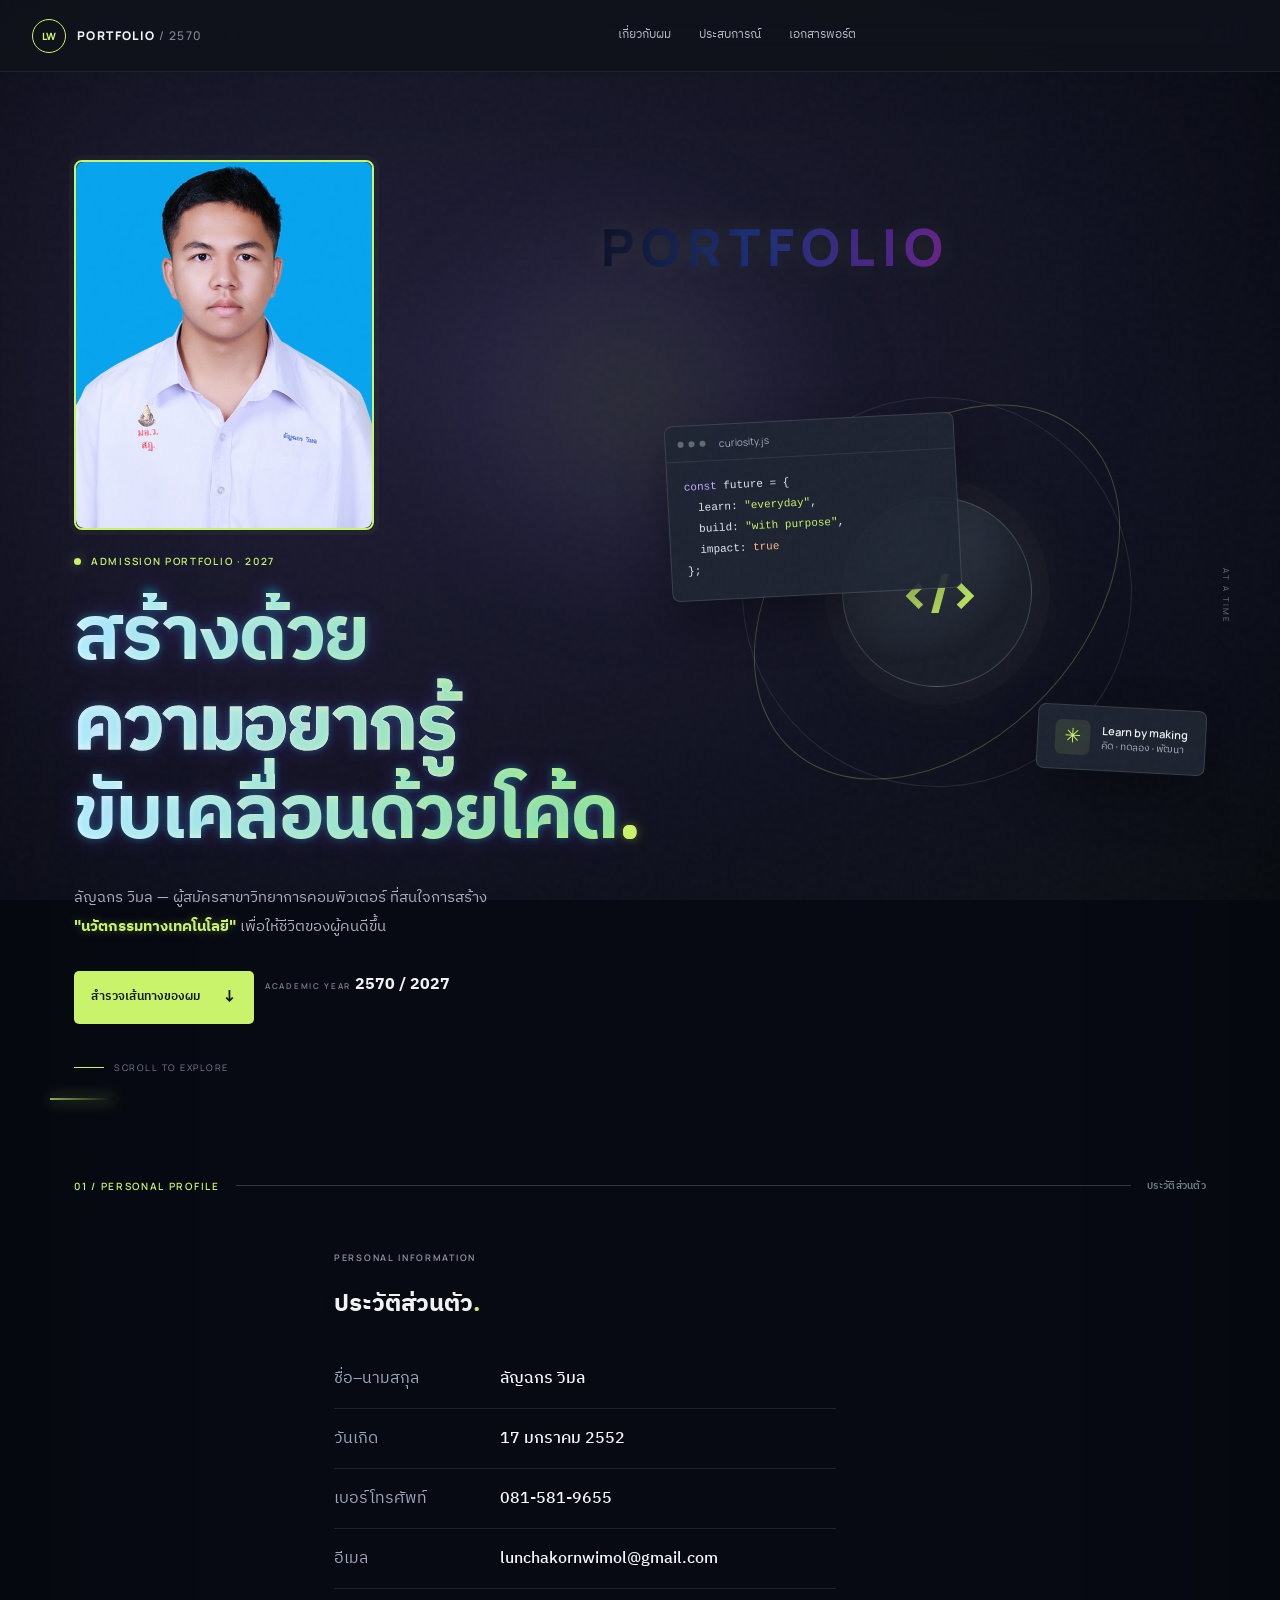
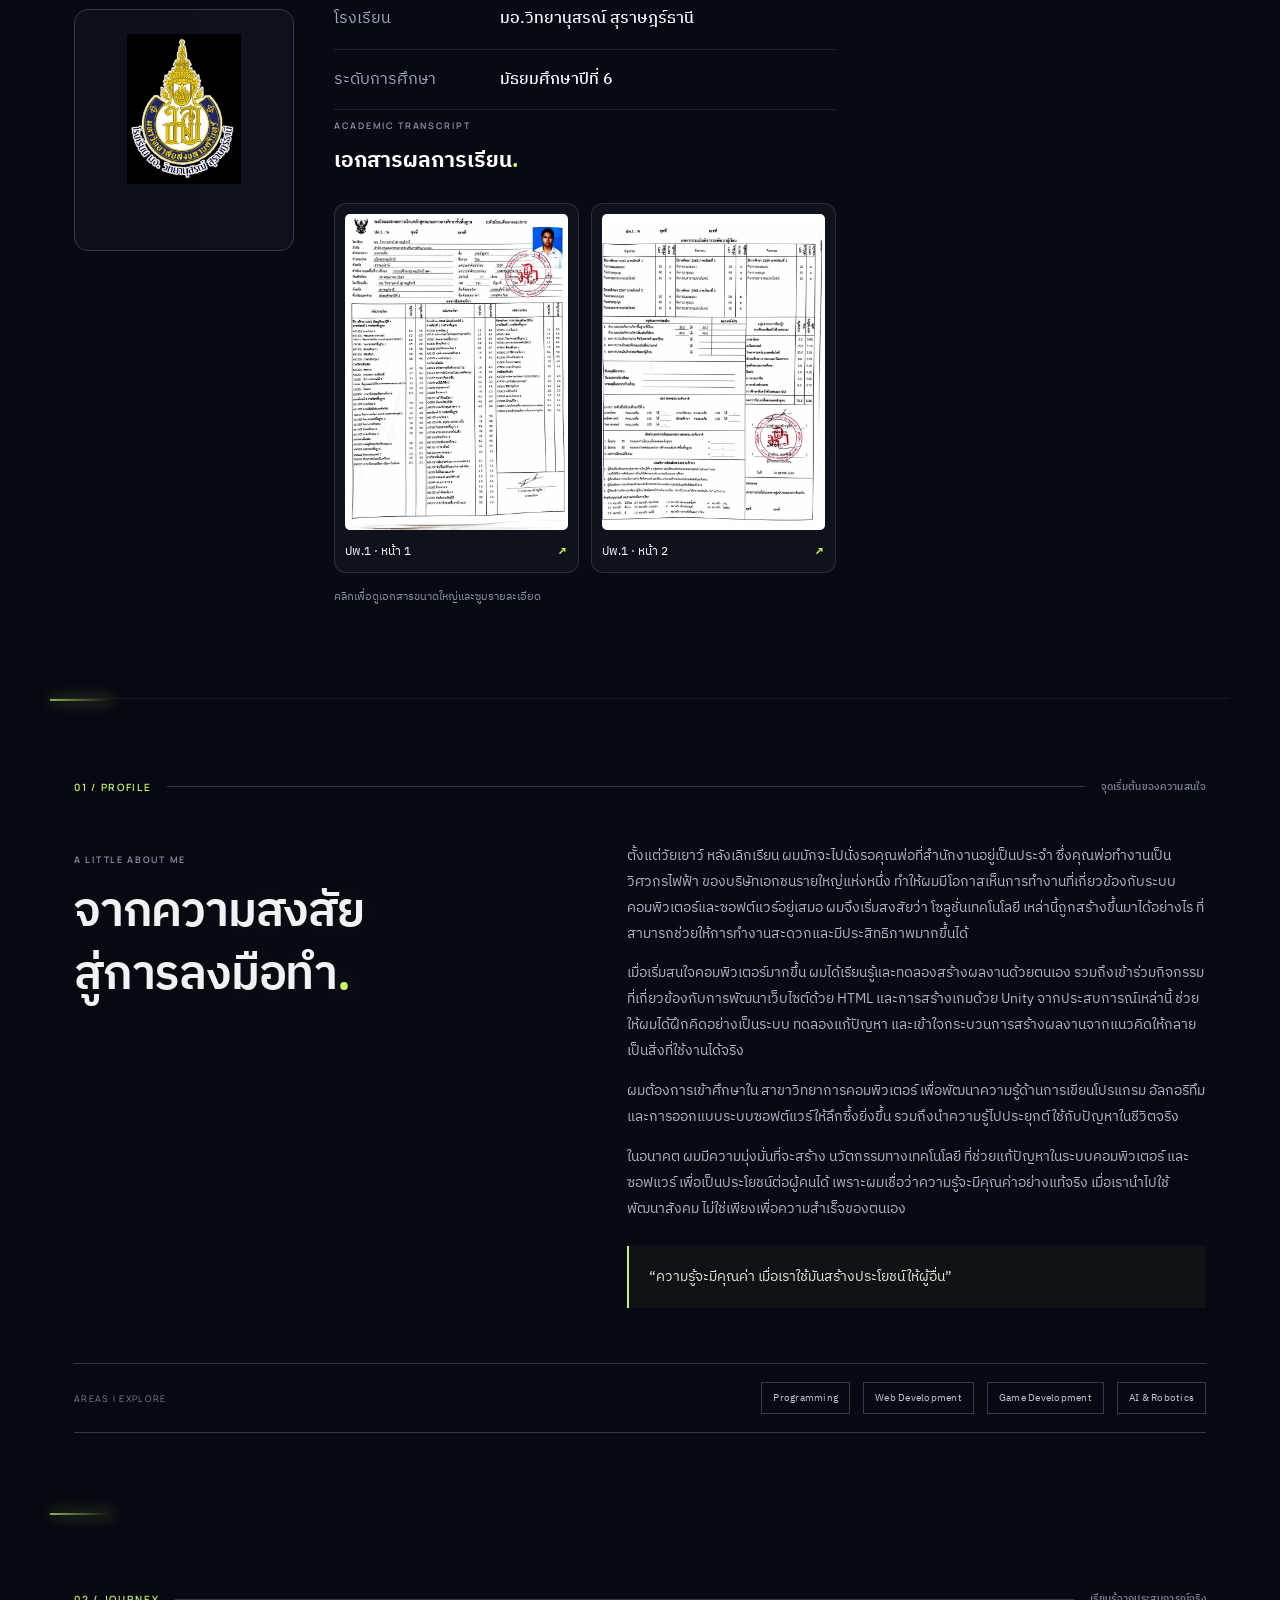
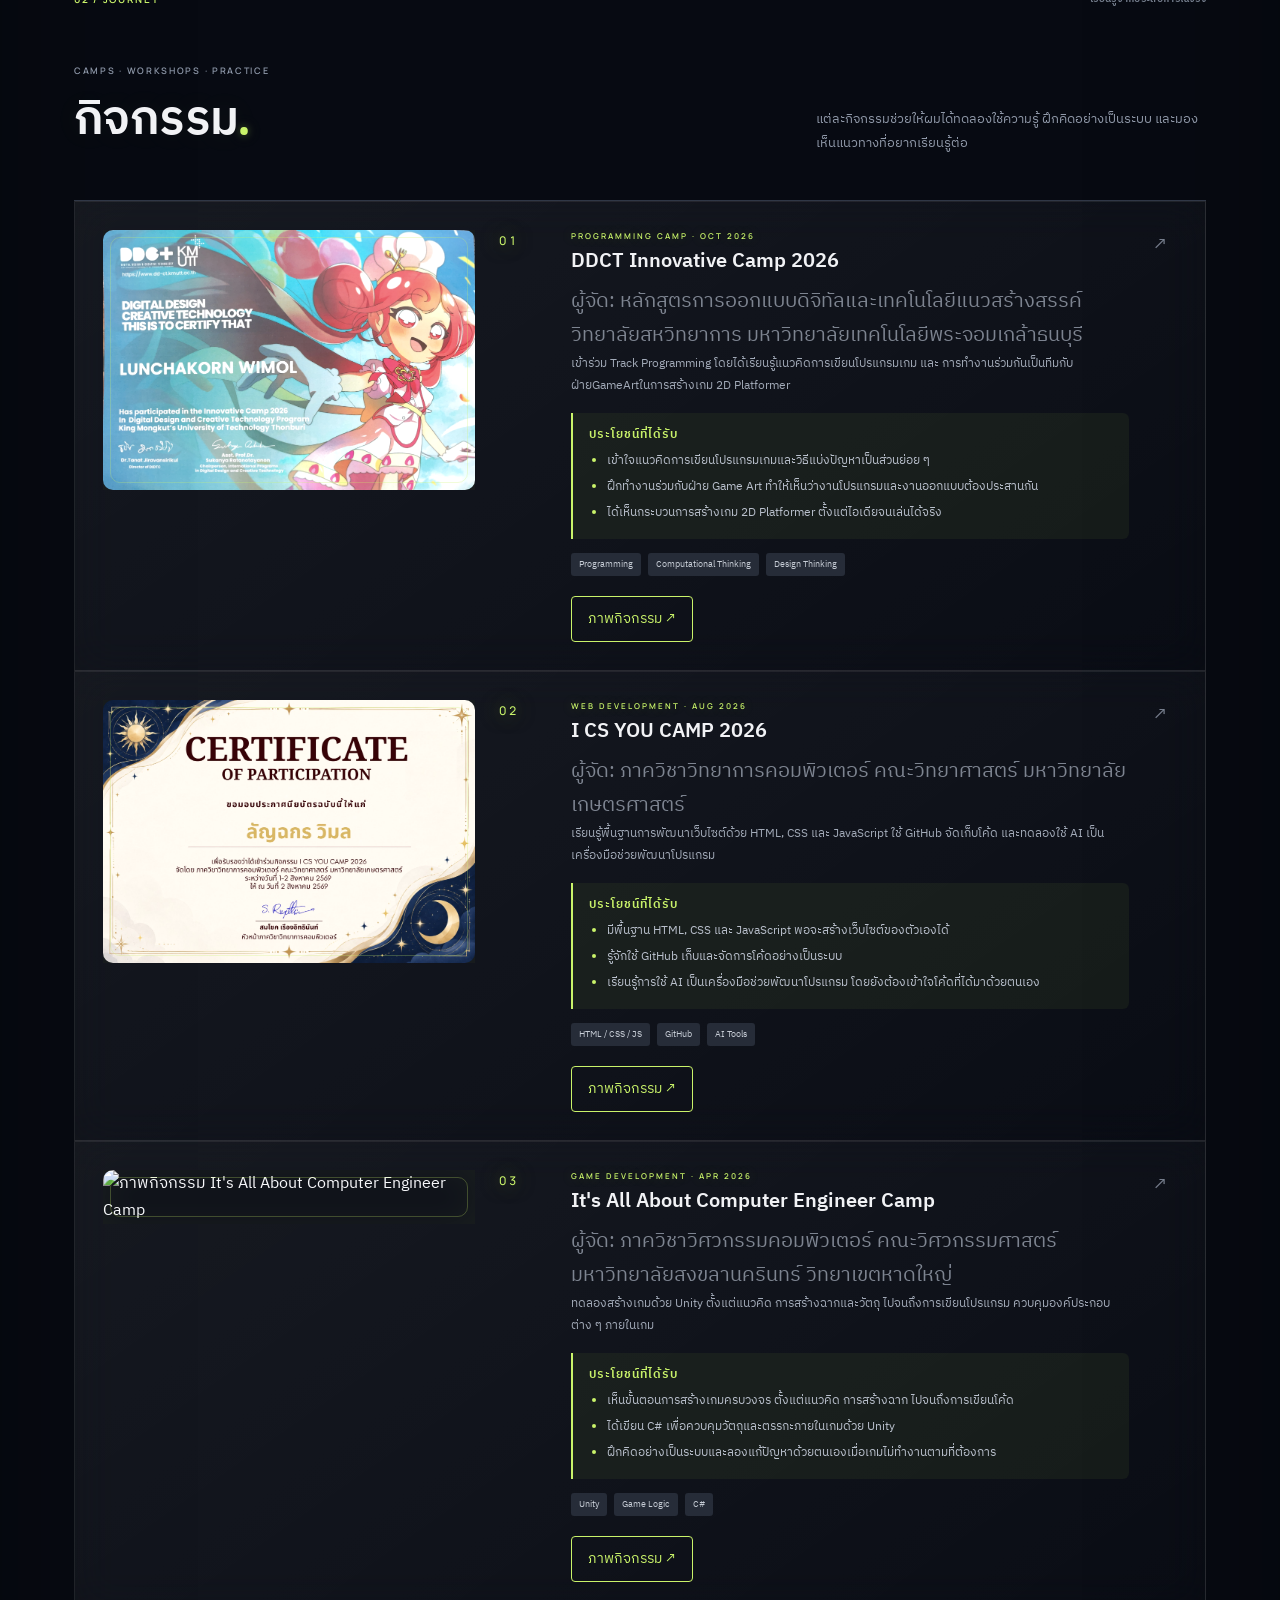
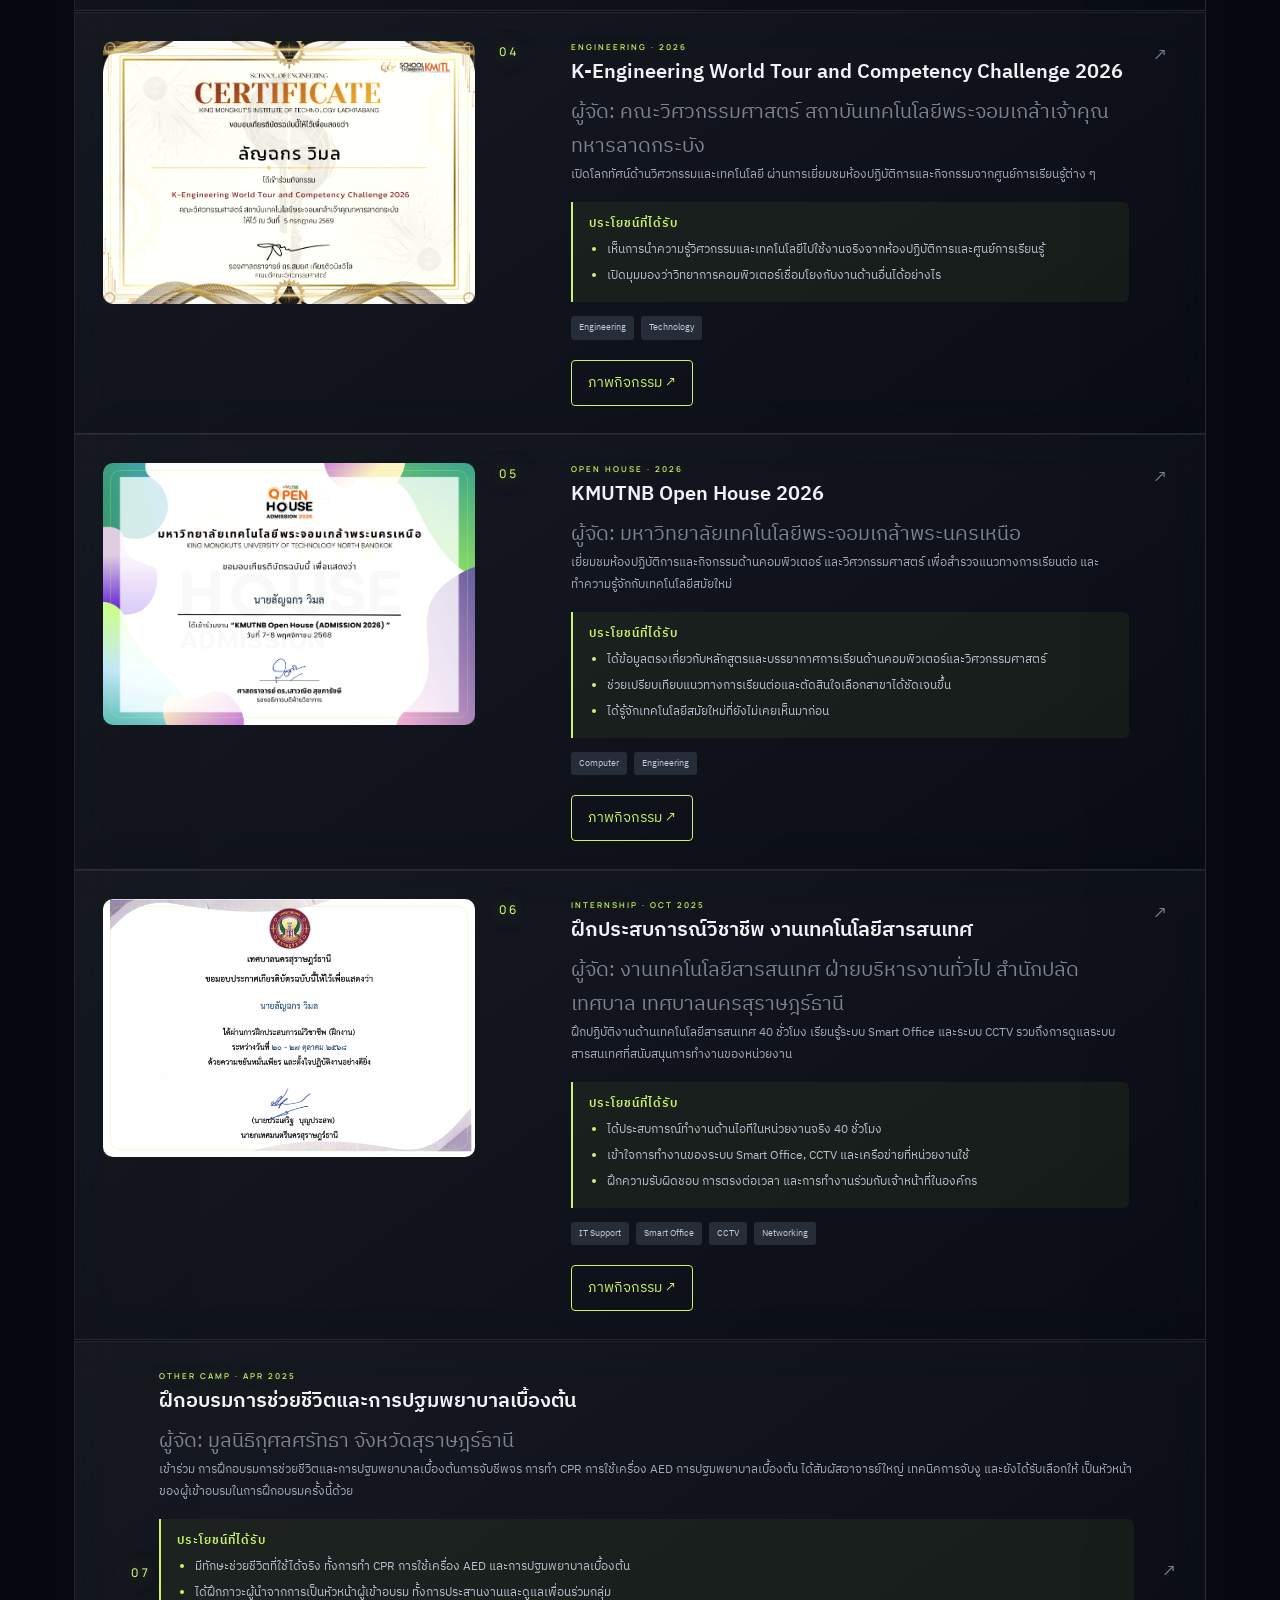
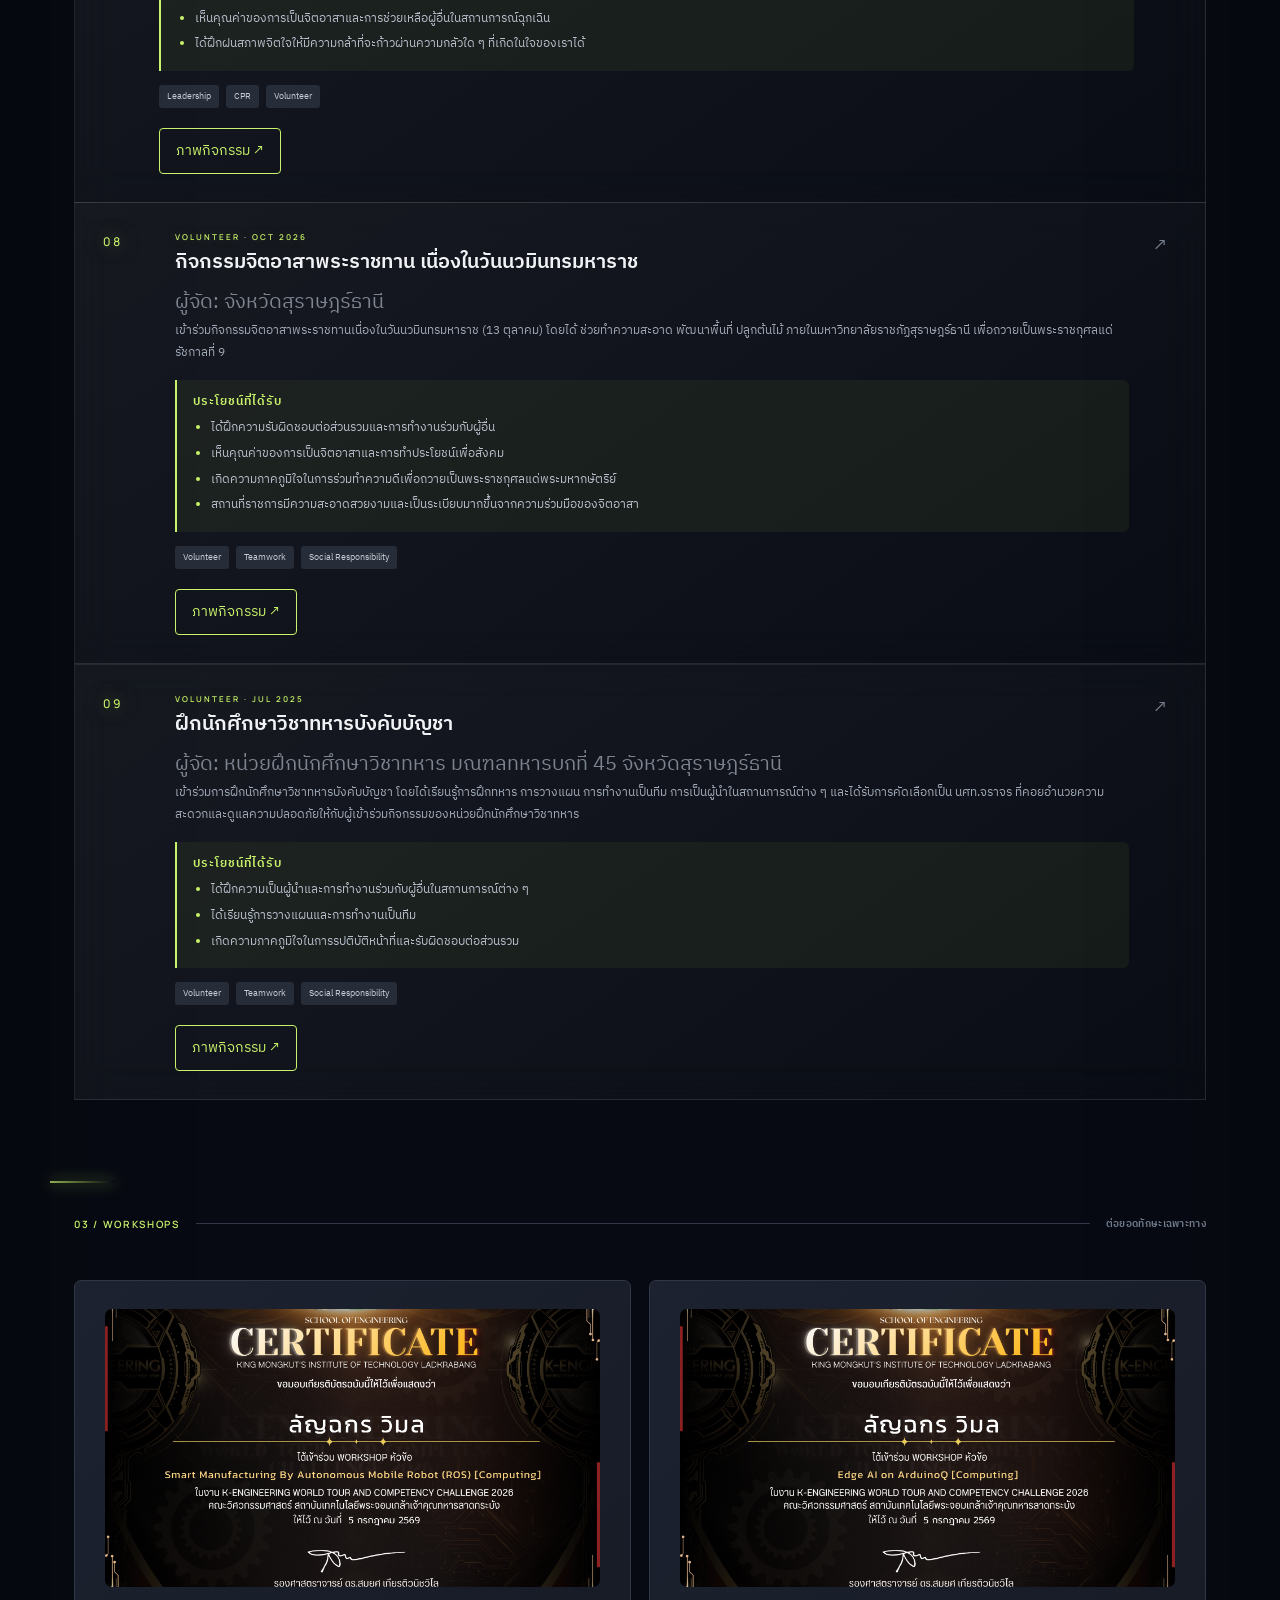
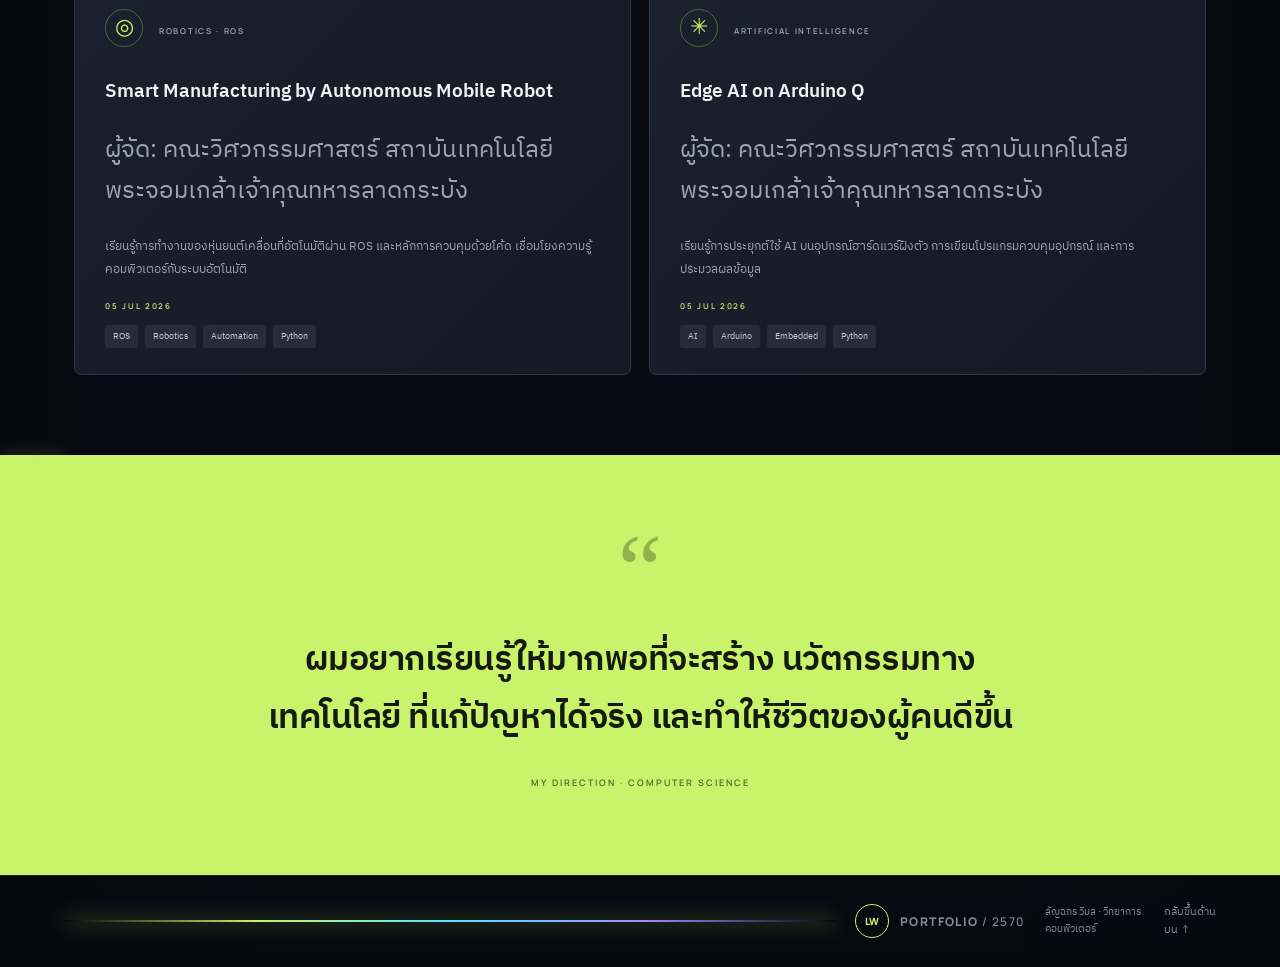
==== index.html @ a9c6aba5 "Initial commit" ====
<!doctype html>
<html lang="th">
<head>
  <meta charset="utf-8">
  <meta name="viewport" content="width=device-width, initial-scale=1">
  <meta name="theme-color" content="#10131b">
  <meta name="description" content="แฟ้มสะสมผลงาน ลัญฉกร วิมล | สาขาวิทยาการคอมพิวเตอร์">

  <title>Lunchakorn Wimol — Portfolio 2570</title>

  <link rel="preconnect" href="https://fonts.googleapis.com">
  <link rel="preconnect" href="https://fonts.gstatic.com" crossorigin>

  <link
    href="https://fonts.googleapis.com/css2?family=IBM+Plex+Sans+Thai:wght@300;400;500;600;700&family=Manrope:wght@400;500;600;700;800&display=swap"
    rel="stylesheet"
  >

  <link rel="stylesheet" href="style.css">
</head>
<!-- Transcript Zoom Viewer -->
<div id="transcriptModal" class="transcript-modal">

  <button class="transcript-close"
    onclick="closeTranscript()">×</button>

  <div class="zoom-controls">
    <button onclick="zoomTranscript(0.2)">＋</button>
    <button onclick="zoomTranscript(-0.2)">－</button>
    <button onclick="resetTranscriptZoom()">RESET</button>
  </div>

  <div class="transcript-image-container">
    <img id="transcriptLarge" src="" alt="เอกสารผลการเรียน">
  </div>

</div>
<body>
  <div class="grain" aria-hidden="true"></div>

  <!-- Navigation -->
  <header class="nav">
    <a class="wordmark" href="#home" aria-label="กลับหน้าแรก">
      <span class="mark">LW</span>
      <span>PORTFOLIO<span class="year"> / 2570</span></span>
    </a>

    <nav class="nav-links" aria-label="เมนูหลัก">
      <a href="#about">เกี่ยวกับผม</a>
      <a href="#journey">ประสบการณ์</a>
      <a href="original.pdf" target="_blank" rel="noopener">เอกสารพอร์ต</a>
    </nav>

  </header>

  <main>

    <!-- Hero -->
    <section class="hero" id="home">
      <div class="hero-copy">

        <div class="profile-photo">
          <img
            id="profile-image"
            src="assets/profile.jpg"
            alt="ภาพโปรไฟล์ ลัญฉกร วิมล"
          >
        </div>

        <div class="kicker">
          <span class="pulse"></span>
          ADMISSION PORTFOLIO · 2027
        </div>

        <h1>
          สร้างด้วย<br>
          <span class="outline">ความอยากรู้</span><br>
          ขับเคลื่อนด้วยโค้ด<span class="dot">.</span>
        </h1>

        <p class="hero-desc">
  ลัญฉกร วิมล — ผู้สมัครสาขาวิทยาการคอมพิวเตอร์
  ที่สนใจการสร้าง 
  <strong>"นวัตกรรมทางเทคโนโลยี"</strong> เพื่อให้ชีวิตของผู้คนดีขึ้น
</p>

        <div class="hero-actions">
          <a class="btn btn-primary" href="#journey">
            สำรวจเส้นทางของผม <span>↓</span>
          </a>

          <div>
            <span class="meta-label">ACADEMIC YEAR</span>
            <strong>2570 / 2027</strong>
          </div>
        </div>

      </div>

      <!-- Decorative graphic -->
      <div class="hero-art" aria-label="ภาพกราฟิกตกแต่ง">

<div class="portfolio-wordmark" aria-label="Portfolio">
  <span class="wordmark-line"></span>
  <span class="wordmark-text">PORTFOLIO</span>
  <span class="wordmark-line"></span>
</div>
        <div class="orbit orbit-one"></div>
        <div class="orbit orbit-two"></div>

        <div class="orb-core">
          <span>&lt;/&gt;</span>
        </div>

        <div class="float-card code-card">
          <div class="code-top">
            <i></i>
            <i></i>
            <i></i>
            <span>curiosity.js</span>
          </div>

          <pre><span class="code-purple">const</span> future = {
  learn: <span class="code-green">"everyday"</span>,
  build: <span class="code-green">"with purpose"</span>,
  impact: <span class="code-orange">true</span>
};</pre>
        </div>

        <div class="float-card badge-card">
          <span class="badge-icon">✳</span>
          <div>
            <strong>Learn by making</strong>
            <small>คิด · ทดลอง · พัฒนา</small>
          </div>
        </div>

        <div class="side-note">
          DESIGNING A BETTER TOMORROW — ONE LINE AT A TIME
        </div>
      </div>

      <div class="scroll-hint">
        <span></span>
        SCROLL TO EXPLORE
      </div>
    </section>

    <!-- Personal Profile -->
    <section class="personal-profile section" id="personal-profile">
      <div class="section-head">
        <span class="section-no">01 / PERSONAL PROFILE</span>
        <span class="section-rule"></span>
        <span class="section-note">ประวัติส่วนตัว</span>
      </div>

      <div class="personal-profile-grid">
        <div class="school-logo">
          <img src="assets/pws.png" alt="โลโก้โรงเรียน">
          <p></p>
        </div>

        <div class="personal-info">
          <p class="eyebrow">PERSONAL INFORMATION</p>
          <h2>ประวัติส่วนตัว<span class="dot">.</span></h2>

          <div class="personal-info-list">
            <div>
              <span>ชื่อ–นามสกุล</span>
              <strong>ลัญฉกร วิมล</strong>
            </div>
            <div>
              <span>วันเกิด</span>
              <strong>17 มกราคม 2552</strong>
            </div>
            <div>
              <span>เบอร์โทรศัพท์</span>
              <strong>081-581-9655</strong>
            </div>
            <div>
              <span>อีเมล</span>
              <strong>lunchakornwimol@gmail.com</strong>
            </div>
            <div>
              <span>โรงเรียน</span>
              <strong>มอ.วิทยานุสรณ์ สุราษฎร์ธานี</strong>
            </div>
            <div>
              <span>ระดับการศึกษา</span>
              <strong>มัธยมศึกษาปีที่ 6</strong>
            </div>
          </div>
          <!-- Transcript Documents -->
<div class="transcript-panel">

  <p class="eyebrow">ACADEMIC TRANSCRIPT</p>
  <h3>เอกสารผลการเรียน<span>.</span></h3>

  <div class="transcript-grid">

    <button class="transcript-card"
      onclick="openTranscript('assets/pp1-1.JPG')">
      <img src="assets/pp1-1.JPG" alt="ใบ ปพ.1 หน้า 1">
      <span>ปพ.1 · หน้า 1 <b>↗</b></span>
    </button>

    <button class="transcript-card"
      onclick="openTranscript('assets/pp1-2.JPG')">
      <img src="assets/pp1-2.JPG" alt="ใบ ปพ.1 หน้า 2">
      <span>ปพ.1 · หน้า 2 <b>↗</b></span>
    </button>

  </div>

  <p class="transcript-hint">
    คลิกเพื่อดูเอกสารขนาดใหญ่และซูมรายละเอียด
  </p>

</div>
        </div>
      </div>
    </section>

    <!-- About -->
    <section class="about section" id="about">
      <div class="section-head">
        <span class="section-no">01 / PROFILE</span>
        <span class="section-rule"></span>
        <span class="section-note">จุดเริ่มต้นของความสนใจ</span>
      </div>

      <div class="about-grid">
        <div>
          <p class="eyebrow">A LITTLE ABOUT ME</p>

          <h2>
            จากความสงสัย<br>
            สู่การลงมือทำ<span class="dot">.</span>
          </h2>
        </div>

        <div class="about-text">
          <p>
            ตั้งแต่วัยเยาว์ หลังเลิกเรียน ผมมักจะไปนั่งรอคุณพ่อที่สำนักงานอยู่เป็นประจำ
            ซึ่งคุณพ่อทำงานเป็น วิศวกรไฟฟ้า ของบริษัทเอกชนรายใหญ่แห่งหนึ่ง
            ทำให้ผมมีโอกาสเห็นการทำงานที่เกี่ยวข้องกับระบบคอมพิวเตอร์และซอฟต์แวร์อยู่เสมอ
            ผมจึงเริ่มสงสัยว่า โซลูชั่นเทคโนโลยี เหล่านี้ถูกสร้างขึ้นมาได้อย่างไร
            ที่สามารถช่วยให้การทำงานสะดวกและมีประสิทธิภาพมากขึ้นได้
          </p>

          <p>
            เมื่อเริ่มสนใจคอมพิวเตอร์มากขึ้น ผมได้เรียนรู้และทดลองสร้างผลงานด้วยตนเอง
            รวมถึงเข้าร่วมกิจกรรมที่เกี่ยวข้องกับการพัฒนาเว็บไซต์ด้วย HTML
            และการสร้างเกมด้วย Unity จากประสบการณ์เหล่านี้ ช่วยให้ผมได้ฝึกคิดอย่างเป็นระบบ
            ทดลองแก้ปัญหา และเข้าใจกระบวนการสร้างผลงานจากแนวคิดให้กลายเป็นสิ่งที่ใช้งานได้จริง
          </p>

          <p>
            ผมต้องการเข้าศึกษาใน สาขาวิทยาการคอมพิวเตอร์
            เพื่อพัฒนาความรู้ด้านการเขียนโปรแกรม อัลกอริทึม
            และการออกแบบระบบซอฟต์แวร์ให้ลึกซึ้งยิ่งขึ้น
            รวมถึงนำความรู้ไปประยุกต์ใช้กับปัญหาในชีวิตจริง
          </p>

          <p>
            ในอนาคต ผมมีความมุ่งมั่นที่จะสร้าง นวัตกรรมทางเทคโนโลยี ที่ช่วยแก้ปัญหาในระบบคอมพิวเตอร์
            และซอฟแวร์ เพื่อเป็นประโยชน์ต่อผู้คนได้ เพราะผมเชื่อว่าความรู้จะมีคุณค่าอย่างแท้จริง
            เมื่อเรานำไปใช้พัฒนาสังคม ไม่ใช่เพียงเพื่อความสำเร็จของตนเอง
          </p>

          <div class="quote">
            “ความรู้จะมีคุณค่า เมื่อเราใช้มันสร้างประโยชน์ให้ผู้อื่น”
          </div>
        </div>
      </div>

      <div class="skill-strip">
        <span>AREAS I EXPLORE</span>
        <div>Programming</div>
        <div>Web Development</div>
        <div>Game Development</div>
        <div>AI &amp; Robotics</div>
      </div>
    </section>

    <!-- Experiences -->
    <section class="journey section" id="journey">
      <div class="section-head">
        <span class="section-no">02 / JOURNEY</span>
        <span class="section-rule"></span>
        <span class="section-note">เรียนรู้จากประสบการณ์จริง</span>
      </div>

      <div class="journey-title">
        <div>
          <p class="eyebrow">CAMPS · WORKSHOPS · PRACTICE</p>
          <h2>กิจกรรม<span class="dot">.</span></h2>
        </div>

        <p>
          แต่ละกิจกรรมช่วยให้ผมได้ทดลองใช้ความรู้
          ฝึกคิดอย่างเป็นระบบ และมองเห็นแนวทางที่อยากเรียนรู้ต่อ
        </p>
      </div>

      <div class="experience-list">

        <!-- Experience 01 -->
        <article class="experience featured">
          <div class="project-images">
            <img
              src="assets/ddct-2.png"
              alt="ภาพกิจกรรม DDCT Innovative Camp 2026"
              loading="lazy"
            >
          </div>

          <div class="exp-index">01</div>

          <div class="exp-content">
            <div class="exp-type">
              PROGRAMMING CAMP · OCT 2026
            </div>

            <h3>DDCT Innovative Camp 2026</h3>

            <p class="organizer">
              ผู้จัด: หลักสูตรการออกแบบดิจิทัลและเทคโนโลยีแนวสร้างสรรค์ วิทยาลัยสหวิทยาการ
              มหาวิทยาลัยเทคโนโลยีพระจอมเกล้าธนบุรี
            </p>

            <p>
              เข้าร่วม Track Programming โดยได้เรียนรู้แนวคิดการเขียนโปรแกรมเกม
            และ การทำงานร่วมกันเป็นทีมกับฝ่ายGameArtในการสร้างเกม 2D Platformer 
            </p>

            <div class="benefits">
              <h4>ประโยชน์ที่ได้รับ</h4>
              <ul>
                <li>เข้าใจแนวคิดการเขียนโปรแกรมเกมและวิธีแบ่งปัญหาเป็นส่วนย่อย ๆ</li>
                <li>ฝึกทำงานร่วมกับฝ่าย Game Art ทำให้เห็นว่างานโปรแกรมและงานออกแบบต้องประสานกัน</li>
                <li>ได้เห็นกระบวนการสร้างเกม 2D Platformer ตั้งแต่ไอเดียจนเล่นได้จริง</li>
              </ul>
            </div>

            <div class="tags">
              <span>Programming</span>
              <span>Computational Thinking</span>
              <span>Design Thinking</span>
            </div>

            <a class="activity-button" href="activity.html?id=01">
              ภาพกิจกรรม ↗
            </a>
          </div>

          <div class="exp-arrow">↗</div>
        </article>

        <!-- Experience 02 -->
        <article class="experience">
          <div class="project-images">
            <img
              src="assets/icsyou-1.jpg"
              alt="ภาพกิจกรรม I CS YOU CAMP 2026"
              loading="lazy"
            >
          </div>

          <div class="exp-index">02</div>

          <div class="exp-content">
            <div class="exp-type">
              WEB DEVELOPMENT · AUG 2026
            </div>

            <h3>I CS YOU CAMP 2026</h3>

            <p class="organizer">
              ผู้จัด: ภาควิชาวิทยาการคอมพิวเตอร์
              คณะวิทยาศาสตร์ มหาวิทยาลัยเกษตรศาสตร์
            </p>

            <p>
              เรียนรู้พื้นฐานการพัฒนาเว็บไซต์ด้วย HTML, CSS และ JavaScript
              ใช้ GitHub จัดเก็บโค้ด และทดลองใช้ AI
              เป็นเครื่องมือช่วยพัฒนาโปรแกรม
            </p>

            <div class="benefits">
              <h4>ประโยชน์ที่ได้รับ</h4>
              <ul>
                <li>มีพื้นฐาน HTML, CSS และ JavaScript พอจะสร้างเว็บไซต์ของตัวเองได้</li>
                <li>รู้จักใช้ GitHub เก็บและจัดการโค้ดอย่างเป็นระบบ</li>
                <li>เรียนรู้การใช้ AI เป็นเครื่องมือช่วยพัฒนาโปรแกรม โดยยังต้องเข้าใจโค้ดที่ได้มาด้วยตนเอง</li>
              </ul>
            </div>

            <div class="tags">
              <span>HTML / CSS / JS</span>
              <span>GitHub</span>
              <span>AI Tools</span>
            </div>

            <a class="activity-button" href="activity.html?id=02">
              ภาพกิจกรรม ↗
            </a>
          </div>

          <div class="exp-arrow">↗</div>
        </article>

        <!-- Experience 03 -->
        <article class="experience">
          <div class="project-images">
            <img
              src="assets/unity-1.jpg"
              alt="ภาพกิจกรรม It's All About Computer Engineer Camp"
              loading="lazy"
            >
          </div>

          <div class="exp-index">03</div>

          <div class="exp-content">
            <div class="exp-type">
              GAME DEVELOPMENT · APR 2026
            </div>

            <h3>It's All About Computer Engineer Camp</h3>

            <p class="organizer">
              ผู้จัด: ภาควิชาวิศวกรรมคอมพิวเตอร์ คณะวิศวกรรมศาสตร์
              มหาวิทยาลัยสงขลานครินทร์ วิทยาเขตหาดใหญ่
            </p>

            <p>
              ทดลองสร้างเกมด้วย Unity ตั้งแต่แนวคิด
              การสร้างฉากและวัตถุ ไปจนถึงการเขียนโปรแกรม
              ควบคุมองค์ประกอบต่าง ๆ ภายในเกม
            </p>

            <div class="benefits">
              <h4>ประโยชน์ที่ได้รับ</h4>
              <ul>
                <li>เห็นขั้นตอนการสร้างเกมครบวงจร ตั้งแต่แนวคิด การสร้างฉาก ไปจนถึงการเขียนโค้ด</li>
                <li>ได้เขียน C# เพื่อควบคุมวัตถุและตรรกะภายในเกมด้วย Unity</li>
                <li>ฝึกคิดอย่างเป็นระบบและลองแก้ปัญหาด้วยตนเองเมื่อเกมไม่ทำงานตามที่ต้องการ</li>
              </ul>
            </div>

            <div class="tags">
              <span>Unity</span>
              <span>Game Logic</span>
              <span>C#</span>
            </div>

            <a class="activity-button" href="activity.html?id=03">
              ภาพกิจกรรม ↗
            </a>
          </div>

          <div class="exp-arrow">↗</div>
        </article>

        <!-- Experience 04 -->
        <article class="experience">
          <div class="project-images">
            <img
              src="assets/kmitl1.PNG"
              alt="ภาพกิจกรรม K-Engineering World Tour and Competency Challenge 2026"
              loading="lazy"
            >
          </div>

          <div class="exp-index">04</div>

          <div class="exp-content">
            <div class="exp-type">
              ENGINEERING · 2026
            </div>

            <h3>
              K-Engineering World Tour and Competency Challenge 2026
            </h3>

            <p class="organizer">
              ผู้จัด: คณะวิศวกรรมศาสตร์ สถาบันเทคโนโลยีพระจอมเกล้าเจ้าคุณทหารลาดกระบัง
            </p>

            <p>
              เปิดโลกทัศน์ด้านวิศวกรรมและเทคโนโลยี
              ผ่านการเยี่ยมชมห้องปฏิบัติการและกิจกรรมจากศูนย์การเรียนรู้ต่าง ๆ
            </p>

            <div class="benefits">
              <h4>ประโยชน์ที่ได้รับ</h4>
              <ul>
                <li>เห็นการนำความรู้วิศวกรรมและเทคโนโลยีไปใช้งานจริงจากห้องปฏิบัติการและศูนย์การเรียนรู้</li>
                <li>เปิดมุมมองว่าวิทยาการคอมพิวเตอร์เชื่อมโยงกับงานด้านอื่นได้อย่างไร</li>
              </ul>
            </div>

            <div class="tags">
              <span>Engineering</span>
              <span>Technology</span>
            </div>

            <a class="activity-button" href="activity.html?id=04">
              ภาพกิจกรรม ↗
            </a>
          </div>

          <div class="exp-arrow">↗</div>
        </article>

        <!-- Experience 05 -->
        <article class="experience">
          <div class="project-images">
            <img
              src="assets/kmutnb.PNG"
              alt="ภาพกิจกรรม KMUTNB Open House 2026"
              loading="lazy"
            >
          </div>

          <div class="exp-index">05</div>

          <div class="exp-content">
            <div class="exp-type">
              OPEN HOUSE · 2026
            </div>

            <h3>KMUTNB Open House 2026</h3>

            <p class="organizer">
              ผู้จัด: มหาวิทยาลัยเทคโนโลยีพระจอมเกล้าพระนครเหนือ
            </p>

            <p>
              เยี่ยมชมห้องปฏิบัติการและกิจกรรมด้านคอมพิวเตอร์
              และวิศวกรรมศาสตร์ เพื่อสำรวจแนวทางการเรียนต่อ
              และทำความรู้จักกับเทคโนโลยีสมัยใหม่
            </p>

            <div class="benefits">
              <h4>ประโยชน์ที่ได้รับ</h4>
              <ul>
                <li>ได้ข้อมูลตรงเกี่ยวกับหลักสูตรและบรรยากาศการเรียนด้านคอมพิวเตอร์และวิศวกรรมศาสตร์</li>
                <li>ช่วยเปรียบเทียบแนวทางการเรียนต่อและตัดสินใจเลือกสาขาได้ชัดเจนขึ้น</li>
                <li>ได้รู้จักเทคโนโลยีสมัยใหม่ที่ยังไม่เคยเห็นมาก่อน</li>
              </ul>
            </div>

            <div class="tags">
              <span>Computer</span>
              <span>Engineering</span>
            </div>

            <a class="activity-button" href="activity.html?id=05">
              ภาพกิจกรรม ↗
            </a>
          </div>

          <div class="exp-arrow">↗</div>
        </article>

        <!-- Experience 06 -->
        <article class="experience">
          <div class="project-images">
            <img
              src="assets/t.jpg"
              alt="ภาพกิจกรรมฝึกประสบการณ์วิชาชีพ เทศบาลนครสุราษฎร์ธานี"
              loading="lazy"
            >
          </div>

          <div class="exp-index">06</div>

          <div class="exp-content">
            <div class="exp-type">
              INTERNSHIP · OCT 2025
            </div>

            <h3>ฝึกประสบการณ์วิชาชีพ งานเทคโนโลยีสารสนเทศ</h3>

            <p class="organizer">
              ผู้จัด: งานเทคโนโลยีสารสนเทศ ฝ่ายบริหารงานทั่วไป สำนักปลัดเทศบาล
              เทศบาลนครสุราษฎร์ธานี
            </p>

            <p>
              ฝึกปฏิบัติงานด้านเทคโนโลยีสารสนเทศ 40 ชั่วโมง
              เรียนรู้ระบบ Smart Office และระบบ CCTV
              รวมถึงการดูแลระบบสารสนเทศที่สนับสนุนการทำงานของหน่วยงาน
            </p>

            <div class="benefits">
              <h4>ประโยชน์ที่ได้รับ</h4>
              <ul>
                <li>ได้ประสบการณ์ทำงานด้านไอทีในหน่วยงานจริง 40 ชั่วโมง</li>
                <li>เข้าใจการทำงานของระบบ Smart Office, CCTV และเครือข่ายที่หน่วยงานใช้</li>
                <li>ฝึกความรับผิดชอบ การตรงต่อเวลา และการทำงานร่วมกับเจ้าหน้าที่ในองค์กร</li>
              </ul>
            </div>

            <div class="tags">
              <span>IT Support</span>
              <span>Smart Office</span>
              <span>CCTV</span>
              <span>Networking</span>
            </div>

            <a class="activity-button" href="activity.html?id=06">
              ภาพกิจกรรม ↗
            </a>
          </div>

          <div class="exp-arrow">↗</div>
        </article>

        <!-- Experience 07 -->
        <article class="experience featured">
          <div class="project-images">
            <img
              src="assets/กู้ภัย (1).JPG"
              alt="ฝึกอบรมการช่วยชีวิตและการปฐมพยาบาลเบื้องต้น"
              loading="lazy"
            >
          </div>

          <div class="exp-index">07</div>

          <div class="exp-content">
            <div class="exp-type">
              OTHER CAMP · APR 2025
            </div>

            <h3>ฝึกอบรมการช่วยชีวิตและการปฐมพยาบาลเบื้องต้น</h3>

            <p class="organizer">
              ผู้จัด: มูลนิธิกุศลศรัทธา จังหวัดสุราษฎร์ธานี
            </p>

            <p>
              เข้าร่วม การฝึกอบรมการช่วยชีวิตและการปฐมพยาบาลเบื้องต้นการจับชีพจร การทำ CPR การใช้เครื่อง AED การปฐมพยาบาลเบื้องต้น ได้สัมผัสอาจารย์ใหญ่ เทคนิคการจับงู และยังได้รับเลือกให้
              เป็นหัวหน้าของผู้เข้าอบรมในการฝึกอบรมครั้งนี้ด้วย
            </p>

            <div class="benefits">
              <h4>ประโยชน์ที่ได้รับ</h4>
              <ul>
                <li>มีทักษะช่วยชีวิตที่ใช้ได้จริง ทั้งการทำ CPR การใช้เครื่อง AED และการปฐมพยาบาลเบื้องต้น</li>
                <li>ได้ฝึกภาวะผู้นำจากการเป็นหัวหน้าผู้เข้าอบรม ทั้งการประสานงานและดูแลเพื่อนร่วมกลุ่ม</li>
                <li>เห็นคุณค่าของการเป็นจิตอาสาและการช่วยเหลือผู้อื่นในสถานการณ์ฉุกเฉิน</li>
                <li>ได้ฝึกฝนสภาพจิตใจให้มีความกล้าที่จะก้าวผ่านความกลัวใด ๆ ที่เกิดในใจของเราได้</li>
              </ul>
            </div>

            <div class="tags">
              <span>Leadership</span>
              <span>CPR</span>
              <span>Volunteer</span>
            </div>

            <a class="activity-button" href="activity.html?id=07">
              ภาพกิจกรรม ↗
            </a>
          </div>

          <div class="exp-arrow">↗</div>
        </article>

        <!-- Experience 08 -->
        <article class="experience featured no-image">
          <div class="exp-index">08</div>

          <div class="exp-content">
            <div class="exp-type">
              VOLUNTEER · OCT 2026
            </div>

            <h3>กิจกรรมจิตอาสาพระราชทาน เนื่องในวันนวมินทรมหาราช</h3>

            <p class="organizer">
              ผู้จัด: จังหวัดสุราษฎร์ธานี 
            </p>

            <p>
              เข้าร่วมกิจกรรมจิตอาสาพระราชทานเนื่องในวันนวมินทรมหาราช (13 ตุลาคม)
              โดยได้ ช่วยทำความสะอาด พัฒนาพื้นที่ ปลูกต้นไม้ ภายในมหาวิทยาลัยราชภัฏสุราษฎร์ธานี เพื่อถวายเป็นพระราชกุศลแด่รัชกาลที่ 9
            </p>

            <div class="benefits">
              <h4>ประโยชน์ที่ได้รับ</h4>
              <ul>
                <li>ได้ฝึกความรับผิดชอบต่อส่วนรวมและการทำงานร่วมกับผู้อื่น</li>
                <li>เห็นคุณค่าของการเป็นจิตอาสาและการทำประโยชน์เพื่อสังคม</li>
                <li>เกิดความภาคภูมิใจในการร่วมทำความดีเพื่อถวายเป็นพระราชกุศลแด่พระมหากษัตริย์</li>
                <li>สถานที่ราชการมีความสะอาดสวยงามและเป็นระเบียบมากขึ้นจากความร่วมมือของจิตอาสา</li>
              </ul>
            </div>

            <div class="tags">
              <span>Volunteer</span>
              <span>Teamwork</span>
              <span>Social Responsibility</span>
            </div>

            <a class="activity-button" href="activity.html?id=08">
              ภาพกิจกรรม ↗
            </a>
          </div>

          <div class="exp-arrow">↗</div>
        </article>

        <!-- Experience 09 -->
        <article class="experience featured no-image">
          <div class="exp-index">09</div>

          <div class="exp-content">
            <div class="exp-type">
              VOLUNTEER · JUL 2025
            </div>

            <h3>ฝึกนักศึกษาวิชาทหารบังคับบัญชา</h3>

            <p class="organizer">
              ผู้จัด: หน่วยฝึกนักศึกษาวิชาทหาร มณฑลทหารบกที่ 45 จังหวัดสุราษฎร์ธานี
            </p>

            <p>
              เข้าร่วมการฝึกนักศึกษาวิชาทหารบังคับบัญชา โดยได้เรียนรู้การฝึกทหาร การวางแผน การทำงานเป็นทีม การเป็นผู้นำในสถานการณ์ต่าง ๆ และได้รับการคัดเลือกเป็น นศท.จราจร ที่คอยอำนวยความสะดวกและดูแลความปลอดภัยให้กับผู้เข้าร่วมกิจกรรมของหน่วยฝึกนักศึกษาวิชาทหาร
            </p>

            <div class="benefits">
              <h4>ประโยชน์ที่ได้รับ</h4>
              <ul>
                <li>ได้ฝึกความเป็นผู้นำและการทำงานร่วมกับผู้อื่นในสถานการณ์ต่าง ๆ</li>
                <li>ได้เรียนรู้การวางแผนและการทำงานเป็นทีม</li>
                <li>เกิดความภาคภูมิใจในการรปติบัติหน้าที่และรับผิดชอบต่อส่วนรวม</li>
              </ul>
            </div>

            <div class="tags">
              <span>Volunteer</span>
              <span>Teamwork</span>
              <span>Social Responsibility</span>
            </div>

            <a class="activity-button" href="activity.html?id=09">
              ภาพกิจกรรม ↗
            </a>
          </div>

          <div class="exp-arrow">↗</div>
        </article>


      </div>
    </section>


    <!-- Workshops -->
    <section class="workshops section" id="workshops">
      <div class="section-head">
        <span class="section-no">03 / WORKSHOPS</span>
        <span class="section-rule"></span>
        <span class="section-note">ต่อยอดทักษะเฉพาะทาง</span>
      </div>

      <div class="workshop-grid">

        <!-- Workshop 01 -->
        <article class="workshop-card">
          <div class="workshop-image">
            <img
              src="assets/kmitl3.PNG"
              alt="กิจกรรม Smart Manufacturing by Autonomous Mobile Robot"
              loading="lazy"
            >
          </div>

          <div class="workshop-symbol">◎</div>
          <span class="workshop-label">ROBOTICS · ROS</span>

          <h3>Smart Manufacturing by Autonomous Mobile Robot</h3>

          <p class="workshop-organizer">
            ผู้จัด: คณะวิศวกรรมศาสตร์
            สถาบันเทคโนโลยีพระจอมเกล้าเจ้าคุณทหารลาดกระบัง
          </p>

          <p>
            เรียนรู้การทำงานของหุ่นยนต์เคลื่อนที่อัตโนมัติผ่าน ROS
            และหลักการควบคุมด้วยโค้ด
            เชื่อมโยงความรู้คอมพิวเตอร์กับระบบอัตโนมัติ
          </p>

          <span class="workshop-date">05 JUL 2026</span>

          <div class="tags">
            <span>ROS</span>
            <span>Robotics</span>
            <span>Automation</span>
            <span>Python</span>
          </div>
        </article>

        <!-- Workshop 02 -->
        <article class="workshop-card">
          <div class="workshop-image">
            <img
              src="assets/kmitl2.PNG"
              alt="กิจกรรม Edge AI on Arduino Q"
              loading="lazy"
            >
          </div>

          <div class="workshop-symbol">✳</div>
          <span class="workshop-label">ARTIFICIAL INTELLIGENCE</span>

          <h3>Edge AI on Arduino Q</h3>

          <p class="workshop-organizer">
            ผู้จัด: คณะวิศวกรรมศาสตร์
            สถาบันเทคโนโลยีพระจอมเกล้าเจ้าคุณทหารลาดกระบัง
          </p>

          <p>
            เรียนรู้การประยุกต์ใช้ AI บนอุปกรณ์ฮาร์ดแวร์ฝังตัว
            การเขียนโปรแกรมควบคุมอุปกรณ์
            และการประมวลผลข้อมูล
          </p>

          <span class="workshop-date">05 JUL 2026</span>

          <div class="tags">
            <span>AI</span>
            <span>Arduino</span>
            <span>Embedded</span>
            <span>Python</span>
          </div>
        </article>

      </div>
    </section>

    <!-- Statement -->
    <section class="statement">
      <div class="statement-mark">“</div>

      <p>
        ผมอยากเรียนรู้ให้มากพอที่จะสร้าง นวัตกรรมทางเทคโนโลยี ที่แก้ปัญหาได้จริง
        และทำให้ชีวิตของผู้คนดีขึ้น
      </p>

      <span>MY DIRECTION · COMPUTER SCIENCE</span>
    </section>

  </main>

  <!-- Footer -->
  <footer class="footer">
    <a class="wordmark" href="#home">
      <span class="mark">LW</span>
      <span>PORTFOLIO<span class="year"> / 2570</span></span>
    </a>

    <p>
      ลัญฉกร วิมล · วิทยาการคอมพิวเตอร์
    </p>

    <a href="#home">กลับขึ้นด้านบน ↑</a>
  </footer>

  <!-- JavaScript -->
  <script src="editor.js"></script>
  <script src="script.js"></script>

</body>
</html>
---- style.css ----
@import url('https://fonts.googleapis.com/css2?family=IBM+Plex+Sans+Thai:wght@300;400;500;600;700&family=Manrope:wght@400;500;600;700;800&display=swap');

/* ==========================================================================
   1. Variables & Base
   ========================================================================== */
:root {
  --bg: #10131b;
  --panel: #171b25;
  --panel2: #1d2330;
  --ink: #f1f2f5;
  --muted: #a0a7b5;
  --line: #303746;
  --lime: #c9f36a;
  --violet: #b8a6ff;
  --max: 1180px;
}

* { box-sizing: border-box; }

html {
  scroll-behavior: smooth;
  scroll-padding-top: 90px;
}

body {
  width: 100%;
  min-width: 320px;
  margin: 0;
  overflow-x: hidden;
  background: var(--bg);
  color: var(--ink);
  font-family: "IBM Plex Sans Thai", sans-serif;
  line-height: 1.7;
}

a { color: inherit; text-decoration: none; }
button, input { font: inherit; }

.grain {
  position: fixed;
  inset: 0;
  pointer-events: none;
  z-index: 5;
  opacity: .035;
  background-image: url("data:image/svg+xml,%3Csvg viewBox='0 0 180 180' xmlns='http://www.w3.org/2000/svg'%3E%3Cfilter id='n'%3E%3CfeTurbulence type='fractalNoise' baseFrequency='.8' numOctaves='4' stitchTiles='stitch'/%3E%3C/filter%3E%3Crect width='100%25' height='100%25' filter='url(%23n)' opacity='.6'/%3E%3C/svg%3E");
}

/* Small label typography shared across sections */
.kicker, .eyebrow, .section-no, .section-note, .meta-label,
.exp-type, .workshop-label, .workshop-date, .statement > span {
  font: 600 10px Manrope, "IBM Plex Sans Thai", sans-serif;
  letter-spacing: 1.7px;
}

/* ==========================================================================
   2. Navigation
   ========================================================================== */
.nav {
  position: sticky;
  top: 0;
  z-index: 1000;
  width: 100%;
  min-height: 72px;
  padding: 14px 32px;
  display: flex;
  align-items: center;
  justify-content: space-between;
  gap: 24px;
  background: #10131bef;
  backdrop-filter: blur(18px);
  border-bottom: 1px solid #ffffff12;
}

.wordmark {
  display: flex;
  align-items: center;
  gap: 11px;
  font: 800 12px Manrope, sans-serif;
  letter-spacing: 1.4px;
}

.mark {
  width: 34px;
  height: 34px;
  border: 1px solid var(--lime);
  border-radius: 50%;
  display: grid;
  place-items: center;
  color: var(--lime);
  font-size: 10px;
  letter-spacing: -.4px;
}

.year { color: #818897; font-weight: 500; }

.nav-links {
  flex: 1;
  min-width: 0;
  display: flex;
  align-items: center;
  justify-content: center;
  gap: 28px;
  color: #b8bdc7;
  font-size: 12px;
}

.nav-links a:hover,
.footer > a:last-child:hover { color: var(--lime); }

.nav-cta {
  font-size: 12px;
  border: 1px solid #4a5160;
  border-radius: 5px;
  padding: 8px 13px;
}

.nav-cta span { color: var(--lime); margin-left: 8px; }

.nav-links a, .wordmark, .nav-cta { white-space: nowrap; }

/* ==========================================================================
   3. Hero
   ========================================================================== */
.hero {
  max-width: var(--max);
  min-height: 640px;
  margin: auto;
  padding: 88px 24px 74px;
  display: grid;
  grid-template-columns: 1.05fr .95fr;
  align-items: center;
  position: relative;
  overflow: hidden;
}

.hero-copy { position: relative; z-index: 2; }

.kicker { color: var(--lime); display: flex; align-items: center; gap: 10px; }

.pulse, .live-dot {
  display: inline-block;
  width: 7px;
  height: 7px;
  background: var(--lime);
  border-radius: 50%;
  box-shadow: 0 0 13px #c9f36a70;
}

.hero h1 {
  font-size: clamp(46px, 6vw, 76px);
  line-height: 1.18;
  letter-spacing: -2.5px;
  margin: 25px 0 22px;
  font-weight: 700;
}

.outline { color: transparent; -webkit-text-stroke: 1px #d9dde6; }
.dot { color: var(--lime); }

.hero-desc {
  font-size: 15px;
  color: #aab1bf;
  max-width: 500px;
  line-height: 1.95;
}

.hero-actions { display: flex; flex-wrap: wrap; gap: 11px; margin-top: 30px; }

.btn {
  display: inline-flex;
  align-items: center;
  justify-content: center;
  gap: 22px;
  padding: 12px 17px;
  border-radius: 5px;
  font-size: 12px;
  font-weight: 600;
  transition: transform .2s, background .2s;
}

.btn:hover { transform: translateY(-2px); }
.btn-primary { background: var(--lime); color: #11170b; }
.btn-primary span { font-size: 17px; }
.btn-ghost { border: 1px solid #444b5a; color: #e6e8ed; }

.hero-meta {
  display: flex;
  gap: 30px;
  flex-wrap: wrap;
  margin-top: 54px;
  padding-top: 19px;
  border-top: 1px solid #ffffff1b;
}

.hero-meta > div { display: flex; flex-direction: column; gap: 4px; }
.meta-label { font-size: 8px; color: #788191; }
.hero-meta strong { font-size: 12px; font-weight: 500; }

/* Hero art */
.hero-art {
  height: 470px;
  position: relative;
  display: grid;
  place-items: center;
}

.orbit {
  position: absolute;
  border: 1px solid #59616e4d;
  border-radius: 50%;
  transform: rotate(-25deg);
}

.orbit-one { width: 390px; height: 390px; }
.orbit-two { width: 300px; height: 430px; border-color: #c9f36a42; transform: rotate(43deg); }

.orb-core {
  width: 190px;
  height: 190px;
  border-radius: 50%;
  display: grid;
  place-items: center;
  background: radial-gradient(circle at 35% 25%, #424b5b, #191e29 62%);
  border: 1px solid #ffffff2c;
  box-shadow: 0 0 0 18px #ffffff04, 0 0 80px #c9f36a10;
  z-index: 1;
}

.orb-core span {
  font: 800 54px Manrope, sans-serif;
  color: var(--lime);
  letter-spacing: -5px;
}

.float-card {
  position: absolute;
  background: #202633ed;
  border: 1px solid #ffffff20;
  box-shadow: 0 20px 50px #0005;
  border-radius: 8px;
  z-index: 2;
}

.code-card { top: 62px; left: 0; width: 290px; transform: rotate(-3deg); }

.code-top {
  height: 36px;
  border-bottom: 1px solid #ffffff15;
  display: flex;
  align-items: center;
  gap: 5px;
  padding: 0 12px;
}

.code-top i { width: 6px; height: 6px; border-radius: 50%; background: #606978; }
.code-top span { margin-left: 8px; color: #a3aaba; font: 10px Manrope, sans-serif; }

.code-card pre {
  margin: 0;
  padding: 15px 16px 19px;
  font: 11px/1.9 ui-monospace, monospace;
  color: #e4e8ef;
}

.code-purple { color: #c4aaff; }
.code-green { color: #c9f36a; }
.code-orange { color: #ffb980; }

.badge-card {
  bottom: 55px;
  right: 0;
  padding: 14px 17px;
  display: flex;
  align-items: center;
  gap: 12px;
  transform: rotate(3deg);
}

.badge-icon {
  width: 35px;
  height: 35px;
  border-radius: 7px;
  background: #c9f36a1a;
  color: var(--lime);
  display: grid;
  place-items: center;
  font-size: 20px;
}

.badge-card strong, .badge-card small { display: block; }
.badge-card strong { font: 600 11px Manrope, sans-serif; }
.badge-card small { color: #aab1bf; font-size: 10px; }

.side-note {
  position: absolute;
  right: -37px;
  top: 45%;
  writing-mode: vertical-rl;
  font: 8px Manrope, sans-serif;
  letter-spacing: 2px;
  color: #697180;
}

.scroll-hint {
  position: absolute;
  bottom: 24px;
  left: 24px;
  display: flex;
  align-items: center;
  gap: 10px;
  font: 9px Manrope, sans-serif;
  letter-spacing: 1.5px;
  color: #778091;
}

.scroll-hint span { height: 1px; width: 30px; background: var(--lime); }

/* ==========================================================================
   4. Sections (shared) & About
   ========================================================================== */
.section { max-width: var(--max); margin: auto; padding: 80px 24px; }

.section-head { display: flex; align-items: center; gap: 16px; margin-bottom: 48px; }
.section-no { color: var(--lime); white-space: nowrap; }
.section-rule { height: 1px; flex: 1; background: var(--line); }

.section-note {
  color: #747d8c;
  font-family: "IBM Plex Sans Thai", sans-serif;
  font-size: 10px;
  letter-spacing: .3px;
  white-space: nowrap;
}

.eyebrow { color: #8d97a8; font-size: 9px; }

.about { border-top: 1px solid #ffffff10; }
.about-grid { display: grid; grid-template-columns: .9fr 1.1fr; gap: 80px; }

.about h2, .journey h2, .archive h2 {
  font-size: clamp(31px, 4vw, 47px);
  line-height: 1.35;
  letter-spacing: -1.2px;
  margin: 12px 0;
  font-weight: 600;
}

.about-text { color: #b1b7c3; font-size: 14px; line-height: 2; }
.about-text p:first-child { margin-top: 0; }

.quote {
  margin-top: 25px;
  padding: 17px 20px;
  border-left: 2px solid var(--lime);
  background: #c9f36a0a;
  color: #e4e9dc;
  font-size: 14px;
}

.skill-strip {
  display: flex;
  align-items: center;
  gap: 13px;
  flex-wrap: wrap;
  border-top: 1px solid var(--line);
  border-bottom: 1px solid var(--line);
  margin-top: 55px;
  padding: 18px 0;
}

.skill-strip > span {
  font: 9px Manrope, sans-serif;
  letter-spacing: 1.3px;
  color: #7d8696;
  margin-right: auto;
}

.skill-strip > div {
  border: 1px solid #343b49;
  border-radius: 0px;
  padding: 7px 11px;
  font-size: 10px;
  color: #c1c7d1;
}

/* ==========================================================================
   5. Personal Profile
   ========================================================================== */
.profile-photo {
  width: 300px;
  height: 370px;
  margin-bottom: 24px;
  border-radius: 8px;
  overflow: hidden;
  border: 2px solid var(--lime);
  background: #1b2230;
}

.profile-photo img {
  width: 100%;
  height: 100%;
  object-fit: cover;
  display: block;
  border-radius: 8px;
}

.personal-profile-grid {
  display: grid;
  grid-template-columns: 260px 1fr;
  gap: 48px;
  align-items: center;
  margin-top: 36px;
}


.school-logo {
  min-height: 240px;
  padding: 24px;
  border: 1px solid var(--border, #343b4b);
  border-radius: 14px;
  background: rgba(255, 255, 255, .03);
  display: flex;
  flex-direction: column;
  align-items: center;
  justify-content: center;
  gap: 16px;
}

.school-logo img { width: 150px; height: 150px; object-fit: contain; }
.school-logo p { color: #aab3c5; font-size: 13px; text-align: center; }

.personal-info-list { display: grid; gap: 0; margin-top: 24px; }

.personal-info-list > div {
  display: grid;
  grid-template-columns: 150px 1fr;
  gap: 16px;
  padding: 16px 0;
  border-bottom: 1px solid rgba(255, 255, 255, .1);
}

.personal-info-list span { color: #9ca8bd; }
.personal-info-list strong { color: #f5f7fc; font-weight: 500; }

/* ==========================================================================
   6. Journey / Experience
   ========================================================================== */
.journey { width: 100%; min-width: 0; padding-top: 78px; }

.journey-title, .archive-heading {
  display: flex;
  justify-content: space-between;
  align-items: end;
  gap: 40px;
  margin-bottom: 35px;
}

.journey-title > p, .archive-heading > div > p:last-child {
  max-width: 390px;
  color: #8f98a8;
  font-size: 13px;
  line-height: 1.9;
  margin: 0 0 9px;
}

.experience-list {
  width: 100%;
  min-width: 0;
  border-top: 1px solid var(--line);
}

/* Card: [image | index | content | arrow] */
.experience {
  display: grid;
  grid-template-columns: minmax(220px, .8fr) 48px minmax(0, 1.2fr) 24px;
  align-items: start;
  gap: 24px;
  width: 100%;
  min-width: 0;
  padding: 28px;
  border-bottom: 1px solid var(--line);
  transition: background .2s;
}

.experience:hover { background: #ffffff04; }
.experience.featured { background: linear-gradient(100deg, #c9f36a0c, transparent 75%); }

.experience > .project-images {
  grid-column: 1;
  grid-row: 1;
  min-width: 0;
  margin-top: 0;
}

.experience > .project-images img {
  display: block;
  width: 100%;
  height: auto;
  max-height: none;
  object-fit: cover;
}

.exp-index {
  grid-column: 2;
  grid-row: 1;
  min-width: 0;
  font: 500 12px Manrope, sans-serif;
  color: var(--lime);
  padding-top: 2px;
}

.exp-content {
  grid-column: 3;
  grid-row: 1;
  min-width: 0;
  width: 100%;
  overflow-wrap: break-word;
}

.exp-arrow {
  grid-column: 4;
  grid-row: 1;
  min-width: 0;
  font-size: 18px;
  color: #777f8e;
}

.experience:hover .exp-arrow { color: var(--lime); }

.exp-type {
  max-width: 100%;
  font-size: 8px;
  color: #8e98a8;
  letter-spacing: 1.2px;
  overflow-wrap: break-word;
}

.exp-content h3 {
  font-size: 20px;
  line-height: 1.5;
  font-weight: 600;
  margin: 6px 0 8px;
  overflow-wrap: normal;
  word-break: normal;
}

.exp-content p {
  max-width: 100%;
  margin: 0;
  font-size: 12px;
  line-height: 1.9;
  color: #a2aab8;
  overflow-wrap: break-word;
  word-break: normal;
}

.organizer {
  max-width: 100%;
  margin: 8px 0 12px;
  font-size: .9rem;
  line-height: 1.7;
  opacity: .8;
  overflow-wrap: break-word;
}

.tags { display: flex; flex-wrap: wrap; gap: 7px; margin-top: 14px; }

.tags span {
  font-size: 9px;
  color: #c7cdd6;
  background: #262c38;
  padding: 4px 8px;
  border-radius: 3px;
}

.activity-button {
  display: inline-flex;
  align-items: center;
  gap: 8px;
  margin-top: 20px;
  padding: 10px 16px;
  border: 1px solid var(--lime);
  border-radius: 4px;
  color: var(--lime);
  font-size: 14px;
  text-decoration: none;
  white-space: nowrap;
  transition: .2s ease;
}

.activity-button:hover { background: var(--lime); color: var(--bg); }

/* Generic image grid (used outside experience cards) */
.project-images {
  display: grid;
  grid-template-columns: repeat(auto-fit, minmax(180px, 1fr));
  gap: 12px;
  margin-top: 20px;
}

.project-images img {
  width: 100%;
  max-height: 280px;
  object-fit: cover;
  border-radius: 10px;
}

/* ==========================================================================
   7. Workshops
   ========================================================================== */
.workshops { padding-top: 35px; }

.workshop-grid {
  display: grid;
  grid-template-columns: repeat(2, minmax(0, 1fr));
  gap: 18px;
}

.workshop-card {
  position: relative;
  min-width: 0;
  min-height: 255px;
  padding: 28px 30px 26px;
  background: linear-gradient(135deg, #1c2230, #151923);
  border: 1px solid #303746;
  border-radius: 7px;
}

.workshop-image {
  width: 100%;
  aspect-ratio: 16 / 9;
  margin-bottom: 22px;
  overflow: hidden;
  border-radius: 7px;
  background: #151c27;
}

.workshop-image img { display: block; width: 100%; height: 100%; object-fit: cover; }

.workshop-symbol {
  display: inline-flex;
  align-items: center;
  justify-content: center;
  width: 38px;
  height: 38px;
  margin: 0 12px 22px 0;
  border: 1px solid #c9f36a55;
  border-radius: 50%;
  color: var(--lime);
  font-size: 22px;
}

.workshop-label { font-size: 8px; color: #a1a9b8; }

.workshop-card h3 {
  margin: 9px 0;
  font-size: 19px;
  font-weight: 600;
  line-height: 1.5;
  overflow-wrap: break-word;
  word-break: normal;
}

.workshop-card p {
  max-width: 490px;
  font-size: 12px;
  line-height: 1.9;
  color: #9ca5b4;
  overflow-wrap: break-word;
  word-break: normal;
}

.workshop-organizer { color: #a1a9b8; font-size: 12px; line-height: 1.8; }

.workshop-date { display: block; margin-top: 18px; color: var(--lime); font-size: 8px; }

/* ==========================================================================
   8. Statement
   ========================================================================== */
.statement {
  max-width: 100%;
  padding: 75px 24px 80px;
  background: var(--lime);
  color: #151a11;
  text-align: center;
  position: relative;
}

.statement-mark { font: 100px/.8 Georgia, serif; opacity: .3; }

.statement p {
  max-width: 800px;
  margin: 22px auto 20px;
  font-size: clamp(22px, 3vw, 34px);
  line-height: 1.7;
  font-weight: 600;
  letter-spacing: -.5px;
}

.statement > span { font-size: 9px; letter-spacing: 2px; opacity: .65; }

/* ==========================================================================
   9. Archive / PDF viewer
   ========================================================================== */
.archive { padding-top: 90px; padding-bottom: 95px; }
.archive-heading { align-items: center; margin-bottom: 30px; }
.archive-heading h2 { margin-bottom: 7px; }
.archive-heading > div > p:last-child { font-size: 12px; }

.pdf-viewer {
  border: 1px solid #343b49;
  border-radius: 8px;
  overflow: hidden;
  background: #181d27;
}

.pdf-toolbar {
  min-height: 62px;
  display: flex;
  align-items: center;
  justify-content: space-between;
  gap: 16px;
  padding: 12px 18px;
  border-bottom: 1px solid #343b49;
  background: #1c222e;
}

.pdf-toolbar > div:first-child { display: flex; align-items: center; gap: 10px; font-size: 11px; }
.pdf-toolbar strong { font: 600 10px Manrope, sans-serif; letter-spacing: .6px; }
.pdf-subtitle { color: #828b9b; font-size: 10px; }

.pdf-controls { display: flex; align-items: center; gap: 7px; }

.pdf-controls button {
  height: 31px;
  min-width: 31px;
  background: #252c39;
  color: #e9edf3;
  border: 1px solid #424a59;
  border-radius: 4px;
  cursor: pointer;
}

.pdf-controls button:hover { border-color: var(--lime); color: var(--lime); }
.pdf-controls button:disabled { opacity: .35; cursor: not-allowed; }

.page-count { display: flex; align-items: center; gap: 5px; font-size: 11px; color: #aab1bf; }

.page-count input {
  width: 38px;
  height: 29px;
  background: #11151e;
  border: 1px solid #424a59;
  border-radius: 4px;
  color: white;
  text-align: center;
}

.page-count b { font-weight: 400; color: #7f8897; }

.pdf-canvas {
  background: #252b36;
  padding: 28px;
  max-height: 780px;
  overflow: auto;
  text-align: center;
}

.pdf-canvas img {
  display: block;
  width: min(100%, 760px);
  height: auto;
  margin: auto;
  box-shadow: 0 8px 35px #0005;
  transition: width .18s;
}

.pdf-footer {
  display: flex;
  align-items: center;
  gap: 16px;
  padding: 12px 18px;
  color: #8e97a6;
  font-size: 10px;
}

.page-progress { height: 2px; flex: 1; background: #363d4b; }
.page-progress span { display: block; height: 100%; width: 10%; background: var(--lime); transition: width .2s; }

.text-version {
  margin-top: 15px;
  border: 1px solid #343b49;
  border-radius: 7px;
  padding: 17px 19px;
  background: #171b25;
}

.text-version summary { font-size: 12px; font-weight: 600; cursor: pointer; }
.text-version summary:hover { color: var(--lime); }

#extracted-text { color: #aab1bf; font-size: 12px; line-height: 1.9; }
.text-page { white-space: pre-wrap; border-bottom: 1px solid #343b49; padding: 15px 0; }
.text-page h3 { color: var(--lime); font: 600 10px Manrope, sans-serif; }

/* ==========================================================================
   10. Footer
   ========================================================================== */
.footer {
  border-top: 1px solid #ffffff15;
  padding: 27px max(calc((100vw - var(--max)) / 2), 5vw);
  display: flex;
  align-items: center;
  justify-content: space-between;
  gap: 20px;
  color: #828b99;
}

.footer p { font-size: 10px; margin: 0; }
.footer > a:last-child { font-size: 11px; }

/* ==========================================================================
   11. Portfolio Editor
   ========================================================================== */
#editor-toolbar {
  position: fixed;
  left: 50%;
  bottom: 16px;
  transform: translateX(-50%);
  z-index: 9999;
  display: flex;
  align-items: center;
  justify-content: center;
  flex-wrap: wrap;
  gap: 8px;
  width: max-content;
  max-width: calc(100% - 24px);
  padding: 10px 14px;
  background: #171b25;
  border: 1px solid #41495a;
  border-radius: 12px;
  box-shadow: 0 8px 35px #0008;
}

#editor-toolbar button,
.add-card,
.delete-card {
  border: 1px solid #444d5d;
  border-radius: 6px;
  background: #252c39;
  color: #f1f2f5;
  padding: 8px 11px;
  font-family: inherit;
  font-size: 12px;
  cursor: pointer;
}

#editor-toolbar #toggle-edit { background: #c9f36a; color: #11170b; border-color: #c9f36a; }

#editor-toolbar button:hover,
.add-card:hover,
.delete-card:hover { border-color: #c9f36a; }

#editor-status { color: #c9f36a; font-size: 11px; }

body.edit-mode [data-editable="true"] {
  outline: 1px dashed #c9f36a80;
  outline-offset: 3px;
  cursor: text;
}

.add-card { display: block; margin: 18px 0; }
.delete-card { margin: 12px 0 0; color: #ffb0b0; }

.image-manager { margin: 24px 0; }

.image-gallery {
  display: grid;
  grid-template-columns: repeat(auto-fit, minmax(180px, 1fr));
  gap: 16px;
  margin-top: 16px;
}

.portfolio-image-item img { width: 100%; height: 200px; object-fit: cover; border-radius: 12px; }
.portfolio-image-item button { margin-top: 8px; padding: 8px 12px; cursor: pointer; }

/* ==========================================================================
   12. Responsive
   ========================================================================== */

/* Tablet ≤ 900px */
@media (max-width: 900px) {
  .nav { padding: 14px 20px; gap: 16px; }
  .nav-links { gap: 14px; }

  .experience {
    grid-template-columns: minmax(140px, .8fr) 36px minmax(0, 1.2fr) 20px;
    gap: 16px;
    padding: 20px;
  }
}

/* ≤ 850px */
@media (max-width: 850px) {
  .hero { padding-top: 60px; grid-template-columns: 1fr; gap: 20px; }
  .hero-art { height: 390px; max-width: 550px; width: 100%; margin: 0 auto; }
  .hero-meta { margin-top: 35px; }
  .about-grid { gap: 35px; }
  .journey-title, .archive-heading { align-items: start; flex-direction: column; gap: 8px; }
  .archive-heading .btn { align-self: flex-start; }
  .side-note { right: 0; }
  .section { padding: 65px 22px; }
}

/* ≤ 768px */
@media (max-width: 768px) {
  .workshop-grid { grid-template-columns: 1fr; }
}

/* ≤ 700px */
@media (max-width: 700px) {
  .personal-profile-grid { grid-template-columns: 1fr; gap: 24px; }
  .school-logo { min-height: 180px; }
  .school-logo img { width: 120px; height: 120px; }
  .personal-info-list > div { grid-template-columns: 115px 1fr; gap: 10px; }
}

/* Mobile ≤ 600px */
@media (max-width: 600px) {
  /* Nav */
  .nav { flex-wrap: wrap; padding: 12px 16px; }
  .nav-links { order: 3; flex-basis: 100%; overflow-x: auto; justify-content: flex-start; padding: 8px 0; }
  .nav-cta { margin-left: auto; padding: 7px 10px; }

  /* Hero */
  .hero { padding: 55px 20px 70px; min-height: 0; }
  .hero h1 { font-size: 48px; letter-spacing: -1.8px; }
  .hero-desc { font-size: 13px; }
  .hero-art { height: 330px; margin-top: 0; }
  .orbit-one { width: 270px; height: 270px; }
  .orbit-two { width: 220px; height: 320px; }
  .orb-core { width: 135px; height: 135px; }
  .orb-core span { font-size: 40px; }
  .code-card { width: 230px; top: 25px; left: 0; }
  .code-card pre { font-size: 9px; padding: 10px 12px; }
  .badge-card { right: -3px; bottom: 25px; padding: 10px; }
  .side-note { display: none; }
  .hero-meta { gap: 17px; }
  .hero-meta strong { font-size: 10px; }

  /* Sections */
  .section { padding: 55px 18px; }
  .section-head { gap: 9px; margin-bottom: 32px; }
  .section-no { font-size: 8px; letter-spacing: 1px; }
  .section-note { font-size: 9px; }
  .about-grid { grid-template-columns: 1fr; gap: 18px; }
  .about h2, .journey h2, .archive h2 { font-size: 34px; }
  .about-text { font-size: 13px; }
  .skill-strip { gap: 8px; margin-top: 32px; }
  .skill-strip > span { width: 100%; margin-bottom: 3px; }
  .skill-strip > div { font-size: 9px; padding: 6px 8px; }

  /* Experience */
  .experience { grid-template-columns: 28px minmax(0, 1fr); gap: 12px; padding: 16px; }
  .experience > .project-images { grid-column: 1 / -1; grid-row: 1; }
  .experience > .exp-index { grid-column: 1; grid-row: 2; }
  .experience > .exp-content { grid-column: 2; grid-row: 2; }
  .experience > .exp-arrow { display: none; }
  .exp-type { font-size: 7px; letter-spacing: .7px; }
  .tags span { font-size: 8px; }

  /* Workshops */
  .workshop-grid { grid-template-columns: minmax(0, 1fr); }
  .workshop-card { padding: 23px; min-height: 0; }

  /* Statement */
  .statement { padding: 55px 22px; }
  .statement p { font-size: 22px; }

  /* Archive */
  .archive-heading { gap: 15px; }
  .pdf-toolbar { align-items: flex-start; flex-direction: column; }
  .pdf-controls { width: 100%; flex-wrap: wrap; }
  .pdf-canvas { padding: 8px; max-height: 70vh; }
  .pdf-footer { gap: 8px; font-size: 9px; }

  /* Footer */
  .footer { padding: 25px 18px; flex-wrap: wrap; }
  .footer p { order: 3; width: 100%; }

  /* Editor */
  #editor-toolbar { bottom: 8px; gap: 5px; padding: 8px; }
  #editor-toolbar button { font-size: 10px; padding: 7px; }
  #editor-status { width: 100%; text-align: center; }
}

/* Interactive experience cards */
.experience {
  transition:
    border-color 0.25s ease,
    transform 0.25s ease,
    box-shadow 0.25s ease;
}

.experience:hover {
  border-color: var(--lime);
  transform: translateY(-4px);
  box-shadow: 0 12px 32px rgba(0, 0, 0, 0.22);
}

/* Image hover effect */
.experience .project-images img {
  transition: transform 0.4s ease;
}

.experience:hover .project-images img {
  transform: scale(1.035);
}

/* Respect reduced-motion preferences */
@media (prefers-reduced-motion: reduce) {
  .experience,
  .experience .project-images img {
    transition: none;
  }

  .experience:hover,
  .experience:hover .project-images img {
    transform: none;
  }
}

/* =========================================
   PREMIUM DEVELOPER PORTFOLIO EFFECTS
   ========================================= */

/* 1. Smooth scrolling */
html {
  scroll-behavior: smooth;
}

/* 2. Selection color */
::selection {
  background: var(--lime);
  color: #10131b;
}

/* 3. Navigation glass effect */
.nav {
  backdrop-filter: blur(16px);
  -webkit-backdrop-filter: blur(16px);
}

/* 4. Lime accent glow on main headings */
.hero h1 .dot,
.about h2 .dot,
.journey-title h2 .dot {
  text-shadow: 0 0 22px rgba(200, 244, 90, 0.3);
}

/* 5. Profile image hover */
.profile-photo {
  transition:
    transform 0.35s ease,
    box-shadow 0.35s ease,
    border-color 0.35s ease;
}

.profile-photo:hover {
  transform: translateY(-5px) rotate(-1deg);
  border-color: var(--lime);
  box-shadow: 0 12px 32px rgba(200, 244, 90, 0.15);
}

/* 6. Experience cards */
.experience {
  transition:
    transform 0.3s ease,
    border-color 0.3s ease,
    box-shadow 0.3s ease;
}

.experience:hover {
  transform: translateY(-4px);
  border-color: var(--lime);
  box-shadow: 0 16px 36px rgba(0, 0, 0, 0.2);
}

/* 7. Activity images */
.project-images {
  overflow: hidden;
}

.project-images img {
  transition: transform 0.45s ease, filter 0.45s ease;
}

.experience:hover .project-images img {
  transform: scale(1.04);
  filter: brightness(1.06);
}

/* 8. Skill tags */
.tags span,
.skill-strip > div {
  transition:
    color 0.2s ease,
    background 0.2s ease,
    border-color 0.2s ease;
}

.tags span:hover,
.skill-strip > div:hover {
  color: var(--lime);
  border-color: var(--lime);
}

/* 9. Buttons */
.btn,
.nav-cta,
.activity-button {
  transition:
    transform 0.2s ease,
    background 0.2s ease,
    color 0.2s ease,
    border-color 0.2s ease;
}

.btn:hover,
.nav-cta:hover,
.activity-button:hover {
  transform: translateY(-2px);
}

/* 10. Subtle section separators */
.section-head .section-rule {
  transition: background 0.3s ease;
}

.section-head:hover .section-rule {
  background: var(--lime);
}

/* 11. Respect reduced-motion settings */
@media (prefers-reduced-motion: reduce) {
  html {
    scroll-behavior: auto;
  }

  *,
  *::before,
  *::after {
    animation-duration: 0.01ms !important;
    animation-iteration-count: 1 !important;
    transition-duration: 0.01ms !important;
  }
}

/* TECH BACKGROUND EFFECT */
body {
  background-image:
    radial-gradient(
      circle at 15% 20%,
      rgba(200, 244, 90, 0.045),
      transparent 28%
    ),
    radial-gradient(
      circle at 85% 70%,
      rgba(90, 130, 200, 0.06),
      transparent 30%
    );
  background-attachment: fixed;
}

/* เส้นกรอบบาง ๆ บนรูป */
.profile-photo {
  position: relative;
  isolation: isolate;
  box-shadow: 0 0 0 5px rgba(200, 244, 90, 0.035);
}

/* ไฮไลต์ข้อความเมื่อชี้เมาส์ */
.hero h1,
.journey-title h2,
.about h2 {
  transition: color 0.25s ease;
}

/* การ์ดกิจกรรมตอบสนองต่อเมาส์ */
.experience {
  position: relative;
  overflow: hidden;
}

.experience::before {
  content: "";
  position: absolute;
  top: 0;
  left: -100%;
  width: 45%;
  height: 1px;
  background: var(--lime);
  transition: left 0.45s ease;
}

.experience:hover::before {
  left: 100%;
}

/* แถบ Skills ให้ดูเป็นชิป */
.skill-strip > div {
  cursor: default;
  letter-spacing: 0.3px;
}

/* รูปภาพไม่แสดงเกินกรอบ */
.project-images img {
  display: block;
  max-width: 100%;
}

/* เส้นใต้ลิงก์เมนู */
.nav a {
  text-decoration: none;
}

/* รองรับมือถือ */
@media (max-width: 768px) {
  body {
    background-attachment: scroll;
  }

  .profile-photo {
    max-width: 100%;
  }

  .experience:hover {
    transform: none;
  }
}

/* =========================================================
   PREMIUM DEVELOPER PORTFOLIO — EXTENDED CSS
   Theme: Dark / Lime / Editorial Tech
   ========================================================= */

/* 01 — Smooth scrolling */
html {
  scroll-behavior: smooth;
  scroll-padding-top: 90px;
}

/* 02 — Selection color */
::selection {
  background: var(--lime);
  color: #10131b;
}

/* 03 — Background atmosphere */
body {
  background-image:
    radial-gradient(
      circle at 10% 10%,
      rgba(200, 244, 90, 0.045),
      transparent 28%
    ),
    radial-gradient(
      circle at 90% 45%,
      rgba(80, 110, 180, 0.055),
      transparent 30%
    );
  background-attachment: fixed;
}

/* 04 — Images render cleanly */
img {
  max-width: 100%;
}

/* 05 — Navigation glass effect */
.nav {
  backdrop-filter: blur(18px);
  -webkit-backdrop-filter: blur(18px);
  transition: background 0.3s ease,
              border-color 0.3s ease;
}

/* 06 — Navigation links */
.nav a {
  transition: color 0.25s ease,
              opacity 0.25s ease;
}

.nav a:hover {
  color: var(--lime);
}

/* 07 — Heading accent glow */
.hero h1 .dot,
.about h2 .dot,
.journey-title h2 .dot {
  text-shadow: 0 0 24px rgba(200, 244, 90, 0.35);
}

/* 08 — Hero entrance-friendly styling */
.hero h1 {
  letter-spacing: -1.5px;
  text-wrap: balance;
}

.hero p {
  line-height: 1.9;
}

/* 09 — Profile image frame */
.profile-photo {
  transition:
    transform 0.35s ease,
    box-shadow 0.35s ease,
    border-color 0.35s ease;
  box-shadow: 0 0 0 5px rgba(200, 244, 90, 0.035);
}

.profile-photo:hover {
  transform: translateY(-5px);
  border-color: var(--lime);
  box-shadow:
    0 12px 32px rgba(0, 0, 0, 0.25),
    0 0 24px rgba(200, 244, 90, 0.12);
}

.profile-photo img {
  transition: transform 0.45s ease;
}

.profile-photo:hover img {
  transform: scale(1.04);
}

/* 10 — Section spacing */
section {
  scroll-margin-top: 90px;
}

/* 11 — Section headings */
.section-head,
.journey-title {
  position: relative;
}

.section-head h2,
.journey-title h2 {
  letter-spacing: -0.6px;
}

/* 12 — Section divider animation */
.section-head .section-rule {
  transition: background 0.3s ease,
              opacity 0.3s ease;
}

.section-head:hover .section-rule {
  background: var(--lime);
  opacity: 0.8;
}

/* 13 — Experience card motion */
.experience {
  position: relative;
  transition:
    transform 0.3s ease,
    border-color 0.3s ease,
    box-shadow 0.3s ease;
}

.experience:hover {
  transform: translateY(-4px);
  border-color: var(--lime);
  box-shadow: 0 16px 36px rgba(0, 0, 0, 0.2);
}

/* 14 — Animated card highlight */
.experience::before {
  content: "";
  position: absolute;
  top: 0;
  left: -120%;
  width: 45%;
  height: 1px;
  background: var(--lime);
  transition: left 0.55s ease;
  pointer-events: none;
}

.experience:hover::before {
  left: 120%;
}

/* 15 — Project image effects */
.project-images {
  overflow: hidden;
}

.project-images img {
  display: block;
  transition:
    transform 0.45s ease,
    filter 0.45s ease;
}

.experience:hover .project-images img {
  transform: scale(1.035);
  filter: brightness(1.06);
}

/* 16 — Experience titles */
.exp-content h3 {
  transition: color 0.25s ease;
}

.experience:hover .exp-content h3 {
  color: var(--lime);
}

/* 17 — Tags */
.tags span,
.skill-strip > div {
  transition:
    color 0.2s ease,
    background 0.2s ease,
    border-color 0.2s ease,
    transform 0.2s ease;
}

.tags span:hover,
.skill-strip > div:hover {
  color: var(--lime);
  border-color: var(--lime);
  transform: translateY(-2px);
}

/* 18 — Buttons */
.btn,
.nav-cta,
.activity-button {
  transition:
    transform 0.2s ease,
    background 0.2s ease,
    color 0.2s ease,
    border-color 0.2s ease,
    box-shadow 0.2s ease;
}

.btn:hover,
.nav-cta:hover,
.activity-button:hover {
  transform: translateY(-2px);
  box-shadow: 0 6px 20px rgba(200, 244, 90, 0.09);
}

.btn:active,
.nav-cta:active,
.activity-button:active {
  transform: translateY(0);
}

/* 19 — Keyboard accessibility */
a:focus-visible,
button:focus-visible {
  outline: 2px solid var(--lime);
  outline-offset: 4px;
  border-radius: 4px;
}

/* 20 — Skill strip typography */
.skill-strip > div {
  letter-spacing: 0.25px;
  line-height: 1.6;
}

/* 21 — Body text readability */
.about p,
.exp-content p {
  line-height: 1.85;
}

/* 22 — Links */
a {
  text-underline-offset: 4px;
  transition: color 0.2s ease;
}

/* 23 — Contact links */
.contact a:hover {
  color: var(--lime);
}

/* 24 — Subtle borders */
.experience,
.profile-photo {
  border-style: solid;
}

/* 25 — Consistent image behavior */
.project-images img,
.profile-photo img {
  object-position: center;
}

/* 26 — Cards remain readable */
.experience,
.exp-content {
  min-width: 0;
}

.exp-content h3,
.exp-content p {
  overflow-wrap: anywhere;
}

/* 27 — Clean scrollbar for supported browsers */
* {
  scrollbar-width: thin;
  scrollbar-color: #59634a #10131b;
}

*::-webkit-scrollbar {
  width: 8px;
}

*::-webkit-scrollbar-track {
  background: #10131b;
}

*::-webkit-scrollbar-thumb {
  background: #59634a;
  border-radius: 8px;
}

*::-webkit-scrollbar-thumb:hover {
  background: var(--lime);
}

/* 28 — Hover states only on devices with a mouse */
@media (hover: hover) and (pointer: fine) {
  .experience,
  .profile-photo,
  .btn,
  .activity-button {
    will-change: transform;
  }
}

/* 29 — Tablet layout protection */
@media (max-width: 900px) {
  .personal-profile-grid {
    grid-template-columns: 220px minmax(0, 1fr);
    gap: 28px;
  }

  .profile-photo {
    max-width: 100%;
  }
}

/* 30 — Mobile layout protection */
@media (max-width: 600px) {
  html {
    scroll-padding-top: 72px;
  }

  body {
    background-attachment: scroll;
  }

  .personal-profile-grid {
    grid-template-columns: minmax(0, 1fr);
    gap: 24px;
  }

  .profile-photo {
    width: 180px;
    height: 180px;
  }

  .hero h1 {
    letter-spacing: -0.7px;
  }

  .experience:hover,
  .profile-photo:hover,
  .btn:hover,
  .activity-button:hover {
    transform: none;
  }

  .experience:hover .project-images img {
    transform: none;
  }
}

/* 31 — Respect reduced-motion settings */
@media (prefers-reduced-motion: reduce) {
  html {
    scroll-behavior: auto;
  }

  *,
  *::before,
  *::after {
    animation-duration: 0.01ms !important;
    animation-iteration-count: 1 !important;
    transition-duration: 0.01ms !important;
    scroll-behavior: auto !important;
  }
}

/* =========================================
   CURSOR GLOW — LIME NEON
   ========================================= */

/* แสงเรืองรองตามตำแหน่งเมาส์ */
body::after {
  content: "";
  position: fixed;
  inset: 0;
  pointer-events: none;
  z-index: 9999;

  background: radial-gradient(
    280px circle at var(--cursor-x, 50%) var(--cursor-y, 50%),
    rgba(200, 244, 90, 0.12),
    rgba(200, 244, 90, 0.035) 40%,
    transparent 72%
  );
}

/* แสงบาง ๆ บนการ์ด */
.experience {
  transition:
    border-color 0.3s ease,
    box-shadow 0.3s ease,
    transform 0.3s ease;
}

.experience:hover {
  border-color: var(--lime);
  box-shadow:
    0 0 0 1px rgba(200, 244, 90, 0.08),
    0 10px 35px rgba(200, 244, 90, 0.07);
}

/* ปิดแสงบนอุปกรณ์สัมผัส */
@media (hover: none), (prefers-reduced-motion: reduce) {
  body::after {
    display: none;
  }
}


/* ==========================================
   32 — NEON INTERACTIVE CARDS
   ========================================== */

.experience {
  transform-style: preserve-3d;
  transition:
    border-color 0.3s ease,
    box-shadow 0.3s ease,
    transform 0.25s ease;
}

.experience:hover {
  border-color: var(--lime);
  box-shadow:
    0 0 0 1px rgba(200, 244, 90, 0.12),
    0 12px 35px rgba(200, 244, 90, 0.08);
}

.experience .exp-index {
  transition:
    color 0.3s ease,
    text-shadow 0.3s ease;
}

.experience:hover .exp-index {
  color: var(--lime);
  text-shadow: 0 0 18px rgba(200, 244, 90, 0.45);
}

/* ==========================================
   33 — NEON BUTTONS
   ========================================== */

.btn:hover,
.nav-cta:hover,
.activity-button:hover {
  box-shadow:
    0 0 10px rgba(200, 244, 90, 0.15),
    0 0 28px rgba(200, 244, 90, 0.08);
}

/* ==========================================
   34 — TECH GRID BACKGROUND
   ========================================== */

body {
  background-image:
    linear-gradient(
      rgba(200, 244, 90, 0.025) 1px,
      transparent 1px
    ),
    linear-gradient(
      90deg,
      rgba(200, 244, 90, 0.025) 1px,
      transparent 1px
    );
  background-size: 44px 44px;
}

/* ==========================================
   35 — NEON TEXT
   ========================================== */

.hero h1 .dot,
.journey-title h2 .dot {
  color: var(--lime);
  text-shadow:
    0 0 8px rgba(200, 244, 90, 0.35),
    0 0 22px rgba(200, 244, 90, 0.15);
}

/* ==========================================
   36 — IMAGE HIGHLIGHT
   ========================================== */

.project-images {
  background: #10131b;
}

.project-images img {
  transition:
    transform 0.45s ease,
    filter 0.45s ease;
}

.experience:hover .project-images img {
  filter: brightness(1.08) contrast(1.02);
}

/* ==========================================
   37 — CUSTOM SCROLLBAR
   ========================================== */

* {
  scrollbar-color: #71864a #10131b;
  scrollbar-width: thin;
}

*::-webkit-scrollbar {
  width: 7px;
}

*::-webkit-scrollbar-track {
  background: #10131b;
}

*::-webkit-scrollbar-thumb {
  background: #71864a;
  border-radius: 10px;
}

*::-webkit-scrollbar-thumb:hover {
  background: var(--lime);
}

/* ==========================================
   38 — ACCESSIBILITY
   ========================================== */

@media (prefers-reduced-motion: reduce) {
  *,
  *::before,
  *::after {
    animation: none !important;
    transition: none !important;
    scroll-behavior: auto !important;
  }
}


/* GREEN NEON PARTICLES */
body {
  isolation: isolate;
}

#green-particles {
  position: fixed;
  inset: 0;
  width: 100%;
  height: 100%;
  pointer-events: none;
  z-index: -1;
  opacity: 0.8;
}

/* ปิดเอฟเฟกต์เมื่อผู้ใช้ไม่ต้องการภาพเคลื่อนไหว */
@media (prefers-reduced-motion: reduce) {
  #green-particles {
    display: none;
  }
}


/* PORTFOLIO WORDMARK */
.hero-art {
  position: relative;
}

.portfolio-wordmark {
  position: absolute;
  top: 8%;
  left: 50%;
  transform: translateX(-50%);
  z-index: 10;
  width: 100%;
  display: flex;
  align-items: center;
  justify-content: center;
  gap: 18px;
  pointer-events: none;
}

.wordmark-text {
  color: #f2f2ee;
  font-family: "Manrope", sans-serif;
  font-size: clamp(30px, 4vw, 64px);
  font-weight: 800;
  letter-spacing: 0.14em;
  line-height: 1.2;
  white-space: nowrap;
  text-shadow: 0 0 28px rgba(200, 244, 90, 0.12);
}

.portfolio-wordmark {
  position: absolute;
  top: -30%;
  left: 20%;
  transform: translateX(-50%);
  z-index: 10;
  width: 100%;
  display: flex;
  align-items: center;
  justify-content: center;
  gap: 18px;
  pointer-events: none;
}


/* ปรับกิจกรรม 07 และ 08 ให้มีขนาดเท่ากับกิจกรรม 06 */
.experience-list .experience:nth-child(7),
.experience-list .experience:nth-child(8) {
  width: 100%;
  max-width: 100%;
  box-sizing: border-box;
}

.experience-list .experience:nth-child(7) .project-images,
.experience-list .experience:nth-child(8) .project-images {
  width: 100%;
  height: 100%;
}

.experience-list .experience:nth-child(7) .project-images img,
.experience-list .experience:nth-child(8) .project-images img {
  width: 100%;
  height: 100%;
  object-fit: cover;
}

/* ให้กิจกรรม 07 และ 08 ใช้กรอบและเลย์เอาต์เดียวกัน */
.experience-list > .experience:nth-of-type(7),
.experience-list > .experience:nth-of-type(8) {
  display: grid;
  grid-template-columns: minmax(0, 1fr) minmax(0, 1.7fr);
  align-items: center;
  gap: 28px;
  width: 100%;
  box-sizing: border-box;
}

.experience-list > .experience:nth-of-type(7) .project-images,
.experience-list > .experience:nth-of-type(8) .project-images {
  width: 100%;
  min-width: 0;
  height: 300px;
  overflow: hidden;
}

.experience-list > .experience:nth-of-type(7) .project-images img,
.experience-list > .experience:nth-of-type(8) .project-images img {
  display: block;
  width: 100%;
  height: 100%;
  object-fit: cover;
}

@media (max-width: 768px) {
  .experience-list > .experience:nth-of-type(7),
  .experience-list > .experience:nth-of-type(8) {
    grid-template-columns: 1fr;
  }

  .experience-list > .experience:nth-of-type(7) .project-images,
  .experience-list > .experience:nth-of-type(8) .project-images {
    height: 220px;
  }
}

/* ขยายเฉพาะข้อความ "ผู้จัด" เป็น 2 เท่า */
.exp-content p.organizer { font-size: 20px; line-height: 1.7; }
.workshop-card p.workshop-organizer { font-size: 24px; line-height: 1.7; }

@media (max-width: 600px) {
  .exp-content p.organizer { font-size: 22px; }
  .workshop-card p.workshop-organizer { font-size: 20px; }
}


/* ========================================
   NEON MAGIC EFFECTS — PORTFOLIO
======================================== */

:root {
  --neon-blue: #00eaff;
  --neon-purple: #9d4dff;
  --neon-pink: #ff4fd8;
  --neon-green: #6affbd;
}

/* พื้นหลังแสงสีเคลื่อนไหว */
body {
  position: relative;
  isolation: isolate;
}

body::before {
  content: "";
  position: fixed;
  inset: -30%;
  z-index: -1;
  pointer-events: none;
  background:
    radial-gradient(
      circle at 20% 30%,
      rgba(0, 234, 255, .15),
      transparent 28%
    ),
    radial-gradient(
      circle at 80% 25%,
      rgba(157, 77, 255, .18),
      transparent 30%
    ),
    radial-gradient(
      circle at 60% 80%,
      rgba(255, 79, 216, .12),
      transparent 28%
    );
  filter: blur(35px);
  animation: neon-drift 14s ease-in-out infinite alternate;
}

@keyframes neon-drift {
  0% {
    transform: translate(-3%, -2%) scale(1);
  }
  50% {
    transform: translate(3%, 2%) scale(1.08);
  }
  100% {
    transform: translate(-1%, 4%) scale(1.02);
  }
}

/* หัวข้อมีแสงเรือง */
h1 {
  text-shadow:
    0 0 8px rgba(0, 234, 255, .35),
    0 0 25px rgba(157, 77, 255, .25);
}

/* การ์ดโปรเจกต์และกิจกรรม */
.project,
.experience {
  position: relative;
  transition:
    transform .35s ease,
    box-shadow .35s ease,
    border-color .35s ease;
}

.project:hover,
.experience:hover {
  transform: translateY(-7px);
  border-color: rgba(0, 234, 255, .7);
  box-shadow:
    0 0 12px rgba(0, 234, 255, .20),
    0 0 35px rgba(157, 77, 255, .15),
    0 12px 35px rgba(0, 0, 0, .2);
}

/* รูปภาพสว่างขึ้นเมื่อชี้ */
.project img,
.experience img {
  transition:
    filter .4s ease,
    transform .5s ease;
}

.project:hover img,
.experience:hover img {
  filter: brightness(1.12) saturate(1.18);
}

/* ปุ่มเรืองแสง */
button,
.btn,
.button,
a.button {
  transition:
    box-shadow .3s ease,
    transform .3s ease,
    filter .3s ease;
}

button:hover,
.btn:hover,
.button:hover,
a.button:hover {
  filter: brightness(1.15);
  box-shadow:
    0 0 10px rgba(0, 234, 255, .35),
    0 0 24px rgba(157, 77, 255, .25);
}

/* เส้นขอบแสงไล่สี */
.neon-border {
  border: 1px solid transparent;
  background:
    linear-gradient(#10131b, #10131b) padding-box,
    linear-gradient(
      120deg,
      var(--neon-blue),
      var(--neon-purple),
      var(--neon-pink),
      var(--neon-blue)
    ) border-box;
  background-size: 100% 100%, 300% 300%;
  animation: neon-border-flow 5s linear infinite;
}

@keyframes neon-border-flow {
  0% { background-position: 0 0, 0% 50%; }
  100% { background-position: 0 0, 300% 50%; }
}

/* รูปโปรไฟล์มีวงแหวนแสง */
.profile-photo {
  position: relative;
  isolation: isolate;
}

.profile-photo img {
  filter: drop-shadow(0 0 8px rgba(0, 234, 255, .18));
  transition: filter .35s ease;
}

.profile-photo:hover img {
  filter:
    drop-shadow(0 0 12px rgba(0, 234, 255, .6))
    drop-shadow(0 0 24px rgba(157, 77, 255, .35));
}

/* เอฟเฟกต์ข้อความกระพริบเบา ๆ */
@keyframes neon-pulse {
  0%, 100% {
    text-shadow: 0 0 5px rgba(0, 234, 255, .2);
  }
  50% {
    text-shadow:
      0 0 8px rgba(0, 234, 255, .55),
      0 0 20px rgba(157, 77, 255, .3);
  }
}

.logo,
.exp-index {
  animation: neon-pulse 3s ease-in-out infinite;
}

/* ลดการเคลื่อนไหวสำหรับผู้ที่ตั้งค่าไว้ */
@media (prefers-reduced-motion: reduce) {
  *,
  *::before,
  *::after {
    animation-duration: .01ms !important;
    animation-iteration-count: 1 !important;
    transition-duration: .01ms !important;
    scroll-behavior: auto !important;
  }
}



/* ===== MAGIC PARTICLES ===== */

#magic-particles {
  position: fixed;
  inset: 0;
  overflow: hidden;
  pointer-events: none;
  z-index: 999;
}

.magic-star {
  position: absolute;
  width: var(--size, 4px);
  height: var(--size, 4px);
  border-radius: 50%;
  background: #fff;
  opacity: 0;
  box-shadow:
    0 0 5px #fff,
    0 0 12px var(--glow, #00eaff),
    0 0 25px var(--glow, #00eaff);
  animation: star-twinkle var(--duration, 3s) ease-in-out infinite;
  animation-delay: var(--delay, 0s);
}

@keyframes star-twinkle {
  0%, 100% {
    opacity: 0;
    transform: scale(.3) rotate(0deg);
  }
  50% {
    opacity: .95;
    transform: scale(1.5) rotate(180deg);
  }
}

/* แสงตามตำแหน่งเมาส์ */

#mouse-glow {
  position: fixed;
  left: 0;
  top: 0;
  width: 420px;
  height: 420px;
  border-radius: 50%;
  pointer-events: none;
  z-index: 998;
  background: radial-gradient(
    circle,
    rgba(0, 234, 255, .13) 0%,
    rgba(157, 77, 255, .09) 28%,
    rgba(255, 79, 216, .04) 48%,
    transparent 70%
  );
  transform: translate(-50%, -50%);
  mix-blend-mode: screen;
}

/* ประกายแสงตอนคลิก */

.click-spark {
  position: fixed;
  width: 6px;
  height: 6px;
  border-radius: 50%;
  background: var(--spark-color, #00eaff);
  box-shadow: 0 0 12px var(--spark-color, #00eaff);
  pointer-events: none;
  z-index: 1001;
  animation: spark-burst .7s ease-out forwards;
}

@keyframes spark-burst {
  0% {
    opacity: 1;
    transform: translate(0, 0) scale(1.3);
  }
  100% {
    opacity: 0;
    transform:
      translate(var(--dx), var(--dy))
      scale(0);
  }
}

/* รองรับมือถือและผู้ที่ปิดแอนิเมชัน */

@media (max-width: 600px) {
  #mouse-glow {
    display: none;
  }
}

@media (prefers-reduced-motion: reduce) {
  .magic-star {
    animation: none;
    opacity: .35;
  }

  .click-spark {
    display: none;
  }
}


/* ประโยชน์ที่ได้รับ — วางต่อท้าย style.css */
.exp-content .benefits {
  margin-top: 16px;
  padding: 12px 16px;
  border-left: 2px solid var(--lime);
  background: rgba(200, 244, 90, 0.05);
  border-radius: 0 6px 6px 0;
}

.exp-content .benefits h4 {
  margin: 0 0 6px;
  color: var(--lime);
  font: 600 12px Manrope, "IBM Plex Sans Thai", sans-serif;
  letter-spacing: 1px;
}

.exp-content .benefits ul {
  margin: 0;
  padding-left: 18px;
}

.exp-content .benefits li {
  margin: 4px 0;
  font-size: 12px;
  line-height: 1.8;
  color: #b9c0cc;
  overflow-wrap: break-word;
}

.exp-content .benefits li::marker {
  color: var(--lime);
}

/* การ์ดที่ไม่มีรูป (กิจกรรม 08): [เลข | เนื้อหา | ลูกศร] */
.experience-list > article.experience.no-image {
  grid-template-columns: 48px minmax(0, 1fr) 24px;
  align-items: start;
  gap: 24px;
}

.experience-list > .experience.no-image > .exp-index { grid-column: 1; }
.experience-list > .experience.no-image > .exp-content { grid-column: 2; }
.experience-list > .experience.no-image > .exp-arrow { grid-column: 3; }

@media (max-width: 600px) {
  .experience-list > article.experience.no-image {
    grid-template-columns: 28px minmax(0, 1fr);
    gap: 12px;
  }

  .experience-list > .experience.no-image > .exp-index { grid-column: 1; grid-row: 1; }
  .experience-list > .experience.no-image > .exp-content { grid-column: 2; grid-row: 1; }
  .experience-list > .experience.no-image > .exp-arrow { display: none; }
}



/* =====================================================
   LUNCHAKORN WIMOL — ULTRA FUTURISTIC PORTFOLIO
   50+ CSS EFFECTS | NO HTML | NO JAVASCRIPT
===================================================== */

/* 01 — GLOBAL COLOR SYSTEM */
:root {
  --ultra-lime: #c9f36a;
  --ultra-purple: #a78bfa;
  --ultra-blue: #67d5ff;
  --ultra-pink: #ff78c8;
  --ultra-white: #f7f8ff;
}

/* 02 — CINEMATIC BACKGROUND */
body {
  background-attachment: fixed !important;
  background-size: 200% 200%;
  animation: ultraBackground 25s ease infinite alternate;
}

@keyframes ultraBackground {
  0% { background-position: 0% 0%; }
  50% { background-position: 100% 50%; }
  100% { background-position: 0% 100%; }
}

/* 03 — DIGITAL GRID */
body::before {
  background-size: 45px 45px !important;
  opacity: .7;
  animation: gridMove 30s linear infinite;
}

@keyframes gridMove {
  to { background-position: 45px 45px; }
}

/* 04 — AMBIENT LIGHT */
body::after {
  animation: ambientPulse 9s ease-in-out infinite alternate;
}

@keyframes ambientPulse {
  0% { transform: translate(-40px, 20px) scale(.8); }
  100% { transform: translate(-100px, 100px) scale(1.4); }
}

/* 05 — HERO LIGHT */
.hero {
  isolation: isolate;
}

.hero::before {
  content: "";
  position: absolute;
  width: 450px;
  height: 450px;
  border-radius: 50%;
  top: 10%;
  left: 30%;
  background: radial-gradient(
    circle,
    rgba(201,243,106,.11),
    rgba(167,139,250,.07) 40%,
    transparent 70%
  );
  filter: blur(45px);
  pointer-events: none;
  z-index: -1;
  animation: heroOrb 12s ease-in-out infinite alternate;
}

@keyframes heroOrb {
  0% { transform: translate(-50px, 20px); }
  100% { transform: translate(100px, -50px); }
}

/* 06 — HEADLINE LIGHT */
.hero h1 {
  background: linear-gradient(
    90deg,
    #fff 0%,
    #c9f36a 30%,
    #a78bfa 60%,
    #67d5ff 80%,
    #fff 100%
  );
  background-size: 300% auto;
  -webkit-background-clip: text;
  background-clip: text;
  color: transparent;
  animation: titleShine 8s linear infinite;
}

@keyframes titleShine {
  to { background-position: 300% center; }
}

/* 07 — TEXT GLOW */
.hero p {
  text-shadow: 0 0 22px rgba(201,243,106,.08);
}

/* 08 — HERO FLOAT */
.hero .profile-photo {
  animation: heroFloat 7s ease-in-out infinite;
}

@keyframes heroFloat {
  0%, 100% { transform: translateY(0); }
  50% { transform: translateY(-12px); }
}

/* 09 — PROFILE BORDER */
.profile-photo {
  position: relative;
}

.profile-photo::before {
  background: conic-gradient(
    from 0deg,
    #c9f36a,
    transparent 25%,
    #a78bfa 50%,
    transparent 75%,
    #67d5ff
  );
  animation: profileSpin 5s linear infinite;
}

@keyframes profileSpin {
  to { transform: rotate(360deg); }
}

/* 10 — IMAGE DEPTH */
.profile-photo img {
  box-shadow: 0 15px 60px rgba(0,0,0,.35);
}

/* 11 — NAVIGATION GLOW */
nav a, header a {
  position: relative;
}

nav a::after, header a::after {
  content: "";
  position: absolute;
  bottom: -6px;
  left: 50%;
  width: 0;
  height: 2px;
  background: var(--ultra-lime);
  box-shadow: 0 0 12px var(--ultra-lime);
  transition: .35s ease;
}

nav a:hover::after, header a:hover::after {
  width: 100%;
  left: 0;
}

/* 12 — NAV TEXT */
nav a:hover, header a:hover {
  color: var(--ultra-lime) !important;
  text-shadow: 0 0 15px rgba(201,243,106,.5);
}

/* 13 — GLASS CARDS */
.experience, .card, .project-card {
  background: linear-gradient(
    145deg,
    rgba(255,255,255,.065),
    rgba(255,255,255,.015)
  ) !important;
  border: 1px solid rgba(255,255,255,.09) !important;
  backdrop-filter: blur(20px);
  -webkit-backdrop-filter: blur(20px);
}

/* 14 — CARD LIGHT EDGE */
.experience:hover, .card:hover, .project-card:hover {
  border-color: rgba(201,243,106,.5) !important;
  box-shadow:
    0 0 5px rgba(201,243,106,.2),
    0 0 30px rgba(201,243,106,.09),
    0 20px 70px rgba(0,0,0,.4);
}

/* 15 — CARD DEPTH */
.experience, .card, .project-card {
  transition: transform .5s cubic-bezier(.2,.8,.2,1),
              box-shadow .5s ease,
              border-color .5s ease;
}

.experience:hover, .card:hover, .project-card:hover {
  transform: translateY(-9px) scale(1.008);
}

/* 16 — SHINE PASS */
.experience::after,
.card::after,
.project-card::after {
  content: "";
  position: absolute;
  inset: 0;
  pointer-events: none;
  background: linear-gradient(
    115deg,
    transparent 20%,
    rgba(255,255,255,.12) 45%,
    transparent 65%
  );
  transform: translateX(-120%);
  transition: transform .9s ease;
}

.experience:hover::after,
.card:hover::after,
.project-card:hover::after {
  transform: translateX(120%);
}

/* 17 — CARD INDEX */
.exp-index {
  color: var(--ultra-lime) !important;
  text-shadow: 0 0 20px rgba(201,243,106,.5);
}

/* 18 — INDEX MOVEMENT */
.experience:hover .exp-index {
  transform: translateX(10px);
}

/* 19 — PROJECT IMAGE */
.project-images img {
  transition: transform .8s ease, filter .5s ease;
  filter: saturate(.85) contrast(1.05);
}

/* 20 — IMAGE HOVER */
.experience:hover .project-images img {
  transform: scale(1.09);
  filter: saturate(1.3) brightness(1.08);
}

/* 21 — IMAGE BORDER */
.project-images {
  position: relative;
  overflow: hidden;
}

/* 22 — IMAGE HUD FRAME */
.project-images::after {
  content: "";
  position: absolute;
  inset: 7px;
  border: 1px solid rgba(201,243,106,.25);
  border-radius: 10px;
  pointer-events: none;
  transition: .4s ease;
}

.experience:hover .project-images::after {
  inset: 3px;
  border-color: rgba(201,243,106,.7);
}

/* 23 — SECTION LIGHT */
section:not(.hero) {
  position: relative;
}

/* 24 — SECTION TOP LINE */
section:not(.hero)::before {
  content: "";
  position: absolute;
  top: 0;
  left: 0;
  width: 65px;
  height: 2px;
  background: linear-gradient(90deg, var(--ultra-lime), transparent);
  box-shadow: 0 0 15px var(--ultra-lime);
  opacity: .7;
}

/* 25 — SECTION HEADINGS */
section h2 {
  text-shadow: 0 0 30px rgba(201,243,106,.08);
}

/* 26 — HEADING SELECTION */
h1::selection, h2::selection, h3::selection {
  color: #090c14;
  background: var(--ultra-lime);
}

/* 27 — SKILL TAGS */
.skill-tag, .tag {
  border: 1px solid rgba(201,243,106,.25);
  background: rgba(201,243,106,.06);
  color: var(--ultra-lime);
  transition: .35s ease;
}

/* 28 — SKILL HOVER */
.skill-tag:hover, .tag:hover {
  transform: translateY(-4px);
  background: rgba(201,243,106,.17);
  box-shadow: 0 0 22px rgba(201,243,106,.2);
}

/* 29 — SKILL FLOAT */
.skill-tag:nth-child(3n+1) {
  animation: skillFloat 5s ease-in-out infinite;
}

.skill-tag:nth-child(3n+2) {
  animation: skillFloat 6s ease-in-out infinite reverse;
}

@keyframes skillFloat {
  50% { translate: 0 -5px; }
}

/* 30 — BUTTON NEON */
button, .btn, a.button {
  transition: .35s ease;
}

/* 31 — BUTTON HOVER */
button:hover, .btn:hover, a.button:hover {
  transform: translateY(-4px);
  box-shadow:
    0 0 15px rgba(201,243,106,.25),
    0 0 35px rgba(201,243,106,.12);
}

/* 32 — BUTTON ACTIVE */
button:active, .btn:active {
  transform: scale(.96);
}

/* 33 — LINK COLOR */
a {
  transition: color .3s ease;
}

/* 34 — LINK GLOW */
a:hover {
  color: var(--ultra-lime);
}

/* 35 — ORGANIZER TEXT */
.organizer {
  opacity: .75;
  transition: opacity .3s ease;
}

.experience:hover .organizer {
  opacity: 1;
}

/* 36 — TYPE LABEL */
.exp-type {
  color: var(--ultra-lime);
  letter-spacing: 2px;
  text-shadow: 0 0 12px rgba(201,243,106,.25);
}

/* 37 — CODE STYLE */
code {
  color: var(--ultra-lime);
  background: rgba(201,243,106,.08);
  border-radius: 5px;
  padding: 3px 6px;
}

/* 38 — CUSTOM SCROLLBAR */
::-webkit-scrollbar {
  width: 7px;
}

::-webkit-scrollbar-track {
  background: #090c14;
}

::-webkit-scrollbar-thumb {
  background: linear-gradient(
    180deg,
    #c9f36a,
    #a78bfa,
    #67d5ff
  );
  border-radius: 20px;
  box-shadow: 0 0 10px rgba(201,243,106,.3);
}

/* 39 — SCROLLBAR HOVER */
::-webkit-scrollbar-thumb:hover {
  background: white;
}

/* 40 — SELECTION */
::selection {
  background: #c9f36a;
  color: #090c14;
}

/* 41 — FOOTER LINE */
footer::before {
  content: "";
  display: block;
  height: 1px;
  background: linear-gradient(
    90deg,
    transparent,
    #c9f36a,
    #a78bfa,
    #67d5ff,
    transparent
  );
  box-shadow: 0 0 20px rgba(201,243,106,.35);
}

/* 42 — FOOTER GLOW */
footer {
  text-shadow: 0 0 20px rgba(255,255,255,.04);
}

/* 43 — GLOBAL IMAGE */
img {
  transition: filter .4s ease;
}

/* 44 — FOCUS EFFECT */
:focus-visible {
  outline: 2px solid var(--ultra-lime);
  outline-offset: 5px;
  box-shadow: 0 0 18px rgba(201,243,106,.3);
}

/* 45 — DIGITAL LABEL */
.exp-index {
  font-variant-numeric: tabular-nums;
  letter-spacing: 3px;
}

/* 46 — PURPLE ACCENT */
.exp-content h3:hover {
  color: var(--ultra-purple);
  text-shadow: 0 0 20px rgba(167,139,250,.3);
}

/* 47 — BLUE ACCENT */
.profile-photo:hover {
  box-shadow: 0 0 35px rgba(103,213,255,.15);
}

/* 48 — TEXT APPEARANCE */
p {
  text-rendering: optimizeLegibility;
}

/* 49 — SMOOTH SCROLL */
html {
  scroll-behavior: smooth;
}

/* 50 — RESPONSIVE */
@media(max-width:768px) {
  .experience:hover,
  .card:hover,
  .project-card:hover {
    transform: translateY(-3px);
  }

  .hero::before {
    width: 250px;
    height: 250px;
  }

  .skill-tag {
    animation: none !important;
  }
}

/* 51 — ACCESSIBILITY */
@media(prefers-reduced-motion:reduce) {
  *, *::before, *::after {
    animation-duration: .01ms !important;
    animation-iteration-count: 1 !important;
    transition-duration: .01ms !important;
  }
}


/* ==========================================
   ULTRA OVERDRIVE V4
   CSS ONLY — NO HTML / NO JS
========================================== */

:root {
  --lime: #c9f36a;
  --purple: #a78bfa;
  --cyan: #55e7ff;
  --pink: #ff5fc8;
  --orange: #ffb86b;
}

/* 01 — DEEP SPACE */
body {
  background-color: #070a12 !important;
  background-attachment: fixed !important;
}

/* 02 — MOVING NEBULA */
body {
  background-image:
    radial-gradient(ellipse at 15% 20%, rgba(167,139,250,.16), transparent 40%),
    radial-gradient(ellipse at 85% 30%, rgba(85,231,255,.10), transparent 35%),
    radial-gradient(ellipse at 45% 90%, rgba(201,243,106,.09), transparent 40%),
    radial-gradient(ellipse at 90% 90%, rgba(255,95,200,.07), transparent 35%) !important;
  animation: nebula 18s ease-in-out infinite alternate;
}

@keyframes nebula {
  0% { background-position: 0 0, 100% 0, 50% 100%, 100% 100%; }
  100% { background-position: 100% 50%, 0 100%, 20% 0, 50% 20%; }
}

/* 03 — SCANLINES */
body::before {
  background-image:
    linear-gradient(rgba(255,255,255,.025) 1px, transparent 1px),
    linear-gradient(90deg, rgba(255,255,255,.025) 1px, transparent 1px),
    repeating-linear-gradient(
      0deg,
      transparent 0px,
      transparent 3px,
      rgba(255,255,255,.012) 4px
    ) !important;
  background-size: 48px 48px, 48px 48px, 100% 4px !important;
}

/* 04 — SCREEN VIGNETTE */
body {
  box-shadow: inset 0 0 180px rgba(0,0,0,.35);
}

/* 05 — GLOBAL LIGHT */
body::after {
  background: radial-gradient(
    circle,
    rgba(201,243,106,.14),
    rgba(167,139,250,.08) 40%,
    transparent 70%
  ) !important;
  animation: lightPulse 10s ease-in-out infinite alternate;
}

@keyframes lightPulse {
  from { transform: translate(-40px, 0) scale(.8); }
  to { transform: translate(-130px, 80px) scale(1.5); }
}



/* 28 — TEXT NEON */
.exp-content h3 {
  transition: .4s ease;
}

.experience:hover .exp-content h3 {
  color: var(--lime);
  text-shadow: 0 0 20px rgba(201,243,106,.4);
}

/* 29 — PURPLE LIGHT */
.card:hover {
  box-shadow:
    0 0 25px rgba(167,139,250,.18),
    0 15px 50px rgba(0,0,0,.35);
}

/* 30 — CYAN LIGHT */
.project-card:hover {
  box-shadow:
    0 0 25px rgba(85,231,255,.17),
    0 15px 50px rgba(0,0,0,.35);
}

/* 31 — COLORFUL SCROLLBAR */
::-webkit-scrollbar {
  width: 9px;
}

::-webkit-scrollbar-track {
  background: #070a12;
}

::-webkit-scrollbar-thumb {
  border-radius: 20px;
  background: linear-gradient(
    180deg,
    var(--lime),
    var(--cyan),
    var(--purple),
    var(--pink)
  );
  box-shadow: 0 0 15px rgba(201,243,106,.5);
}

/* 32 — SCROLL GLOW */
html {
  scroll-behavior: smooth;
}

/* 33 — FOOTER ENERGY */
footer {
  position: relative;
}

footer::before {
  content: "";
  display: block;
  width: 100%;
  height: 2px;
  background: linear-gradient(
    90deg,
    transparent,
    var(--lime),
    var(--cyan),
    var(--purple),
    transparent
  );
  box-shadow: 0 0 20px var(--lime);
}

/* 34 — FOCUS RING */
:focus-visible {
  outline: 2px solid var(--cyan) !important;
  outline-offset: 5px;
  box-shadow: 0 0 20px rgba(85,231,255,.4);
}

/* 35 — SELECTION COLOR */
::selection {
  color: #070a12;
  background: var(--lime);
}

/* 36 — IMAGE GLOW */
img {
  transition: filter .5s ease;
}

/* 37 — SECTION ACCENT */
section:not(.hero) h2 {
  position: relative;
}

/* 38 — HOVER HEADING */
section h2:hover {
  text-shadow:
    0 0 12px rgba(201,243,106,.3),
    0 0 35px rgba(167,139,250,.2);
}

/* 39 — GLASS NAV */
nav {
  backdrop-filter: blur(25px) saturate(150%);
  -webkit-backdrop-filter: blur(25px) saturate(150%);
}

/* 40 — CARD DEPTH */
.experience,
.card,
.project-card {
  transform-style: preserve-3d;
}

/* 41 — IMAGE HIGHLIGHT */
.project-images {
  box-shadow: inset 0 0 35px rgba(201,243,106,.06);
}

/* 42 — NEON TAG */
.skill-tag {
  box-shadow: inset 0 0 12px rgba(201,243,106,.035);
}

/* 43 — DIGITAL TEXT */
code {
  color: var(--cyan);
  text-shadow: 0 0 10px rgba(85,231,255,.4);
}

/* 44 — SMOOTH INTERACTION */
button, a, .experience, .card {
  -webkit-tap-highlight-color: transparent;
}

/* 45 — RESPONSIVE PERFORMANCE */
@media(max-width:768px) {
  .experience:nth-child(n),
  .skill-tag:nth-child(n) {
    animation: none;
  }

  .hero::after {
    animation-duration: 12s;
  }
}

/* 46 — REDUCED MOTION */
@media(prefers-reduced-motion:reduce) {
  *, *::before, *::after {
    animation-duration: .01ms !important;
    animation-iteration-count: 1 !important;
    transition-duration: .01ms !important;
  }
}

/* เอาแสงตรงกลางออก */
body::after {
  display: none !important;
  animation: none !important;
  background: none !important;
}

/* ===== DARK RGB PORTFOLIO ===== */

.portfolio-wordmark .wordmark-text {
  position: relative;
  display: inline-block;

  background: linear-gradient(
    100deg,
    #090b25 0%,
    #172b78 15%,
    #54208c 30%,
    #a01768 45%,
    #102f78 60%,
    #087d91 75%,
    #090b25 100%
  );

  background-size: 300% 100%;
  background-clip: text;
  -webkit-background-clip: text;
  -webkit-text-fill-color: transparent;

  animation:
    darkRGB 5s linear infinite,
    darkRGBGlow 2.5s ease-in-out infinite alternate;
}

/* RGB เคลื่อนที่ */
@keyframes darkRGB {
  0% {
    background-position: 100% center;
  }
  100% {
    background-position: -200% center;
  }
}

/* แสงนีออนเข้ม */
@keyframes darkRGBGlow {
  0% {
    filter:
      drop-shadow(0 0 3px #142c85)
      drop-shadow(0 0 7px #28105e);
  }

  50% {
    filter:
      drop-shadow(0 0 6px #761c9c)
      drop-shadow(0 0 14px #351052);
  }

  100% {
    filter:
      drop-shadow(0 0 7px #087d91)
      drop-shadow(0 0 16px #102e62);
  }
}

/* ประกายดาว RGB */
.portfolio-wordmark .wordmark-text::after {
  content: "";
  position: absolute;
  top: -16px;
  right: -18px;

  font-size: 17px;
  color: #9c8bff;
  -webkit-text-fill-color: #9c8bff;

  animation: darkSparkle 1.8s ease-in-out infinite;
}

@keyframes darkSparkle {
  0%, 100% {
    opacity: 0.15;
    transform: scale(0.5) rotate(0deg);
    filter: drop-shadow(0 0 2px #4520a0);
  }

  50% {
    opacity: 1;
    transform: scale(1.6) rotate(180deg);
    filter:
      drop-shadow(0 0 8px #9c8bff)
      drop-shadow(0 0 18px #087d91);
  }
}

.hero-desc strong {
  font-weight: 800;
  color: #c9f36a;
  text-shadow:
    0 0 8px rgba(201, 243, 106, 0.35),
    0 0 18px rgba(201, 243, 106, 0.15);
}
.hero-desc strong {
  white-space: nowrap;
  display: inline-block;
  font-weight: 800;
  color: #c9f36a;
}
@media (max-width: 480px) {
  .hero-desc strong {
    white-space: normal;
  }
}

/* ===== TRANSCRIPT SECTION ===== */

.personal-profile-grid {
  display: grid;
  grid-template-columns: 220px minmax(380px, 1fr) 330px;
  gap: 40px;
  align-items: center;
}

/* Transcript panel */

.transcript-panel {
  width: 100%;
  min-width: 0;
}

.transcript-panel h3 {
  font-size: 21px;
  margin: 12px 0 24px;
  color: #fff;
}

.transcript-panel h3 span {
  color: #c9f36a;
}

.transcript-grid {
  display: grid;
  grid-template-columns: repeat(2, minmax(0, 1fr));
  gap: 12px;
}

.transcript-card {
  border: 1px solid rgba(255,255,255,.12);
  border-radius: 12px;
  padding: 10px;
  background: rgba(255,255,255,.035);
  cursor: pointer;
  transition: .3s ease;
  color: white;
  min-width: 0;
}

.transcript-card:hover {
  transform: translateY(-7px);
  border-color: #c9f36a;
  box-shadow: 0 0 22px rgba(201,243,106,.15);
}

.transcript-card img {
  display: block;
  width: 100%;
  aspect-ratio: 210 / 297;
  object-fit: contain;
  background: #fff;
  border-radius: 5px;
}

.transcript-card span {
  display: flex;
  justify-content: space-between;
  margin-top: 12px;
  font-size: 12px;
}

.transcript-card b {
  color: #c9f36a;
}

.transcript-hint {
  color: #8994aa;
  font-size: 11px;
  margin-top: 15px;
  line-height: 1.7;
}

/* ===== ZOOM VIEWER ===== */

.transcript-modal {
  display: none;
  position: fixed;
  inset: 0;
  z-index: 99999;
  background: rgba(3,5,14,.96);
  backdrop-filter: blur(15px);
  padding: 75px 25px 25px;
}

.transcript-modal.active {
  display: block;
}

.transcript-close {
  position: absolute;
  top: 18px;
  right: 28px;
  background: transparent;
  color: white;
  border: none;
  font-size: 38px;
  cursor: pointer;
}

.zoom-controls {
  position: absolute;
  top: 20px;
  left: 25px;
  display: flex;
  gap: 10px;
  z-index: 2;
}

.zoom-controls button {
  background: #171d2c;
  border: 1px solid #48516a;
  color: #c9f36a;
  padding: 9px 15px;
  border-radius: 7px;
  cursor: pointer;
}

.transcript-image-container {
  width: 100%;
  height: 100%;
  overflow: auto;
  display: flex;
  justify-content: center;
  align-items: flex-start;
}

.transcript-image-container img {
  width: auto;
  height: auto;
  max-width: 90%;
  max-height: 100%;
  object-fit: contain;
  transform-origin: top center;
  transition: transform .2s ease;
}

/* Responsive */

@media (max-width: 1100px) {
  .personal-profile-grid {
    grid-template-columns: 200px 1fr;
  }

  .transcript-panel {
    grid-column: 1 / -1;
  }

  .transcript-grid {
    max-width: 350px;
  }
}

@media (max-width: 600px) {
  .personal-profile-grid {
    grid-template-columns: 1fr;
  }

  .transcript-panel {
    grid-column: auto;
  }

  .transcript-grid {
    max-width: 100%;
  }
}
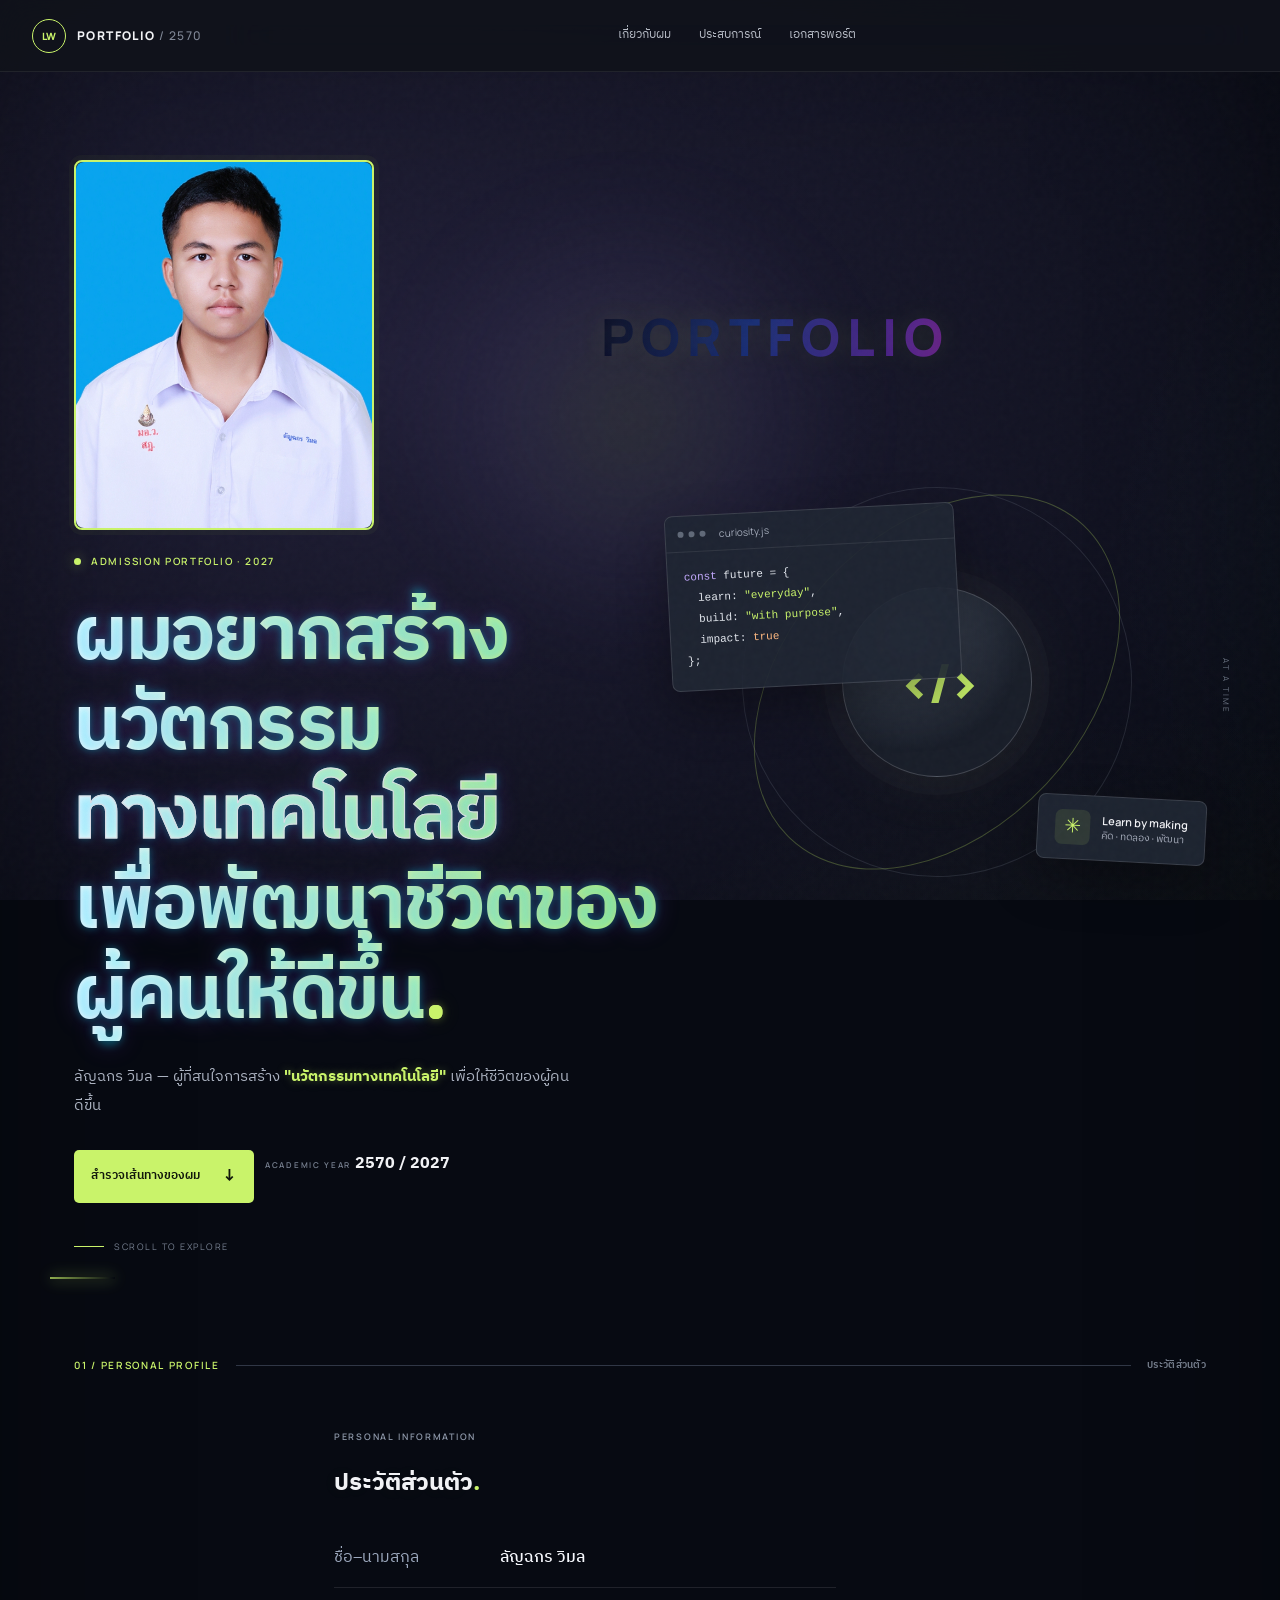
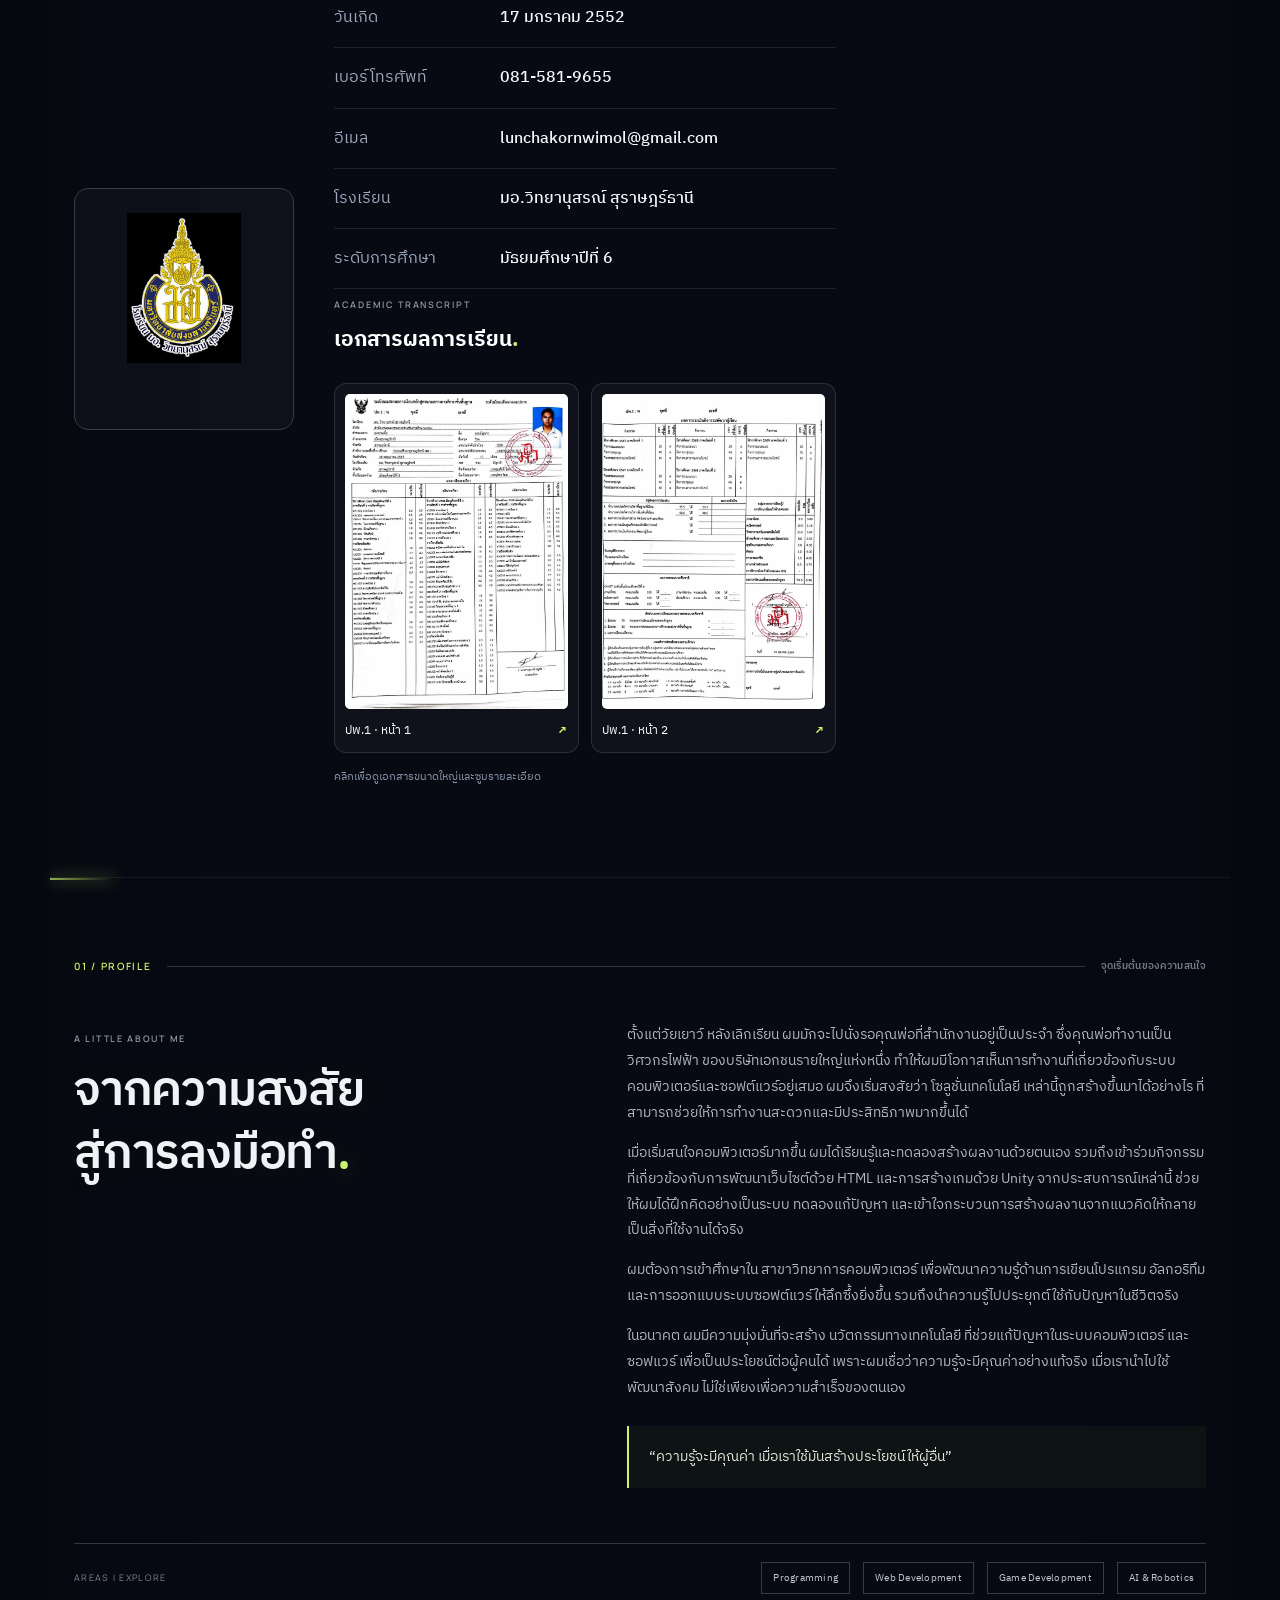
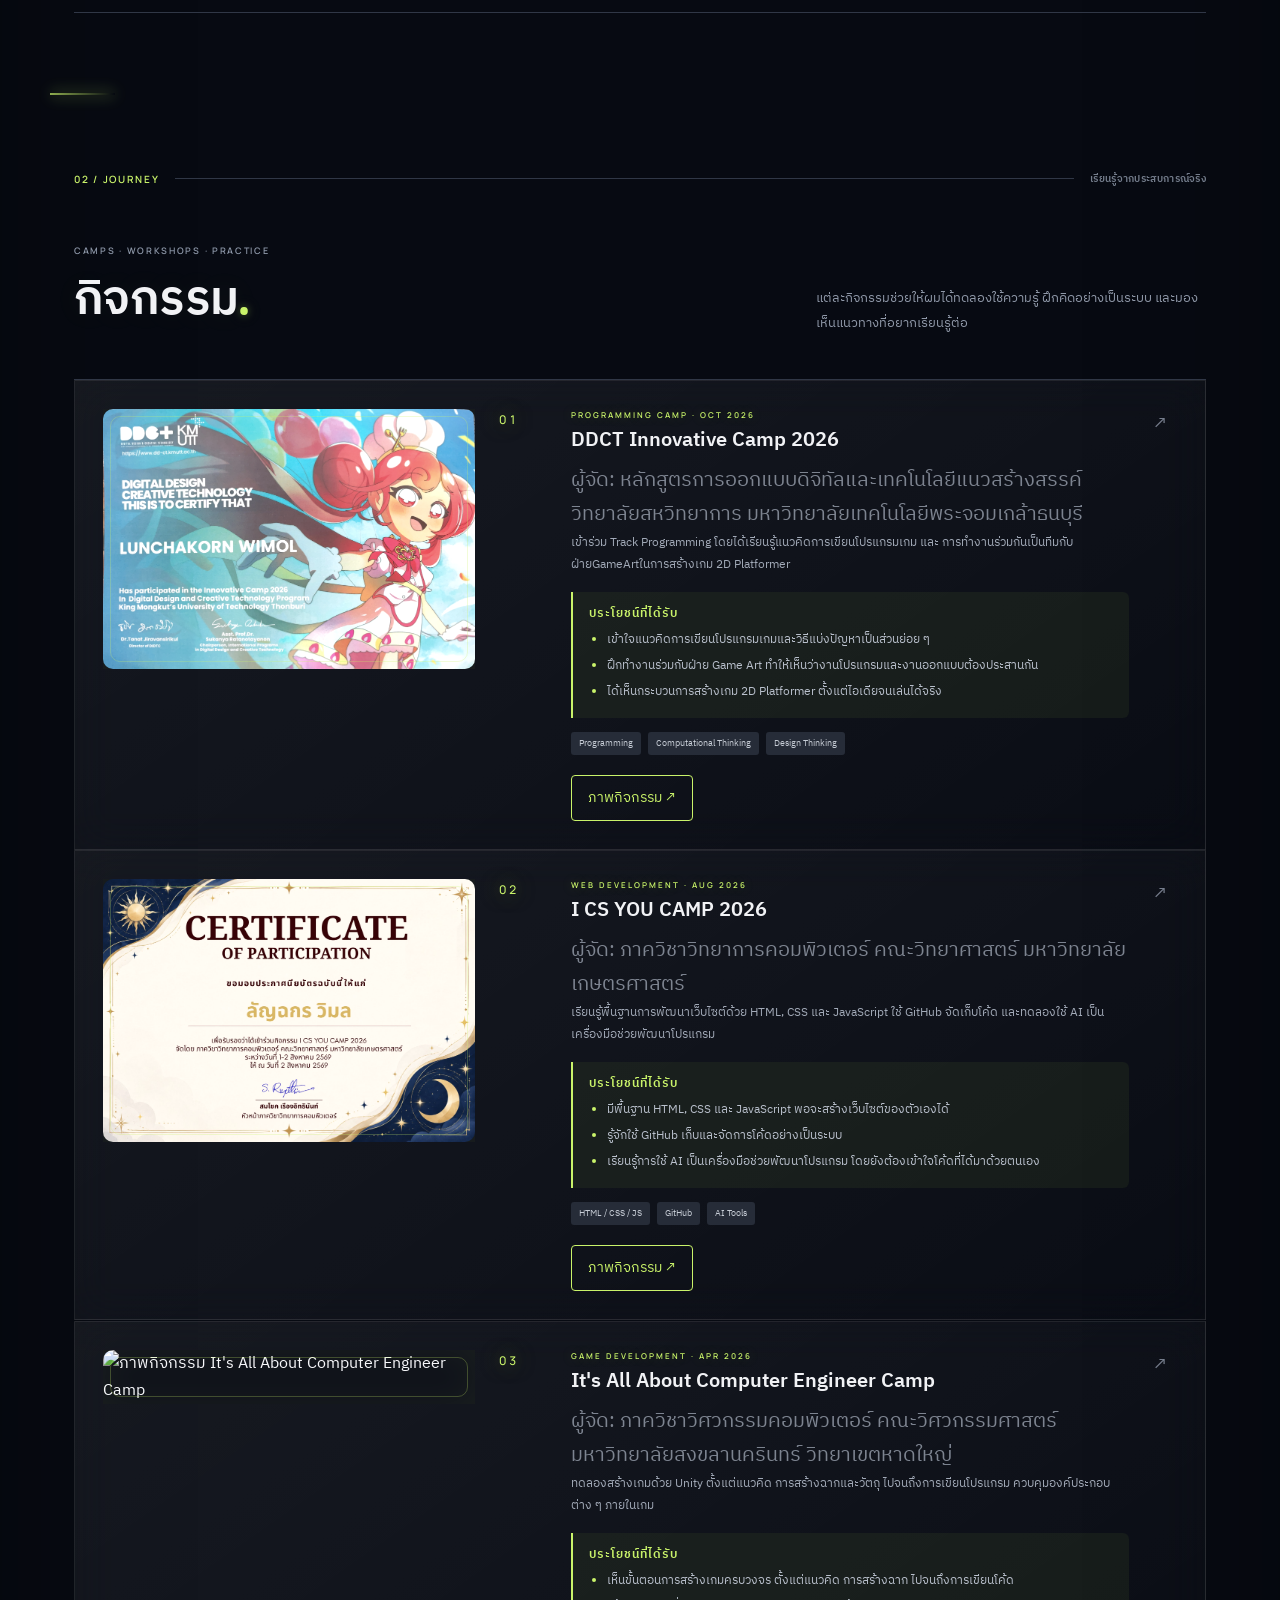
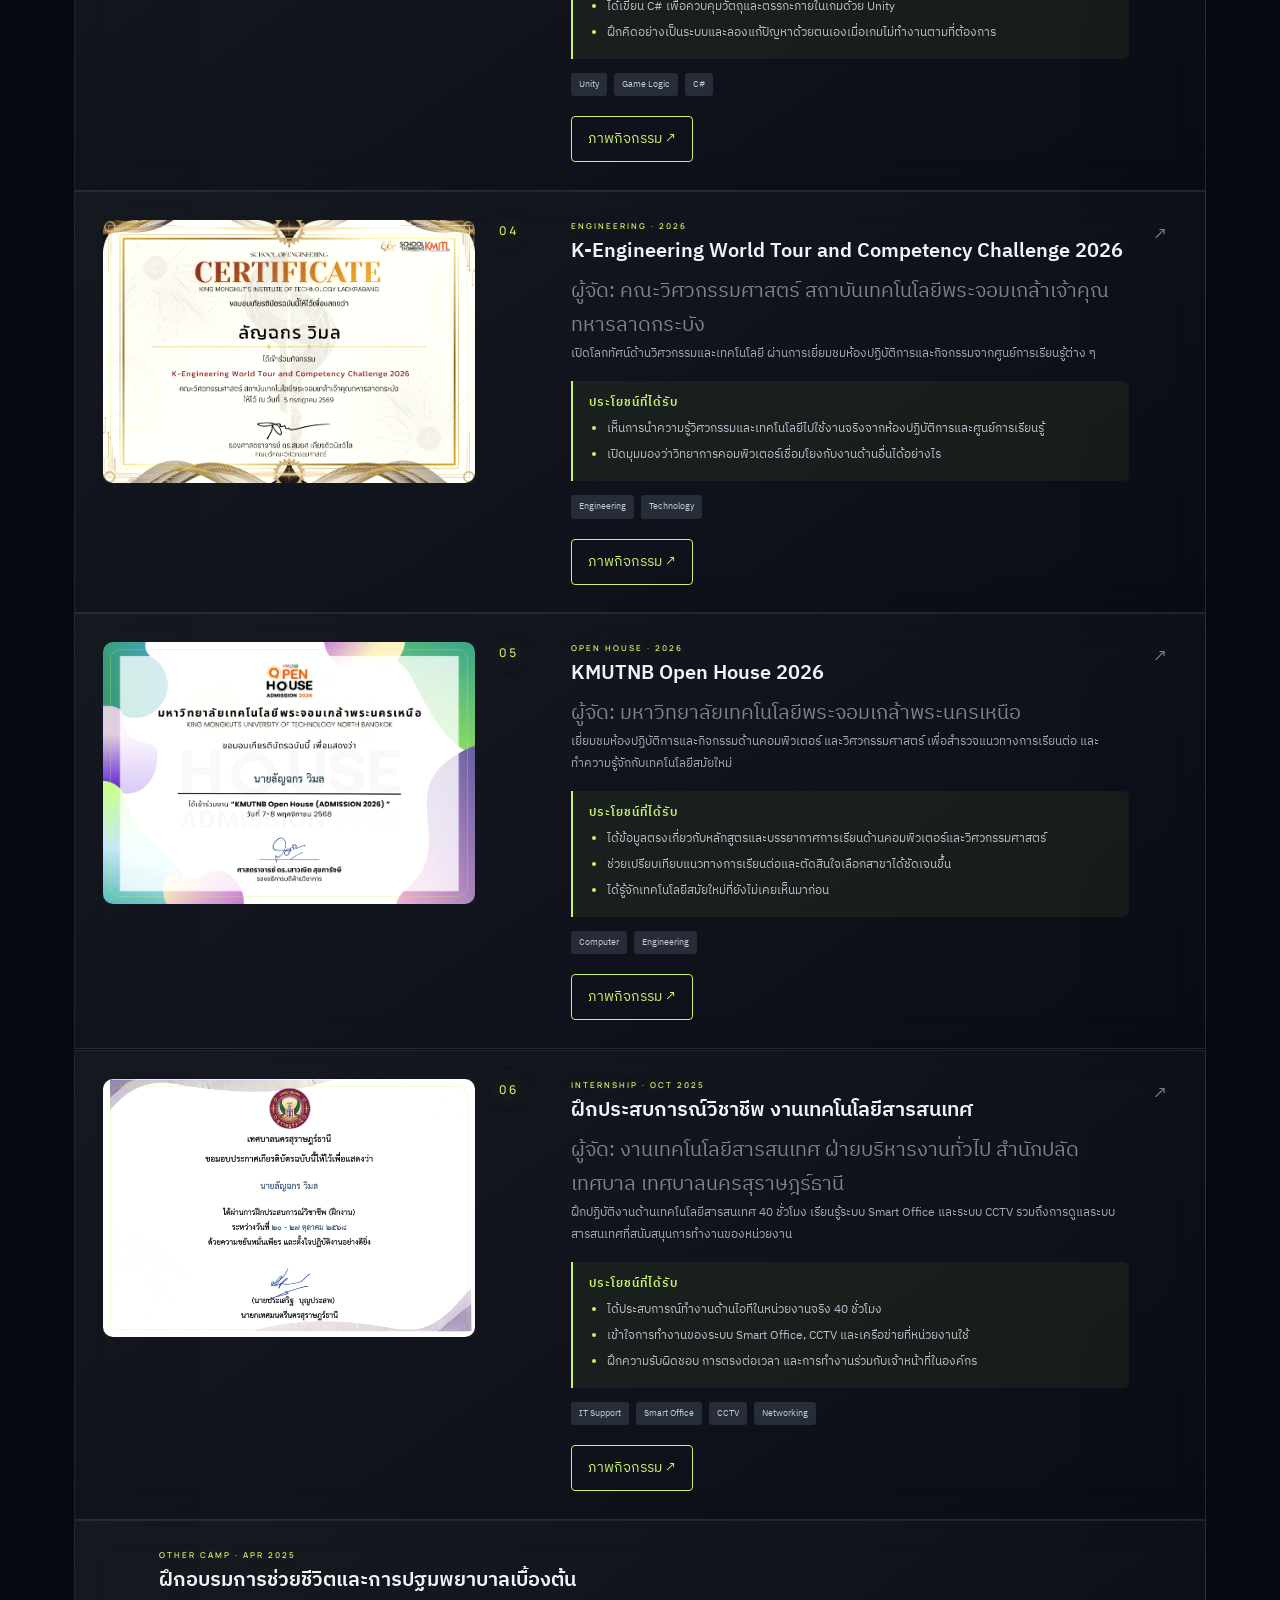
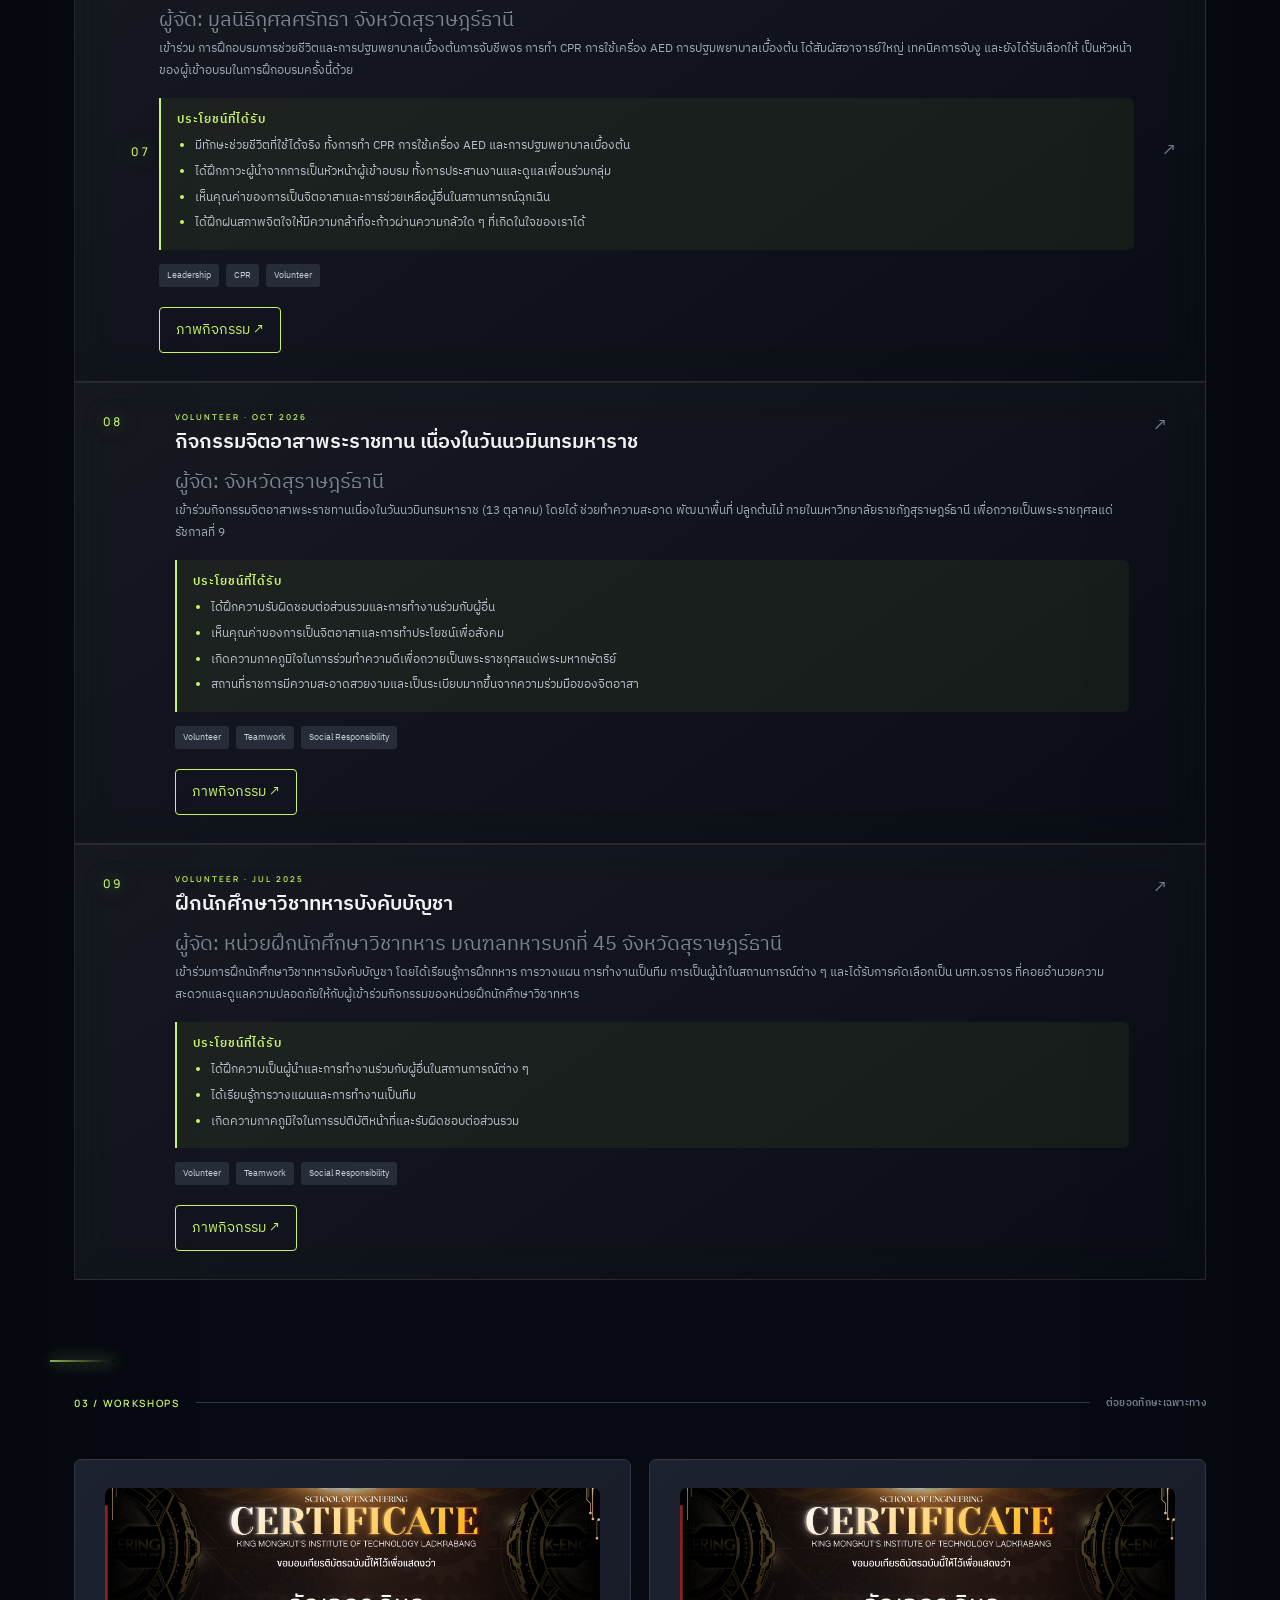
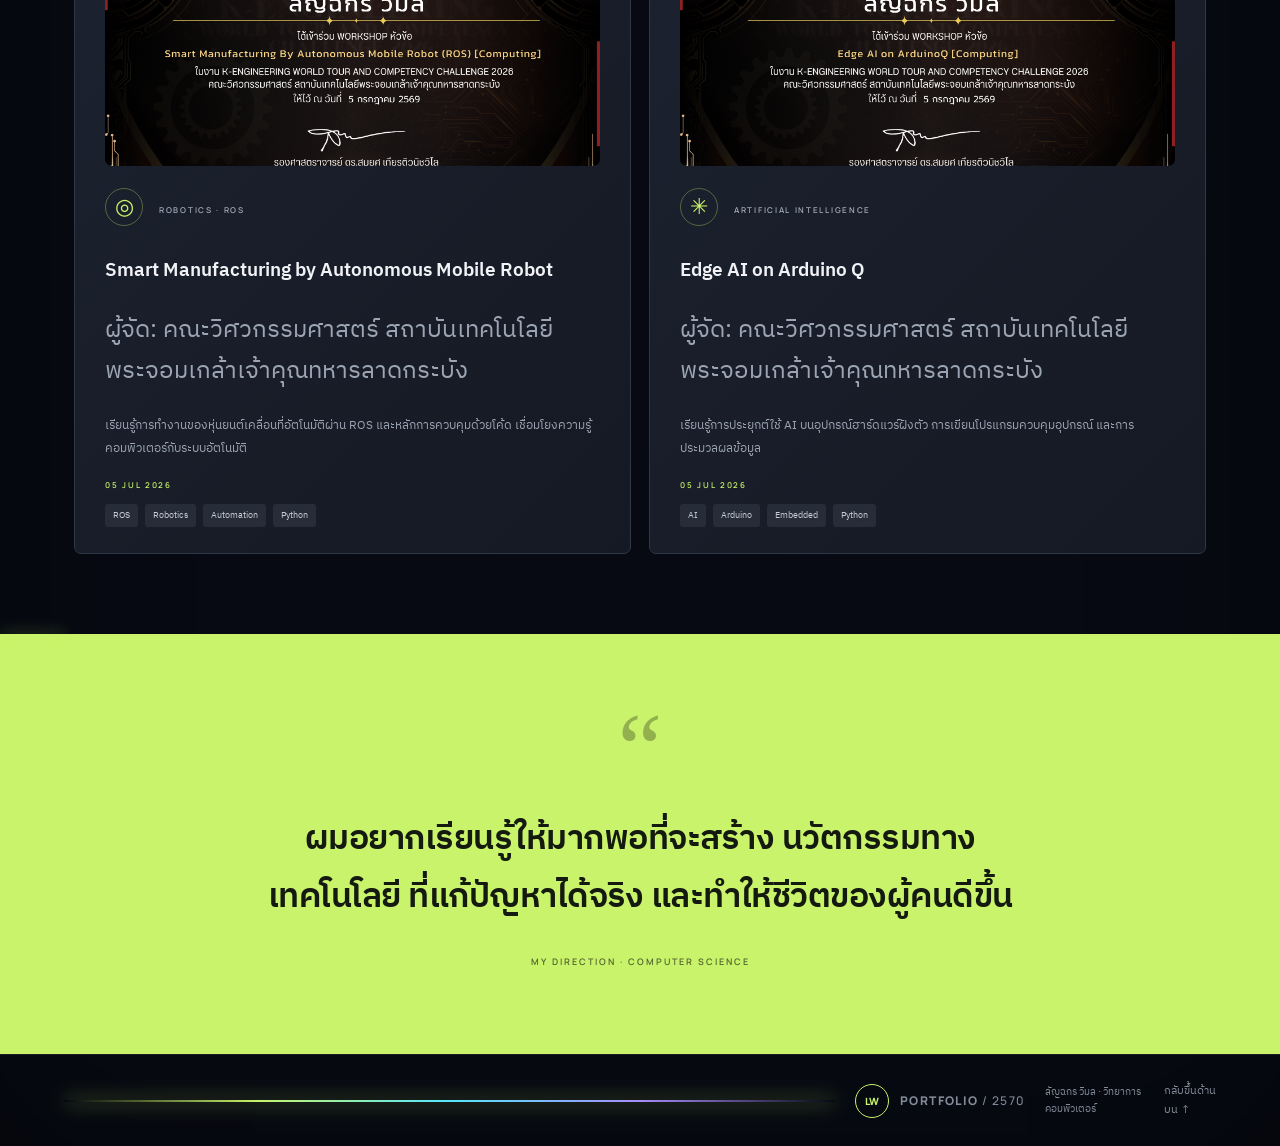
==== commit 2412ca37: "Add files via upload" ====
--- a/index.html
+++ b/index.html
@@ -30,9 +30,11 @@
     <button onclick="resetTranscriptZoom()">RESET</button>
   </div>
 
-  <div class="transcript-image-container">
+  <div id="transcriptViewer" class="transcript-image-container">
     <img id="transcriptLarge" src="" alt="เอกสารผลการเรียน">
   </div>
+
+</div>
 
 </div>
 <body>
@@ -72,15 +74,15 @@
           ADMISSION PORTFOLIO · 2027
         </div>
 
-        <h1>
-          สร้างด้วย<br>
-          <span class="outline">ความอยากรู้</span><br>
-          ขับเคลื่อนด้วยโค้ด<span class="dot">.</span>
-        </h1>
+       <h1>
+  ผมอยากสร้าง<br>
+  นวัตกรรม<br>
+  <span class="outline">ทางเทคโนโลยี</span><br>
+  เพื่อพัฒนาชีวิตของผู้คนให้ดีขึ้น<span class="dot">.</span>
+</h1>
 
         <p class="hero-desc">
-  ลัญฉกร วิมล — ผู้สมัครสาขาวิทยาการคอมพิวเตอร์
-  ที่สนใจการสร้าง 
+  ลัญฉกร วิมล — ผู้ที่สนใจการสร้าง 
   <strong>"นวัตกรรมทางเทคโนโลยี"</strong> เพื่อให้ชีวิตของผู้คนดีขึ้น
 </p>
 
--- a/style.css
+++ b/style.css
@@ -3280,4 +3280,144 @@
   .transcript-grid {
     max-width: 100%;
   }
+}
+
+
+/* ===== TRANSCRIPT ZOOM VIEWER ===== */
+
+.transcript-modal {
+  display: none;
+  position: fixed;
+  inset: 0;
+  z-index: 99999;
+  background: rgba(5, 7, 13, 0.96);
+  backdrop-filter: blur(15px);
+  align-items: center;
+  justify-content: center;
+  overflow: hidden;
+}
+
+.transcript-modal.is-open {
+  display: flex;
+}
+
+.transcript-close {
+  position: absolute;
+  top: 20px;
+  right: 28px;
+  z-index: 10;
+  background: rgba(255,255,255,0.1);
+  color: white;
+  border: 1px solid rgba(255,255,255,0.2);
+  border-radius: 50%;
+  width: 45px;
+  height: 45px;
+  font-size: 28px;
+  cursor: pointer;
+}
+
+.zoom-controls {
+  position: absolute;
+  top: 25px;
+  left: 50%;
+  transform: translateX(-50%);
+  z-index: 10;
+  display: flex;
+  gap: 10px;
+}
+
+.zoom-controls button {
+  background: rgba(255,255,255,0.12);
+  color: white;
+  border: 1px solid rgba(255,255,255,0.2);
+  padding: 10px 17px;
+  border-radius: 10px;
+  cursor: pointer;
+  font-family: inherit;
+  transition: 0.2s;
+}
+
+.zoom-controls button:hover,
+.transcript-close:hover {
+  background: #c9f36a;
+  color: #10131b;
+}
+
+.transcript-image-container {
+  width: 100%;
+  height: 100%;
+  display: flex;
+  align-items: center;
+  justify-content: center;
+  overflow: hidden;
+  cursor: grab;
+  touch-action: none;
+}
+
+.transcript-image-container:active {
+  cursor: grabbing;
+}
+
+#transcriptLarge {
+  max-width: 85vw;
+  max-height: 78vh;
+  width: auto;
+  height: auto;
+  object-fit: contain;
+  transform-origin: center center;
+  user-select: none;
+  -webkit-user-drag: none;
+  pointer-events: none;
+  will-change: transform;
+}
+
+.transcript-zoom-hint {
+  position: absolute;
+  bottom: 18px;
+  color: rgba(255,255,255,0.65);
+  font-size: 12px;
+  letter-spacing: 1px;
+}
+
+body.transcript-open {
+  overflow: hidden;
+}
+
+@media (max-width: 600px) {
+  .zoom-controls {
+    top: 20px;
+    gap: 5px;
+  }
+
+  .zoom-controls button {
+    padding: 9px 12px;
+  }
+
+  #transcriptLarge {
+    max-width: 95vw;
+    max-height: 75vh;
+  }
+
+  .transcript-zoom-hint {
+    font-size: 10px;
+  }
+}
+
+
+/* ย้าย PORTFOLIO เฉพาะหน้าจอโทรศัพท์ */
+@media screen and (max-width: 768px) {
+
+  .hero-art {
+    position: relative;
+  }
+
+  .portfolio-wordmark {
+    position: absolute;
+    top: 42%;
+    left: 70%;
+    transform: translate(-50%, -50%);
+    z-index: 5;
+    width: max-content;
+  }
+
 }
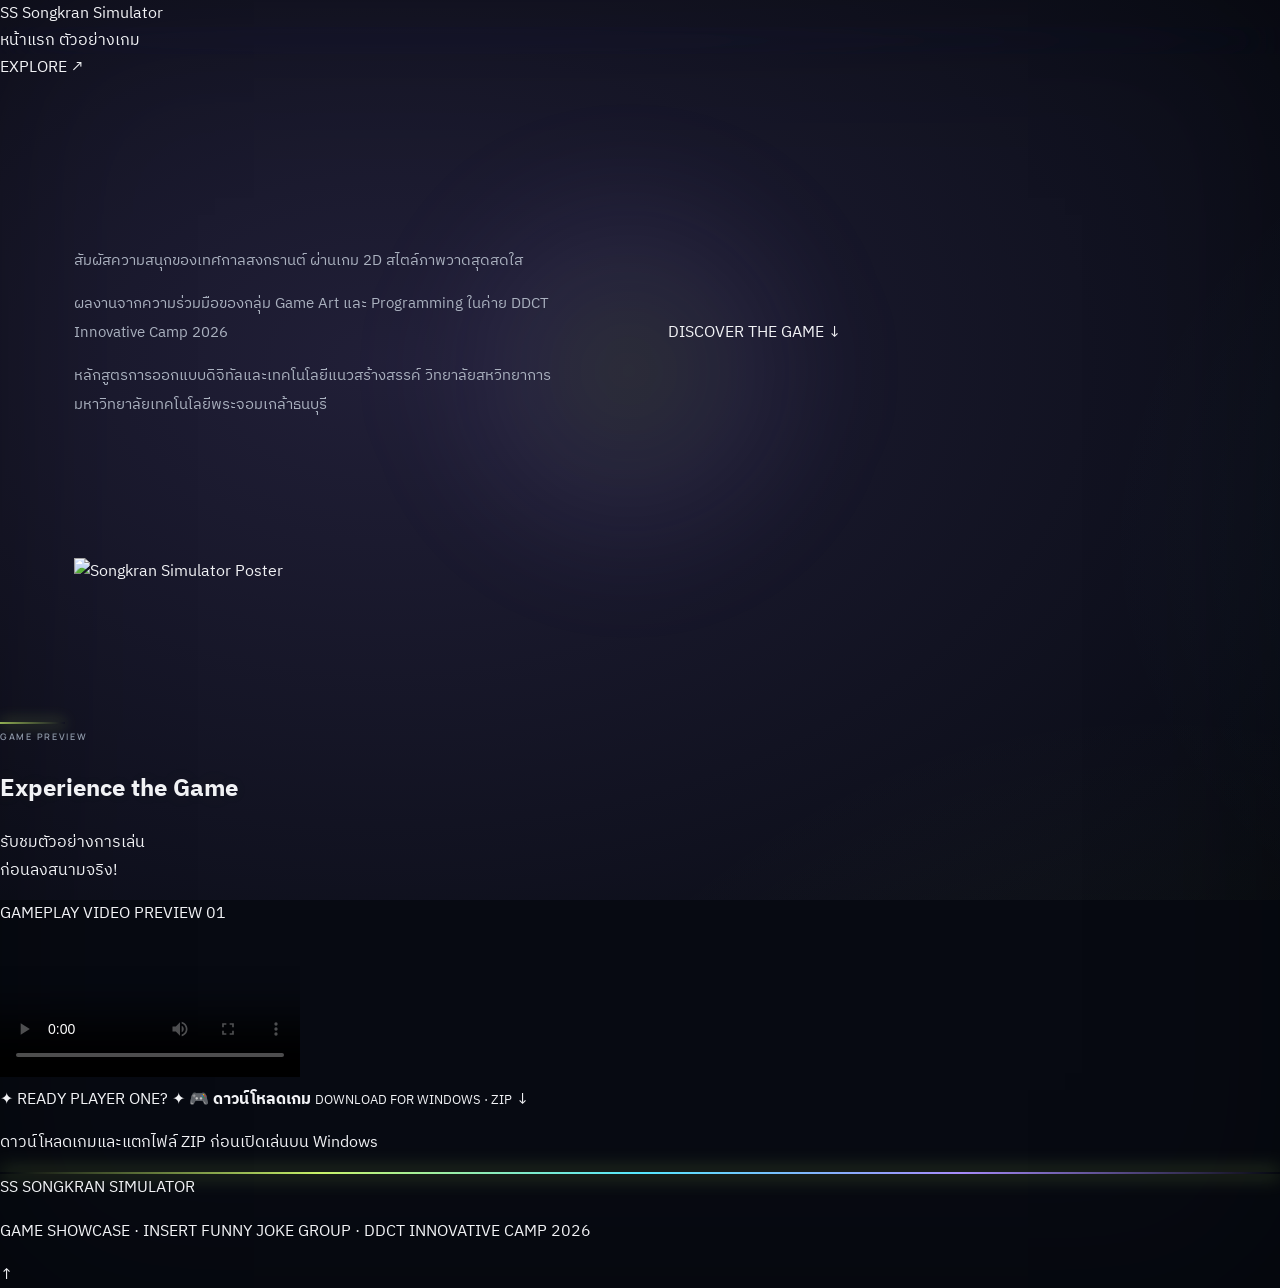
==== commit afa9f1dd: "Add files via upload" ====
--- a/index.html
+++ b/index.html
@@ -1,885 +1,155 @@
-<!doctype html>
-<html lang="th">
-<head>
-  <meta charset="utf-8">
-  <meta name="viewport" content="width=device-width, initial-scale=1">
-  <meta name="theme-color" content="#10131b">
-  <meta name="description" content="แฟ้มสะสมผลงาน ลัญฉกร วิมล | สาขาวิทยาการคอมพิวเตอร์">
-
-  <title>Lunchakorn Wimol — Portfolio 2570</title>
-
-  <link rel="preconnect" href="https://fonts.googleapis.com">
-  <link rel="preconnect" href="https://fonts.gstatic.com" crossorigin>
-
-  <link
-    href="https://fonts.googleapis.com/css2?family=IBM+Plex+Sans+Thai:wght@300;400;500;600;700&family=Manrope:wght@400;500;600;700;800&display=swap"
-    rel="stylesheet"
-  >
-
-  <link rel="stylesheet" href="style.css">
-</head>
-<!-- Transcript Zoom Viewer -->
-<div id="transcriptModal" class="transcript-modal">
-
-  <button class="transcript-close"
-    onclick="closeTranscript()">×</button>
-
-  <div class="zoom-controls">
-    <button onclick="zoomTranscript(0.2)">＋</button>
-    <button onclick="zoomTranscript(-0.2)">－</button>
-    <button onclick="resetTranscriptZoom()">RESET</button>
-  </div>
-
-  <div id="transcriptViewer" class="transcript-image-container">
-    <img id="transcriptLarge" src="" alt="เอกสารผลการเรียน">
-  </div>
-
-</div>
-
-</div>
-<body>
-  <div class="grain" aria-hidden="true"></div>
-
-  <!-- Navigation -->
-  <header class="nav">
-    <a class="wordmark" href="#home" aria-label="กลับหน้าแรก">
-      <span class="mark">LW</span>
-      <span>PORTFOLIO<span class="year"> / 2570</span></span>
-    </a>
-
-    <nav class="nav-links" aria-label="เมนูหลัก">
-      <a href="#about">เกี่ยวกับผม</a>
-      <a href="#journey">ประสบการณ์</a>
-      <a href="original.pdf" target="_blank" rel="noopener">เอกสารพอร์ต</a>
-    </nav>
-
-  </header>
-
-  <main>
-
-    <!-- Hero -->
-    <section class="hero" id="home">
-      <div class="hero-copy">
-
-        <div class="profile-photo">
-          <img
-            id="profile-image"
-            src="assets/profile.jpg"
-            alt="ภาพโปรไฟล์ ลัญฉกร วิมล"
-          >
-        </div>
-
-        <div class="kicker">
-          <span class="pulse"></span>
-          ADMISSION PORTFOLIO · 2027
-        </div>
-
-       <h1>
-  ผมอยากสร้าง<br>
-  นวัตกรรม<br>
-  <span class="outline">ทางเทคโนโลยี</span><br>
-  เพื่อพัฒนาชีวิตของผู้คนให้ดีขึ้น<span class="dot">.</span>
-</h1>
-
-        <p class="hero-desc">
-  ลัญฉกร วิมล — ผู้ที่สนใจการสร้าง 
-  <strong>"นวัตกรรมทางเทคโนโลยี"</strong> เพื่อให้ชีวิตของผู้คนดีขึ้น
-</p>
-
-        <div class="hero-actions">
-          <a class="btn btn-primary" href="#journey">
-            สำรวจเส้นทางของผม <span>↓</span>
-          </a>
-
-          <div>
-            <span class="meta-label">ACADEMIC YEAR</span>
-            <strong>2570 / 2027</strong>
-          </div>
-        </div>
-
-      </div>
-
-      <!-- Decorative graphic -->
-      <div class="hero-art" aria-label="ภาพกราฟิกตกแต่ง">
-
-<div class="portfolio-wordmark" aria-label="Portfolio">
-  <span class="wordmark-line"></span>
-  <span class="wordmark-text">PORTFOLIO</span>
-  <span class="wordmark-line"></span>
-</div>
-        <div class="orbit orbit-one"></div>
-        <div class="orbit orbit-two"></div>
-
-        <div class="orb-core">
-          <span>&lt;/&gt;</span>
-        </div>
-
-        <div class="float-card code-card">
-          <div class="code-top">
-            <i></i>
-            <i></i>
-            <i></i>
-            <span>curiosity.js</span>
-          </div>
-
-          <pre><span class="code-purple">const</span> future = {
-  learn: <span class="code-green">"everyday"</span>,
-  build: <span class="code-green">"with purpose"</span>,
-  impact: <span class="code-orange">true</span>
-};</pre>
-        </div>
-
-        <div class="float-card badge-card">
-          <span class="badge-icon">✳</span>
-          <div>
-            <strong>Learn by making</strong>
-            <small>คิด · ทดลอง · พัฒนา</small>
-          </div>
-        </div>
-
-        <div class="side-note">
-          DESIGNING A BETTER TOMORROW — ONE LINE AT A TIME
-        </div>
-      </div>
-
-      <div class="scroll-hint">
-        <span></span>
-        SCROLL TO EXPLORE
-      </div>
-    </section>
-
-    <!-- Personal Profile -->
-    <section class="personal-profile section" id="personal-profile">
-      <div class="section-head">
-        <span class="section-no">01 / PERSONAL PROFILE</span>
-        <span class="section-rule"></span>
-        <span class="section-note">ประวัติส่วนตัว</span>
-      </div>
-
-      <div class="personal-profile-grid">
-        <div class="school-logo">
-          <img src="assets/pws.png" alt="โลโก้โรงเรียน">
-          <p></p>
-        </div>
-
-        <div class="personal-info">
-          <p class="eyebrow">PERSONAL INFORMATION</p>
-          <h2>ประวัติส่วนตัว<span class="dot">.</span></h2>
-
-          <div class="personal-info-list">
-            <div>
-              <span>ชื่อ–นามสกุล</span>
-              <strong>ลัญฉกร วิมล</strong>
-            </div>
-            <div>
-              <span>วันเกิด</span>
-              <strong>17 มกราคม 2552</strong>
-            </div>
-            <div>
-              <span>เบอร์โทรศัพท์</span>
-              <strong>081-581-9655</strong>
-            </div>
-            <div>
-              <span>อีเมล</span>
-              <strong>lunchakornwimol@gmail.com</strong>
-            </div>
-            <div>
-              <span>โรงเรียน</span>
-              <strong>มอ.วิทยานุสรณ์ สุราษฎร์ธานี</strong>
-            </div>
-            <div>
-              <span>ระดับการศึกษา</span>
-              <strong>มัธยมศึกษาปีที่ 6</strong>
-            </div>
-          </div>
-          <!-- Transcript Documents -->
-<div class="transcript-panel">
-
-  <p class="eyebrow">ACADEMIC TRANSCRIPT</p>
-  <h3>เอกสารผลการเรียน<span>.</span></h3>
-
-  <div class="transcript-grid">
-
-    <button class="transcript-card"
-      onclick="openTranscript('assets/pp1-1.JPG')">
-      <img src="assets/pp1-1.JPG" alt="ใบ ปพ.1 หน้า 1">
-      <span>ปพ.1 · หน้า 1 <b>↗</b></span>
-    </button>
-
-    <button class="transcript-card"
-      onclick="openTranscript('assets/pp1-2.JPG')">
-      <img src="assets/pp1-2.JPG" alt="ใบ ปพ.1 หน้า 2">
-      <span>ปพ.1 · หน้า 2 <b>↗</b></span>
-    </button>
-
-  </div>
-
-  <p class="transcript-hint">
-    คลิกเพื่อดูเอกสารขนาดใหญ่และซูมรายละเอียด
-  </p>
-
-</div>
-        </div>
-      </div>
-    </section>
-
-    <!-- About -->
-    <section class="about section" id="about">
-      <div class="section-head">
-        <span class="section-no">01 / PROFILE</span>
-        <span class="section-rule"></span>
-        <span class="section-note">จุดเริ่มต้นของความสนใจ</span>
-      </div>
-
-      <div class="about-grid">
-        <div>
-          <p class="eyebrow">A LITTLE ABOUT ME</p>
-
-          <h2>
-            จากความสงสัย<br>
-            สู่การลงมือทำ<span class="dot">.</span>
-          </h2>
-        </div>
-
-        <div class="about-text">
-          <p>
-            ตั้งแต่วัยเยาว์ หลังเลิกเรียน ผมมักจะไปนั่งรอคุณพ่อที่สำนักงานอยู่เป็นประจำ
-            ซึ่งคุณพ่อทำงานเป็น วิศวกรไฟฟ้า ของบริษัทเอกชนรายใหญ่แห่งหนึ่ง
-            ทำให้ผมมีโอกาสเห็นการทำงานที่เกี่ยวข้องกับระบบคอมพิวเตอร์และซอฟต์แวร์อยู่เสมอ
-            ผมจึงเริ่มสงสัยว่า โซลูชั่นเทคโนโลยี เหล่านี้ถูกสร้างขึ้นมาได้อย่างไร
-            ที่สามารถช่วยให้การทำงานสะดวกและมีประสิทธิภาพมากขึ้นได้
-          </p>
-
-          <p>
-            เมื่อเริ่มสนใจคอมพิวเตอร์มากขึ้น ผมได้เรียนรู้และทดลองสร้างผลงานด้วยตนเอง
-            รวมถึงเข้าร่วมกิจกรรมที่เกี่ยวข้องกับการพัฒนาเว็บไซต์ด้วย HTML
-            และการสร้างเกมด้วย Unity จากประสบการณ์เหล่านี้ ช่วยให้ผมได้ฝึกคิดอย่างเป็นระบบ
-            ทดลองแก้ปัญหา และเข้าใจกระบวนการสร้างผลงานจากแนวคิดให้กลายเป็นสิ่งที่ใช้งานได้จริง
-          </p>
-
-          <p>
-            ผมต้องการเข้าศึกษาใน สาขาวิทยาการคอมพิวเตอร์
-            เพื่อพัฒนาความรู้ด้านการเขียนโปรแกรม อัลกอริทึม
-            และการออกแบบระบบซอฟต์แวร์ให้ลึกซึ้งยิ่งขึ้น
-            รวมถึงนำความรู้ไปประยุกต์ใช้กับปัญหาในชีวิตจริง
-          </p>
-
-          <p>
-            ในอนาคต ผมมีความมุ่งมั่นที่จะสร้าง นวัตกรรมทางเทคโนโลยี ที่ช่วยแก้ปัญหาในระบบคอมพิวเตอร์
-            และซอฟแวร์ เพื่อเป็นประโยชน์ต่อผู้คนได้ เพราะผมเชื่อว่าความรู้จะมีคุณค่าอย่างแท้จริง
-            เมื่อเรานำไปใช้พัฒนาสังคม ไม่ใช่เพียงเพื่อความสำเร็จของตนเอง
-          </p>
-
-          <div class="quote">
-            “ความรู้จะมีคุณค่า เมื่อเราใช้มันสร้างประโยชน์ให้ผู้อื่น”
-          </div>
-        </div>
-      </div>
-
-      <div class="skill-strip">
-        <span>AREAS I EXPLORE</span>
-        <div>Programming</div>
-        <div>Web Development</div>
-        <div>Game Development</div>
-        <div>AI &amp; Robotics</div>
-      </div>
-    </section>
-
-    <!-- Experiences -->
-    <section class="journey section" id="journey">
-      <div class="section-head">
-        <span class="section-no">02 / JOURNEY</span>
-        <span class="section-rule"></span>
-        <span class="section-note">เรียนรู้จากประสบการณ์จริง</span>
-      </div>
-
-      <div class="journey-title">
-        <div>
-          <p class="eyebrow">CAMPS · WORKSHOPS · PRACTICE</p>
-          <h2>กิจกรรม<span class="dot">.</span></h2>
-        </div>
-
-        <p>
-          แต่ละกิจกรรมช่วยให้ผมได้ทดลองใช้ความรู้
-          ฝึกคิดอย่างเป็นระบบ และมองเห็นแนวทางที่อยากเรียนรู้ต่อ
-        </p>
-      </div>
-
-      <div class="experience-list">
-
-        <!-- Experience 01 -->
-        <article class="experience featured">
-          <div class="project-images">
-            <img
-              src="assets/ddct-2.png"
-              alt="ภาพกิจกรรม DDCT Innovative Camp 2026"
-              loading="lazy"
-            >
-          </div>
-
-          <div class="exp-index">01</div>
-
-          <div class="exp-content">
-            <div class="exp-type">
-              PROGRAMMING CAMP · OCT 2026
-            </div>
-
-            <h3>DDCT Innovative Camp 2026</h3>
-
-            <p class="organizer">
-              ผู้จัด: หลักสูตรการออกแบบดิจิทัลและเทคโนโลยีแนวสร้างสรรค์ วิทยาลัยสหวิทยาการ
-              มหาวิทยาลัยเทคโนโลยีพระจอมเกล้าธนบุรี
-            </p>
-
-            <p>
-              เข้าร่วม Track Programming โดยได้เรียนรู้แนวคิดการเขียนโปรแกรมเกม
-            และ การทำงานร่วมกันเป็นทีมกับฝ่ายGameArtในการสร้างเกม 2D Platformer 
-            </p>
-
-            <div class="benefits">
-              <h4>ประโยชน์ที่ได้รับ</h4>
-              <ul>
-                <li>เข้าใจแนวคิดการเขียนโปรแกรมเกมและวิธีแบ่งปัญหาเป็นส่วนย่อย ๆ</li>
-                <li>ฝึกทำงานร่วมกับฝ่าย Game Art ทำให้เห็นว่างานโปรแกรมและงานออกแบบต้องประสานกัน</li>
-                <li>ได้เห็นกระบวนการสร้างเกม 2D Platformer ตั้งแต่ไอเดียจนเล่นได้จริง</li>
-              </ul>
-            </div>
-
-            <div class="tags">
-              <span>Programming</span>
-              <span>Computational Thinking</span>
-              <span>Design Thinking</span>
-            </div>
-
-            <a class="activity-button" href="activity.html?id=01">
-              ภาพกิจกรรม ↗
-            </a>
-          </div>
-
-          <div class="exp-arrow">↗</div>
-        </article>
-
-        <!-- Experience 02 -->
-        <article class="experience">
-          <div class="project-images">
-            <img
-              src="assets/icsyou-1.jpg"
-              alt="ภาพกิจกรรม I CS YOU CAMP 2026"
-              loading="lazy"
-            >
-          </div>
-
-          <div class="exp-index">02</div>
-
-          <div class="exp-content">
-            <div class="exp-type">
-              WEB DEVELOPMENT · AUG 2026
-            </div>
-
-            <h3>I CS YOU CAMP 2026</h3>
-
-            <p class="organizer">
-              ผู้จัด: ภาควิชาวิทยาการคอมพิวเตอร์
-              คณะวิทยาศาสตร์ มหาวิทยาลัยเกษตรศาสตร์
-            </p>
-
-            <p>
-              เรียนรู้พื้นฐานการพัฒนาเว็บไซต์ด้วย HTML, CSS และ JavaScript
-              ใช้ GitHub จัดเก็บโค้ด และทดลองใช้ AI
-              เป็นเครื่องมือช่วยพัฒนาโปรแกรม
-            </p>
-
-            <div class="benefits">
-              <h4>ประโยชน์ที่ได้รับ</h4>
-              <ul>
-                <li>มีพื้นฐาน HTML, CSS และ JavaScript พอจะสร้างเว็บไซต์ของตัวเองได้</li>
-                <li>รู้จักใช้ GitHub เก็บและจัดการโค้ดอย่างเป็นระบบ</li>
-                <li>เรียนรู้การใช้ AI เป็นเครื่องมือช่วยพัฒนาโปรแกรม โดยยังต้องเข้าใจโค้ดที่ได้มาด้วยตนเอง</li>
-              </ul>
-            </div>
-
-            <div class="tags">
-              <span>HTML / CSS / JS</span>
-              <span>GitHub</span>
-              <span>AI Tools</span>
-            </div>
-
-            <a class="activity-button" href="activity.html?id=02">
-              ภาพกิจกรรม ↗
-            </a>
-          </div>
-
-          <div class="exp-arrow">↗</div>
-        </article>
-
-        <!-- Experience 03 -->
-        <article class="experience">
-          <div class="project-images">
-            <img
-              src="assets/unity-1.jpg"
-              alt="ภาพกิจกรรม It's All About Computer Engineer Camp"
-              loading="lazy"
-            >
-          </div>
-
-          <div class="exp-index">03</div>
-
-          <div class="exp-content">
-            <div class="exp-type">
-              GAME DEVELOPMENT · APR 2026
-            </div>
-
-            <h3>It's All About Computer Engineer Camp</h3>
-
-            <p class="organizer">
-              ผู้จัด: ภาควิชาวิศวกรรมคอมพิวเตอร์ คณะวิศวกรรมศาสตร์
-              มหาวิทยาลัยสงขลานครินทร์ วิทยาเขตหาดใหญ่
-            </p>
-
-            <p>
-              ทดลองสร้างเกมด้วย Unity ตั้งแต่แนวคิด
-              การสร้างฉากและวัตถุ ไปจนถึงการเขียนโปรแกรม
-              ควบคุมองค์ประกอบต่าง ๆ ภายในเกม
-            </p>
-
-            <div class="benefits">
-              <h4>ประโยชน์ที่ได้รับ</h4>
-              <ul>
-                <li>เห็นขั้นตอนการสร้างเกมครบวงจร ตั้งแต่แนวคิด การสร้างฉาก ไปจนถึงการเขียนโค้ด</li>
-                <li>ได้เขียน C# เพื่อควบคุมวัตถุและตรรกะภายในเกมด้วย Unity</li>
-                <li>ฝึกคิดอย่างเป็นระบบและลองแก้ปัญหาด้วยตนเองเมื่อเกมไม่ทำงานตามที่ต้องการ</li>
-              </ul>
-            </div>
-
-            <div class="tags">
-              <span>Unity</span>
-              <span>Game Logic</span>
-              <span>C#</span>
-            </div>
-
-            <a class="activity-button" href="activity.html?id=03">
-              ภาพกิจกรรม ↗
-            </a>
-          </div>
-
-          <div class="exp-arrow">↗</div>
-        </article>
-
-        <!-- Experience 04 -->
-        <article class="experience">
-          <div class="project-images">
-            <img
-              src="assets/kmitl1.PNG"
-              alt="ภาพกิจกรรม K-Engineering World Tour and Competency Challenge 2026"
-              loading="lazy"
-            >
-          </div>
-
-          <div class="exp-index">04</div>
-
-          <div class="exp-content">
-            <div class="exp-type">
-              ENGINEERING · 2026
-            </div>
-
-            <h3>
-              K-Engineering World Tour and Competency Challenge 2026
-            </h3>
-
-            <p class="organizer">
-              ผู้จัด: คณะวิศวกรรมศาสตร์ สถาบันเทคโนโลยีพระจอมเกล้าเจ้าคุณทหารลาดกระบัง
-            </p>
-
-            <p>
-              เปิดโลกทัศน์ด้านวิศวกรรมและเทคโนโลยี
-              ผ่านการเยี่ยมชมห้องปฏิบัติการและกิจกรรมจากศูนย์การเรียนรู้ต่าง ๆ
-            </p>
-
-            <div class="benefits">
-              <h4>ประโยชน์ที่ได้รับ</h4>
-              <ul>
-                <li>เห็นการนำความรู้วิศวกรรมและเทคโนโลยีไปใช้งานจริงจากห้องปฏิบัติการและศูนย์การเรียนรู้</li>
-                <li>เปิดมุมมองว่าวิทยาการคอมพิวเตอร์เชื่อมโยงกับงานด้านอื่นได้อย่างไร</li>
-              </ul>
-            </div>
-
-            <div class="tags">
-              <span>Engineering</span>
-              <span>Technology</span>
-            </div>
-
-            <a class="activity-button" href="activity.html?id=04">
-              ภาพกิจกรรม ↗
-            </a>
-          </div>
-
-          <div class="exp-arrow">↗</div>
-        </article>
-
-        <!-- Experience 05 -->
-        <article class="experience">
-          <div class="project-images">
-            <img
-              src="assets/kmutnb.PNG"
-              alt="ภาพกิจกรรม KMUTNB Open House 2026"
-              loading="lazy"
-            >
-          </div>
-
-          <div class="exp-index">05</div>
-
-          <div class="exp-content">
-            <div class="exp-type">
-              OPEN HOUSE · 2026
-            </div>
-
-            <h3>KMUTNB Open House 2026</h3>
-
-            <p class="organizer">
-              ผู้จัด: มหาวิทยาลัยเทคโนโลยีพระจอมเกล้าพระนครเหนือ
-            </p>
-
-            <p>
-              เยี่ยมชมห้องปฏิบัติการและกิจกรรมด้านคอมพิวเตอร์
-              และวิศวกรรมศาสตร์ เพื่อสำรวจแนวทางการเรียนต่อ
-              และทำความรู้จักกับเทคโนโลยีสมัยใหม่
-            </p>
-
-            <div class="benefits">
-              <h4>ประโยชน์ที่ได้รับ</h4>
-              <ul>
-                <li>ได้ข้อมูลตรงเกี่ยวกับหลักสูตรและบรรยากาศการเรียนด้านคอมพิวเตอร์และวิศวกรรมศาสตร์</li>
-                <li>ช่วยเปรียบเทียบแนวทางการเรียนต่อและตัดสินใจเลือกสาขาได้ชัดเจนขึ้น</li>
-                <li>ได้รู้จักเทคโนโลยีสมัยใหม่ที่ยังไม่เคยเห็นมาก่อน</li>
-              </ul>
-            </div>
-
-            <div class="tags">
-              <span>Computer</span>
-              <span>Engineering</span>
-            </div>
-
-            <a class="activity-button" href="activity.html?id=05">
-              ภาพกิจกรรม ↗
-            </a>
-          </div>
-
-          <div class="exp-arrow">↗</div>
-        </article>
-
-        <!-- Experience 06 -->
-        <article class="experience">
-          <div class="project-images">
-            <img
-              src="assets/t.jpg"
-              alt="ภาพกิจกรรมฝึกประสบการณ์วิชาชีพ เทศบาลนครสุราษฎร์ธานี"
-              loading="lazy"
-            >
-          </div>
-
-          <div class="exp-index">06</div>
-
-          <div class="exp-content">
-            <div class="exp-type">
-              INTERNSHIP · OCT 2025
-            </div>
-
-            <h3>ฝึกประสบการณ์วิชาชีพ งานเทคโนโลยีสารสนเทศ</h3>
-
-            <p class="organizer">
-              ผู้จัด: งานเทคโนโลยีสารสนเทศ ฝ่ายบริหารงานทั่วไป สำนักปลัดเทศบาล
-              เทศบาลนครสุราษฎร์ธานี
-            </p>
-
-            <p>
-              ฝึกปฏิบัติงานด้านเทคโนโลยีสารสนเทศ 40 ชั่วโมง
-              เรียนรู้ระบบ Smart Office และระบบ CCTV
-              รวมถึงการดูแลระบบสารสนเทศที่สนับสนุนการทำงานของหน่วยงาน
-            </p>
-
-            <div class="benefits">
-              <h4>ประโยชน์ที่ได้รับ</h4>
-              <ul>
-                <li>ได้ประสบการณ์ทำงานด้านไอทีในหน่วยงานจริง 40 ชั่วโมง</li>
-                <li>เข้าใจการทำงานของระบบ Smart Office, CCTV และเครือข่ายที่หน่วยงานใช้</li>
-                <li>ฝึกความรับผิดชอบ การตรงต่อเวลา และการทำงานร่วมกับเจ้าหน้าที่ในองค์กร</li>
-              </ul>
-            </div>
-
-            <div class="tags">
-              <span>IT Support</span>
-              <span>Smart Office</span>
-              <span>CCTV</span>
-              <span>Networking</span>
-            </div>
-
-            <a class="activity-button" href="activity.html?id=06">
-              ภาพกิจกรรม ↗
-            </a>
-          </div>
-
-          <div class="exp-arrow">↗</div>
-        </article>
-
-        <!-- Experience 07 -->
-        <article class="experience featured">
-          <div class="project-images">
-            <img
-              src="assets/กู้ภัย (1).JPG"
-              alt="ฝึกอบรมการช่วยชีวิตและการปฐมพยาบาลเบื้องต้น"
-              loading="lazy"
-            >
-          </div>
-
-          <div class="exp-index">07</div>
-
-          <div class="exp-content">
-            <div class="exp-type">
-              OTHER CAMP · APR 2025
-            </div>
-
-            <h3>ฝึกอบรมการช่วยชีวิตและการปฐมพยาบาลเบื้องต้น</h3>
-
-            <p class="organizer">
-              ผู้จัด: มูลนิธิกุศลศรัทธา จังหวัดสุราษฎร์ธานี
-            </p>
-
-            <p>
-              เข้าร่วม การฝึกอบรมการช่วยชีวิตและการปฐมพยาบาลเบื้องต้นการจับชีพจร การทำ CPR การใช้เครื่อง AED การปฐมพยาบาลเบื้องต้น ได้สัมผัสอาจารย์ใหญ่ เทคนิคการจับงู และยังได้รับเลือกให้
-              เป็นหัวหน้าของผู้เข้าอบรมในการฝึกอบรมครั้งนี้ด้วย
-            </p>
-
-            <div class="benefits">
-              <h4>ประโยชน์ที่ได้รับ</h4>
-              <ul>
-                <li>มีทักษะช่วยชีวิตที่ใช้ได้จริง ทั้งการทำ CPR การใช้เครื่อง AED และการปฐมพยาบาลเบื้องต้น</li>
-                <li>ได้ฝึกภาวะผู้นำจากการเป็นหัวหน้าผู้เข้าอบรม ทั้งการประสานงานและดูแลเพื่อนร่วมกลุ่ม</li>
-                <li>เห็นคุณค่าของการเป็นจิตอาสาและการช่วยเหลือผู้อื่นในสถานการณ์ฉุกเฉิน</li>
-                <li>ได้ฝึกฝนสภาพจิตใจให้มีความกล้าที่จะก้าวผ่านความกลัวใด ๆ ที่เกิดในใจของเราได้</li>
-              </ul>
-            </div>
-
-            <div class="tags">
-              <span>Leadership</span>
-              <span>CPR</span>
-              <span>Volunteer</span>
-            </div>
-
-            <a class="activity-button" href="activity.html?id=07">
-              ภาพกิจกรรม ↗
-            </a>
-          </div>
-
-          <div class="exp-arrow">↗</div>
-        </article>
-
-        <!-- Experience 08 -->
-        <article class="experience featured no-image">
-          <div class="exp-index">08</div>
-
-          <div class="exp-content">
-            <div class="exp-type">
-              VOLUNTEER · OCT 2026
-            </div>
-
-            <h3>กิจกรรมจิตอาสาพระราชทาน เนื่องในวันนวมินทรมหาราช</h3>
-
-            <p class="organizer">
-              ผู้จัด: จังหวัดสุราษฎร์ธานี 
-            </p>
-
-            <p>
-              เข้าร่วมกิจกรรมจิตอาสาพระราชทานเนื่องในวันนวมินทรมหาราช (13 ตุลาคม)
-              โดยได้ ช่วยทำความสะอาด พัฒนาพื้นที่ ปลูกต้นไม้ ภายในมหาวิทยาลัยราชภัฏสุราษฎร์ธานี เพื่อถวายเป็นพระราชกุศลแด่รัชกาลที่ 9
-            </p>
-
-            <div class="benefits">
-              <h4>ประโยชน์ที่ได้รับ</h4>
-              <ul>
-                <li>ได้ฝึกความรับผิดชอบต่อส่วนรวมและการทำงานร่วมกับผู้อื่น</li>
-                <li>เห็นคุณค่าของการเป็นจิตอาสาและการทำประโยชน์เพื่อสังคม</li>
-                <li>เกิดความภาคภูมิใจในการร่วมทำความดีเพื่อถวายเป็นพระราชกุศลแด่พระมหากษัตริย์</li>
-                <li>สถานที่ราชการมีความสะอาดสวยงามและเป็นระเบียบมากขึ้นจากความร่วมมือของจิตอาสา</li>
-              </ul>
-            </div>
-
-            <div class="tags">
-              <span>Volunteer</span>
-              <span>Teamwork</span>
-              <span>Social Responsibility</span>
-            </div>
-
-            <a class="activity-button" href="activity.html?id=08">
-              ภาพกิจกรรม ↗
-            </a>
-          </div>
-
-          <div class="exp-arrow">↗</div>
-        </article>
-
-        <!-- Experience 09 -->
-        <article class="experience featured no-image">
-          <div class="exp-index">09</div>
-
-          <div class="exp-content">
-            <div class="exp-type">
-              VOLUNTEER · JUL 2025
-            </div>
-
-            <h3>ฝึกนักศึกษาวิชาทหารบังคับบัญชา</h3>
-
-            <p class="organizer">
-              ผู้จัด: หน่วยฝึกนักศึกษาวิชาทหาร มณฑลทหารบกที่ 45 จังหวัดสุราษฎร์ธานี
-            </p>
-
-            <p>
-              เข้าร่วมการฝึกนักศึกษาวิชาทหารบังคับบัญชา โดยได้เรียนรู้การฝึกทหาร การวางแผน การทำงานเป็นทีม การเป็นผู้นำในสถานการณ์ต่าง ๆ และได้รับการคัดเลือกเป็น นศท.จราจร ที่คอยอำนวยความสะดวกและดูแลความปลอดภัยให้กับผู้เข้าร่วมกิจกรรมของหน่วยฝึกนักศึกษาวิชาทหาร
-            </p>
-
-            <div class="benefits">
-              <h4>ประโยชน์ที่ได้รับ</h4>
-              <ul>
-                <li>ได้ฝึกความเป็นผู้นำและการทำงานร่วมกับผู้อื่นในสถานการณ์ต่าง ๆ</li>
-                <li>ได้เรียนรู้การวางแผนและการทำงานเป็นทีม</li>
-                <li>เกิดความภาคภูมิใจในการรปติบัติหน้าที่และรับผิดชอบต่อส่วนรวม</li>
-              </ul>
-            </div>
-
-            <div class="tags">
-              <span>Volunteer</span>
-              <span>Teamwork</span>
-              <span>Social Responsibility</span>
-            </div>
-
-            <a class="activity-button" href="activity.html?id=09">
-              ภาพกิจกรรม ↗
-            </a>
-          </div>
-
-          <div class="exp-arrow">↗</div>
-        </article>
-
-
-      </div>
-    </section>
-
-
-    <!-- Workshops -->
-    <section class="workshops section" id="workshops">
-      <div class="section-head">
-        <span class="section-no">03 / WORKSHOPS</span>
-        <span class="section-rule"></span>
-        <span class="section-note">ต่อยอดทักษะเฉพาะทาง</span>
-      </div>
-
-      <div class="workshop-grid">
-
-        <!-- Workshop 01 -->
-        <article class="workshop-card">
-          <div class="workshop-image">
-            <img
-              src="assets/kmitl3.PNG"
-              alt="กิจกรรม Smart Manufacturing by Autonomous Mobile Robot"
-              loading="lazy"
-            >
-          </div>
-
-          <div class="workshop-symbol">◎</div>
-          <span class="workshop-label">ROBOTICS · ROS</span>
-
-          <h3>Smart Manufacturing by Autonomous Mobile Robot</h3>
-
-          <p class="workshop-organizer">
-            ผู้จัด: คณะวิศวกรรมศาสตร์
-            สถาบันเทคโนโลยีพระจอมเกล้าเจ้าคุณทหารลาดกระบัง
-          </p>
-
-          <p>
-            เรียนรู้การทำงานของหุ่นยนต์เคลื่อนที่อัตโนมัติผ่าน ROS
-            และหลักการควบคุมด้วยโค้ด
-            เชื่อมโยงความรู้คอมพิวเตอร์กับระบบอัตโนมัติ
-          </p>
-
-          <span class="workshop-date">05 JUL 2026</span>
-
-          <div class="tags">
-            <span>ROS</span>
-            <span>Robotics</span>
-            <span>Automation</span>
-            <span>Python</span>
-          </div>
-        </article>
-
-        <!-- Workshop 02 -->
-        <article class="workshop-card">
-          <div class="workshop-image">
-            <img
-              src="assets/kmitl2.PNG"
-              alt="กิจกรรม Edge AI on Arduino Q"
-              loading="lazy"
-            >
-          </div>
-
-          <div class="workshop-symbol">✳</div>
-          <span class="workshop-label">ARTIFICIAL INTELLIGENCE</span>
-
-          <h3>Edge AI on Arduino Q</h3>
-
-          <p class="workshop-organizer">
-            ผู้จัด: คณะวิศวกรรมศาสตร์
-            สถาบันเทคโนโลยีพระจอมเกล้าเจ้าคุณทหารลาดกระบัง
-          </p>
-
-          <p>
-            เรียนรู้การประยุกต์ใช้ AI บนอุปกรณ์ฮาร์ดแวร์ฝังตัว
-            การเขียนโปรแกรมควบคุมอุปกรณ์
-            และการประมวลผลข้อมูล
-          </p>
-
-          <span class="workshop-date">05 JUL 2026</span>
-
-          <div class="tags">
-            <span>AI</span>
-            <span>Arduino</span>
-            <span>Embedded</span>
-            <span>Python</span>
-          </div>
-        </article>
-
-      </div>
-    </section>
-
-    <!-- Statement -->
-    <section class="statement">
-      <div class="statement-mark">“</div>
-
-      <p>
-        ผมอยากเรียนรู้ให้มากพอที่จะสร้าง นวัตกรรมทางเทคโนโลยี ที่แก้ปัญหาได้จริง
-        และทำให้ชีวิตของผู้คนดีขึ้น
-      </p>
-
-      <span>MY DIRECTION · COMPUTER SCIENCE</span>
-    </section>
-
-  </main>
-
-  <!-- Footer -->
-  <footer class="footer">
-    <a class="wordmark" href="#home">
-      <span class="mark">LW</span>
-      <span>PORTFOLIO<span class="year"> / 2570</span></span>
-    </a>
-
-    <p>
-      ลัญฉกร วิมล · วิทยาการคอมพิวเตอร์
-    </p>
-
-    <a href="#home">กลับขึ้นด้านบน ↑</a>
-  </footer>
-
-  <!-- JavaScript -->
-  <script src="editor.js"></script>
-  <script src="script.js"></script>
-
-</body>
-</html>+
+<!DOCTYPE html>
+<html lang="th">
+<head>
+  <meta charset="UTF-8">
+  <meta name="viewport" content="width=device-width, initial-scale=1.0">
+  <title>Songkran Simulator | Game Showcase</title>
+
+  <link rel="preconnect" href="https://fonts.googleapis.com">
+  <link href="https://fonts.googleapis.com/css2?family=Kanit:wght@300;400;500;600;700;800&family=Mali:wght@400;500;600;700&display=swap" rel="stylesheet">
+
+  <link rel="stylesheet" href="style.css">
+</head>
+
+<body>
+
+<header class="navbar">
+  <a href="#home" class="logo">
+    <span class="logo-icon">SS</span>
+    Songkran Simulator
+  </a>
+
+  <nav>
+    <a href="#home">หน้าแรก</a>
+    <a href="#game">ตัวอย่างเกม</a>
+  </nav>
+
+  <a href="#game" class="nav-button">EXPLORE ↗</a>
+</header>
+
+<main>
+
+  <!-- HERO -->
+  <section class="hero" id="home">
+
+   
+
+<div class="hero-desc">
+  <p class="hero-intro">
+    สัมผัสความสนุกของเทศกาลสงกรานต์
+    ผ่านเกม 2D สไตล์ภาพวาดสุดสดใส
+  </p>
+
+  <p class="hero-detail">
+    ผลงานจากความร่วมมือของกลุ่ม Game Art
+    และ Programming ในค่าย DDCT Innovative Camp 2026
+  </p>
+
+  <p class="hero-credit">
+    หลักสูตรการออกแบบดิจิทัลและเทคโนโลยีแนวสร้างสรรค์
+    วิทยาลัยสหวิทยาการ มหาวิทยาลัยเทคโนโลยีพระจอมเกล้าธนบุรี
+  </p>
+</div>
+
+
+
+      <a href="#game" class="discover">
+        DISCOVER THE GAME ↓
+      </a>
+    </div>
+
+   <div class="hero-image">
+  <div class="image-glow"></div>
+  <img src="assets/poster.JPG" alt="Songkran Simulator Poster">
+</div>
+
+  </section>
+
+
+  <!-- GAME VIDEO -->
+  <section class="game-section" id="game">
+
+    <div class="section-title">
+      <div>
+        <span class="eyebrow">GAME PREVIEW</span>
+        <h2>Experience the <span>Game</span></h2>
+      </div>
+
+      <p>
+        รับชมตัวอย่างการเล่น<br>
+        ก่อนลงสนามจริง!
+      </p>
+    </div>
+
+    <!-- VIDEO -->
+    <div class="video-container">
+
+      <div class="video-header">
+        <span class="status-dot"></span>
+        GAMEPLAY VIDEO
+        <span class="video-label">PREVIEW 01</span>
+      </div>
+
+      <video controls playsinline preload="metadata"
+        poster="assets/songkran-poster.jpg">
+
+        <source src="assets/gameplay.mp4" type="video/mp4">
+
+        Your browser does not support video.
+
+      </video>
+
+    </div>
+
+
+    <!-- DOWNLOAD GAME -->
+    <div class="play-section">
+
+      <span class="ready">✦ READY PLAYER ONE? ✦</span>
+
+      <a href="assets/06_InsertFunnyJoke.zip"
+         class="play-button"
+         id="downloadButton"
+         download>
+
+        <span class="game-icon">🎮</span>
+
+        <span class="button-text">
+          <strong>ดาวน์โหลดเกม</strong>
+          <small>DOWNLOAD FOR WINDOWS · ZIP</small>
+        </span>
+
+        <span class="arrow">↓</span>
+
+      </a>
+
+      <p id="deviceMessage">
+        ดาวน์โหลดเกมและแตกไฟล์ ZIP ก่อนเปิดเล่นบน Windows
+      </p>
+
+    </div>
+
+  </section>
+
+</main>
+
+
+<!-- FOOTER -->
+<footer>
+
+  <div class="footer-logo">
+    <span class="logo-icon">SS</span>
+    SONGKRAN SIMULATOR
+  </div>
+
+  <p>GAME SHOWCASE · INSERT FUNNY JOKE GROUP · DDCT INNOVATIVE CAMP 2026 </p>
+
+  <a href="#home" class="back-top">↑</a>
+
+</footer>
+
+<script src="script.js"></script>
+
+</body>
+</html>
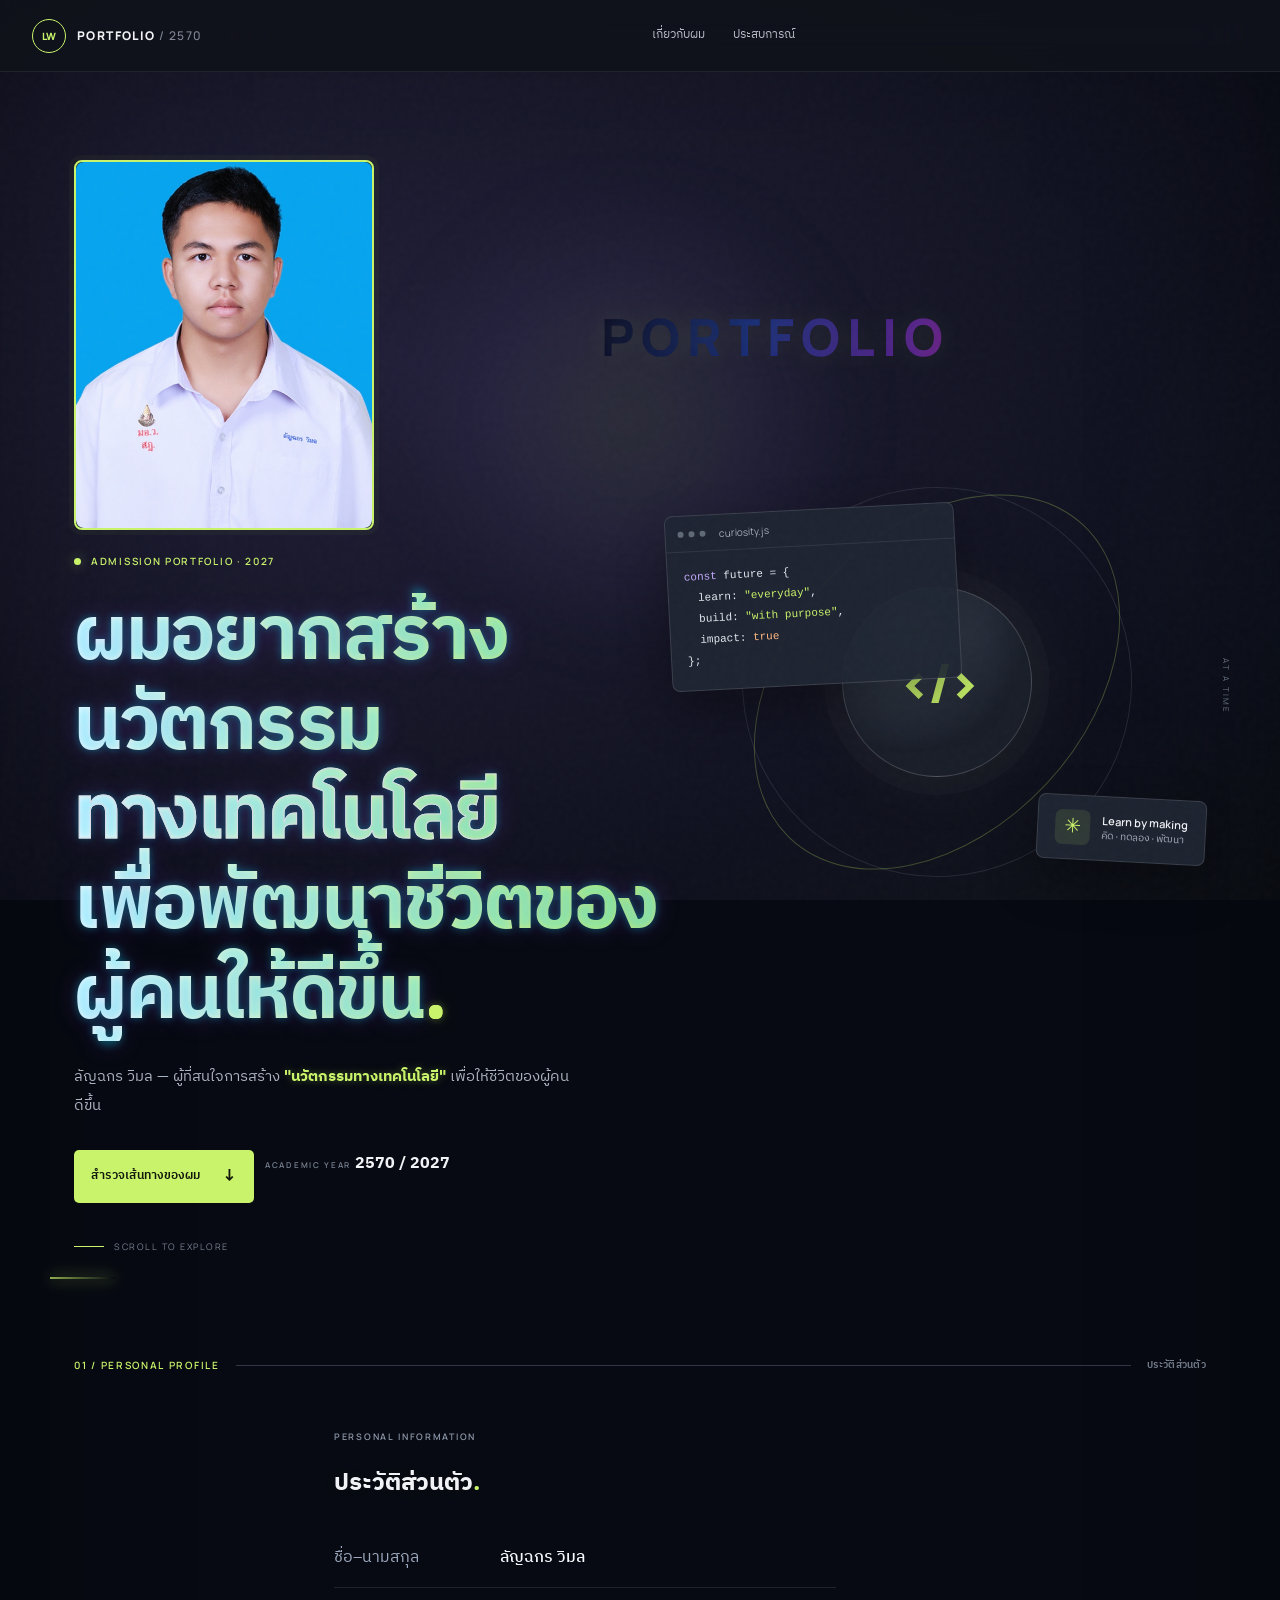
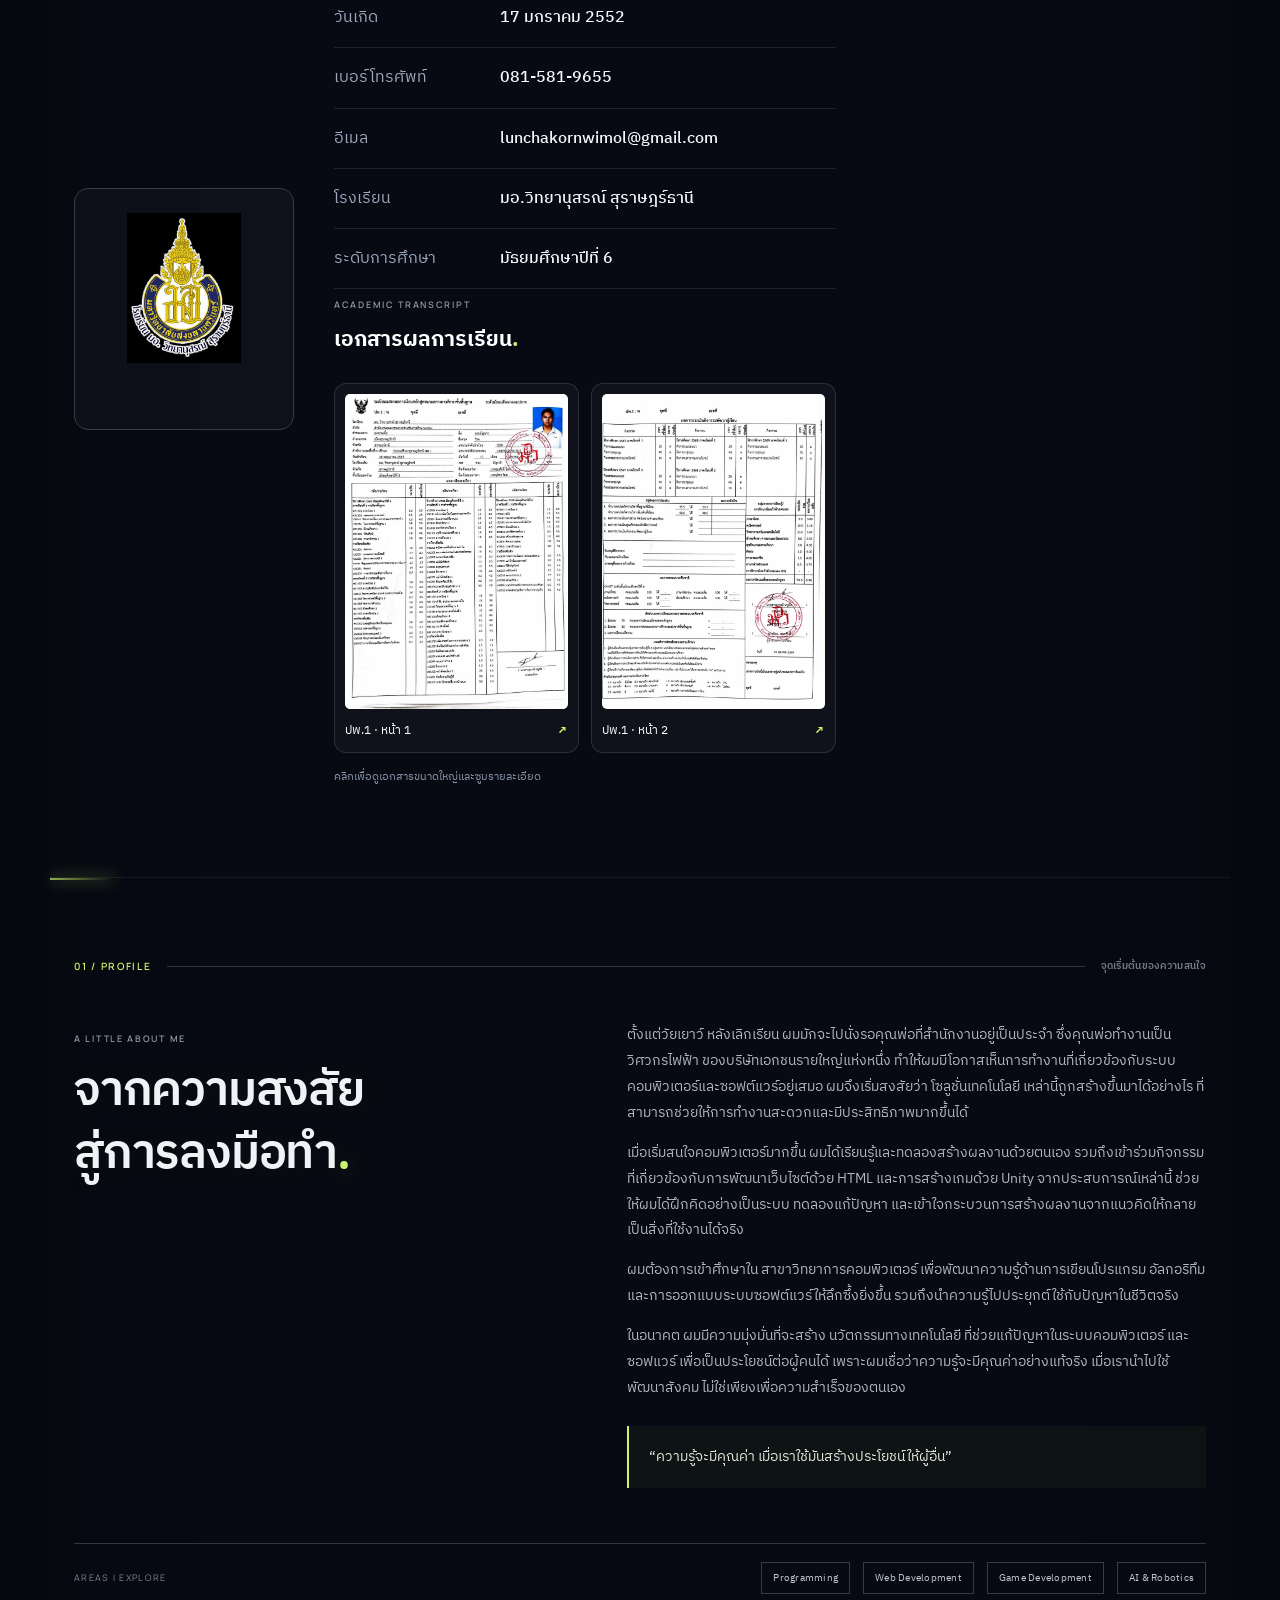
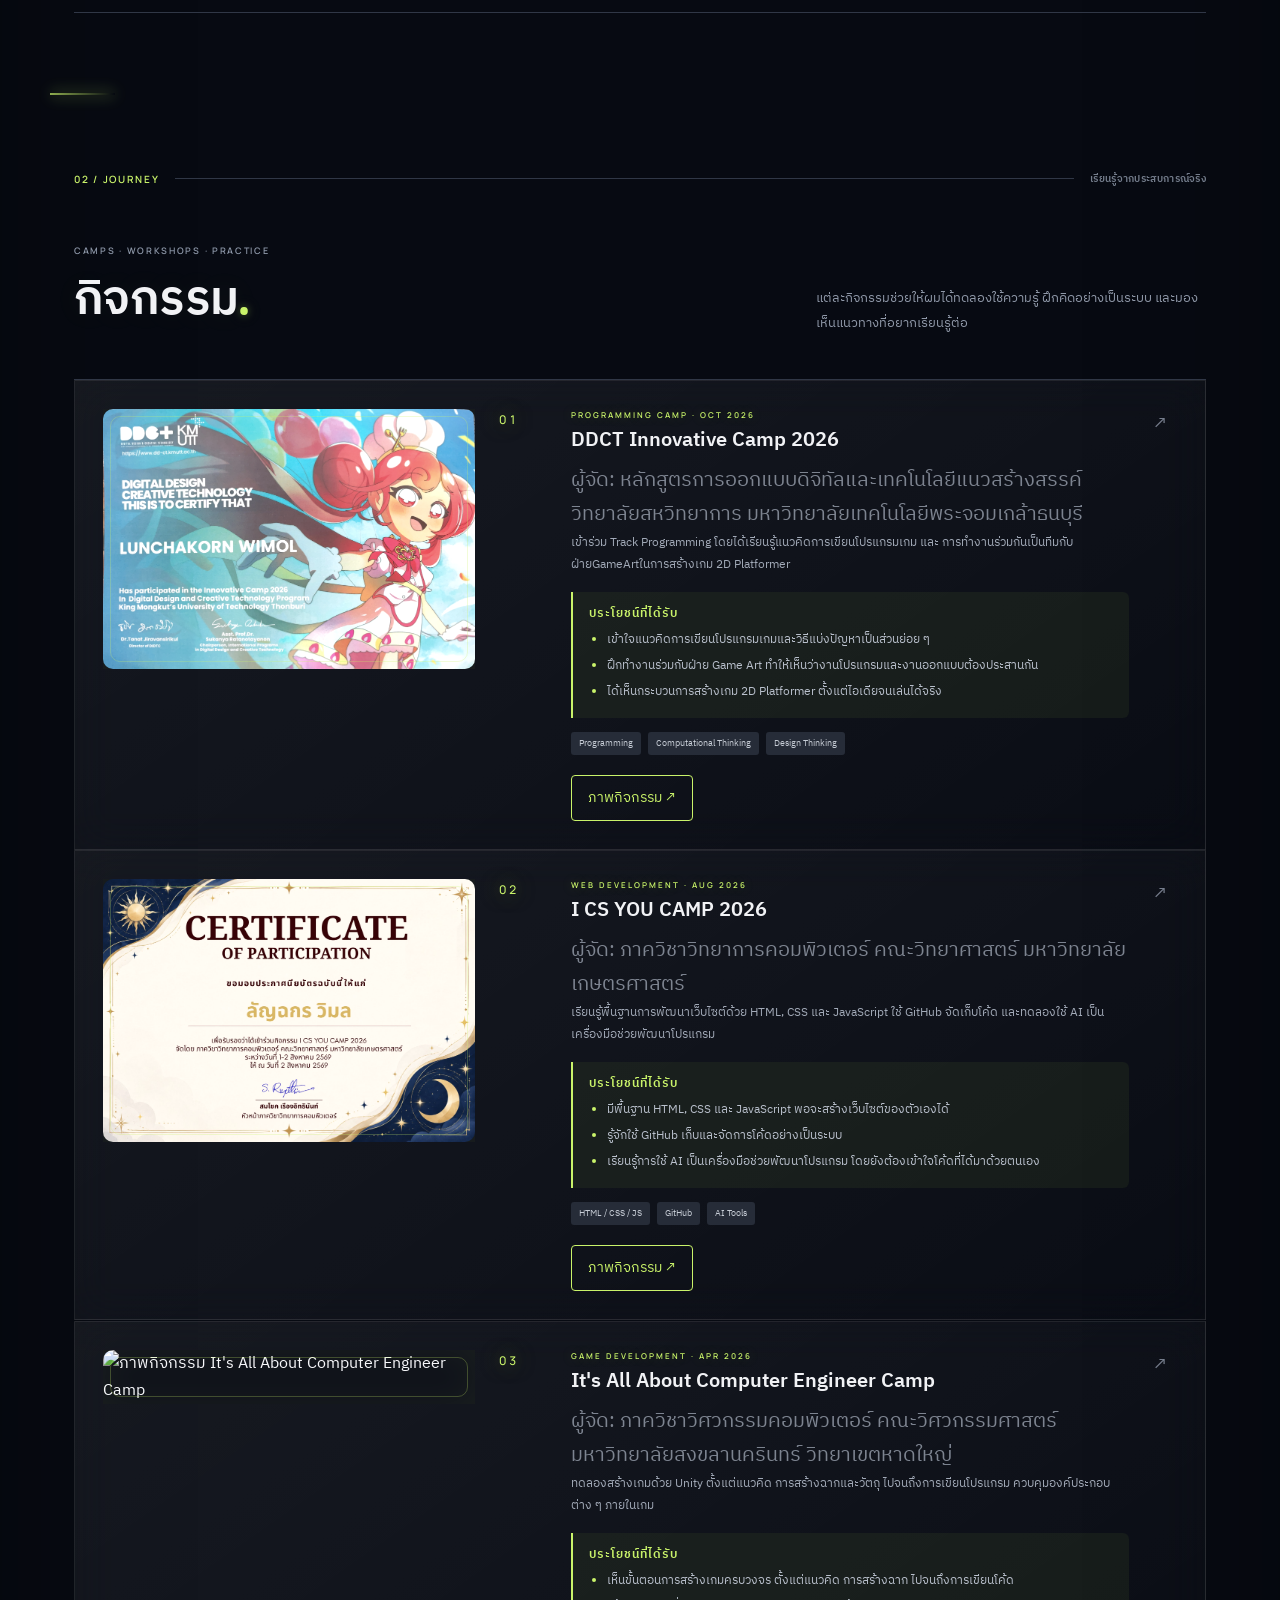
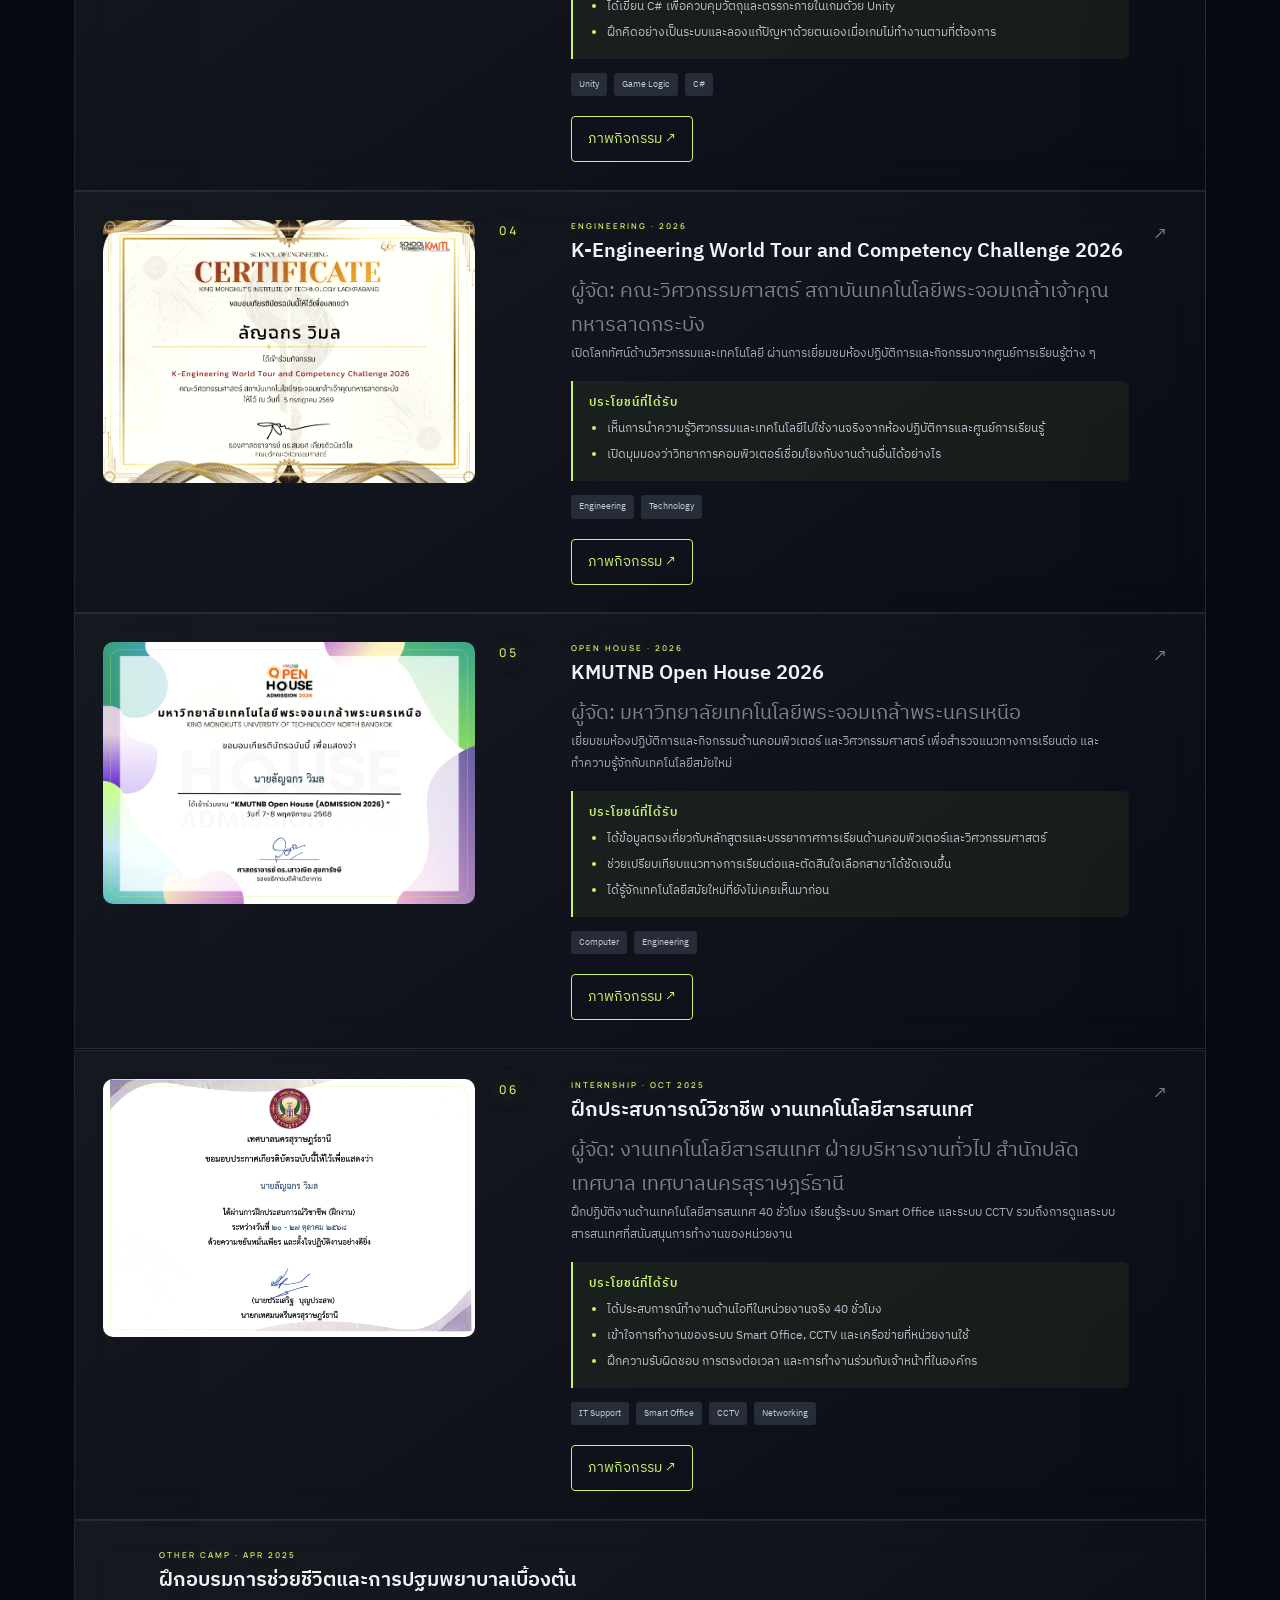
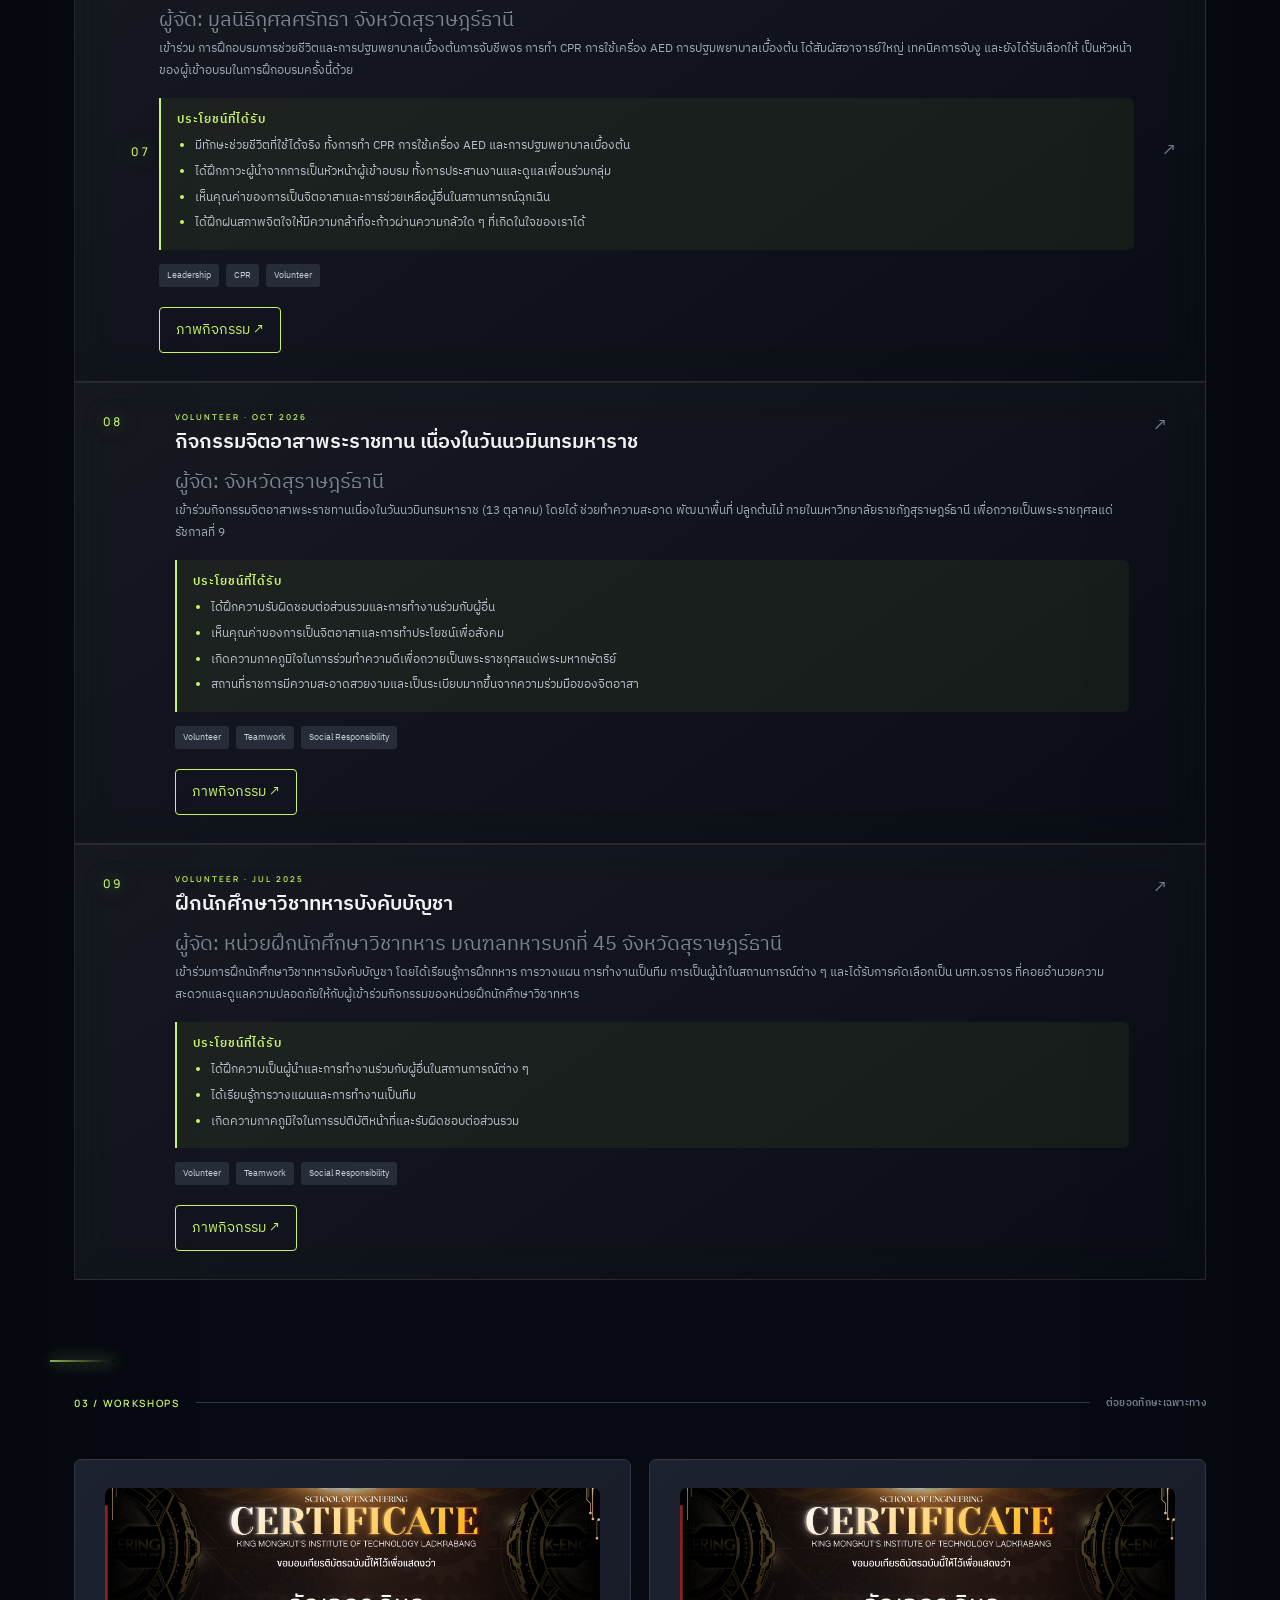
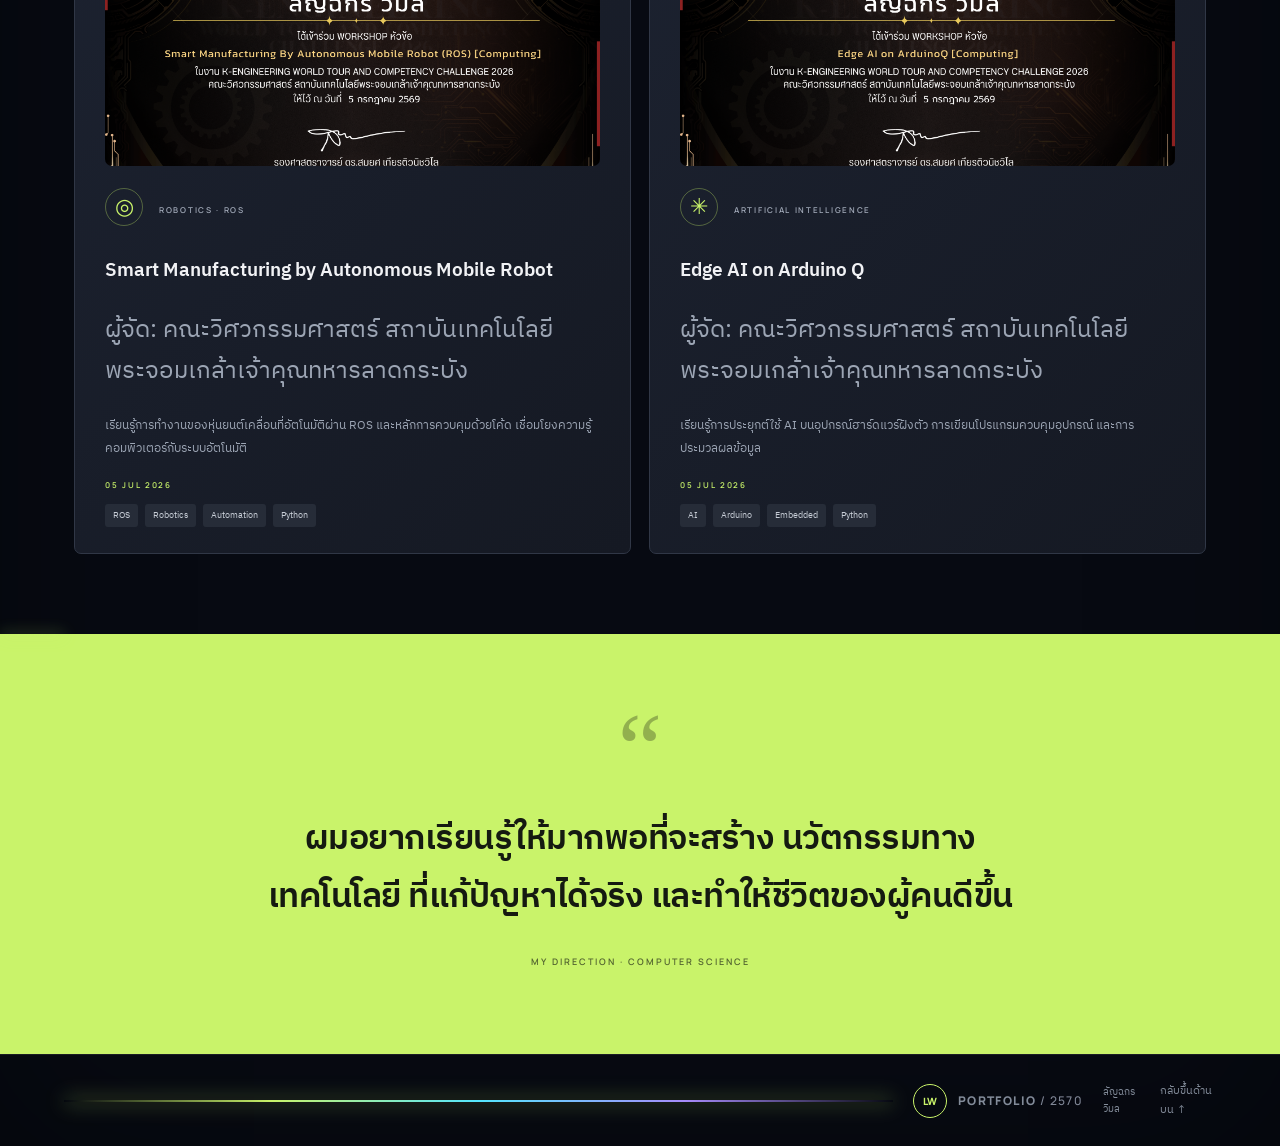
==== commit f34783ed: "Add files via upload" ====
--- a/index.html
+++ b/index.html
@@ -1,155 +1,885 @@
-
-<!DOCTYPE html>
-<html lang="th">
-<head>
-  <meta charset="UTF-8">
-  <meta name="viewport" content="width=device-width, initial-scale=1.0">
-  <title>Songkran Simulator | Game Showcase</title>
-
-  <link rel="preconnect" href="https://fonts.googleapis.com">
-  <link href="https://fonts.googleapis.com/css2?family=Kanit:wght@300;400;500;600;700;800&family=Mali:wght@400;500;600;700&display=swap" rel="stylesheet">
-
-  <link rel="stylesheet" href="style.css">
-</head>
-
-<body>
-
-<header class="navbar">
-  <a href="#home" class="logo">
-    <span class="logo-icon">SS</span>
-    Songkran Simulator
-  </a>
-
-  <nav>
-    <a href="#home">หน้าแรก</a>
-    <a href="#game">ตัวอย่างเกม</a>
-  </nav>
-
-  <a href="#game" class="nav-button">EXPLORE ↗</a>
-</header>
-
-<main>
-
-  <!-- HERO -->
-  <section class="hero" id="home">
-
-   
-
-<div class="hero-desc">
-  <p class="hero-intro">
-    สัมผัสความสนุกของเทศกาลสงกรานต์
-    ผ่านเกม 2D สไตล์ภาพวาดสุดสดใส
-  </p>
-
-  <p class="hero-detail">
-    ผลงานจากความร่วมมือของกลุ่ม Game Art
-    และ Programming ในค่าย DDCT Innovative Camp 2026
-  </p>
-
-  <p class="hero-credit">
-    หลักสูตรการออกแบบดิจิทัลและเทคโนโลยีแนวสร้างสรรค์
-    วิทยาลัยสหวิทยาการ มหาวิทยาลัยเทคโนโลยีพระจอมเกล้าธนบุรี
-  </p>
-</div>
-
-
-
-      <a href="#game" class="discover">
-        DISCOVER THE GAME ↓
-      </a>
-    </div>
-
-   <div class="hero-image">
-  <div class="image-glow"></div>
-  <img src="assets/poster.JPG" alt="Songkran Simulator Poster">
-</div>
-
-  </section>
-
-
-  <!-- GAME VIDEO -->
-  <section class="game-section" id="game">
-
-    <div class="section-title">
-      <div>
-        <span class="eyebrow">GAME PREVIEW</span>
-        <h2>Experience the <span>Game</span></h2>
-      </div>
-
-      <p>
-        รับชมตัวอย่างการเล่น<br>
-        ก่อนลงสนามจริง!
-      </p>
-    </div>
-
-    <!-- VIDEO -->
-    <div class="video-container">
-
-      <div class="video-header">
-        <span class="status-dot"></span>
-        GAMEPLAY VIDEO
-        <span class="video-label">PREVIEW 01</span>
-      </div>
-
-      <video controls playsinline preload="metadata"
-        poster="assets/songkran-poster.jpg">
-
-        <source src="assets/gameplay.mp4" type="video/mp4">
-
-        Your browser does not support video.
-
-      </video>
-
-    </div>
-
-
-    <!-- DOWNLOAD GAME -->
-    <div class="play-section">
-
-      <span class="ready">✦ READY PLAYER ONE? ✦</span>
-
-      <a href="assets/06_InsertFunnyJoke.zip"
-         class="play-button"
-         id="downloadButton"
-         download>
-
-        <span class="game-icon">🎮</span>
-
-        <span class="button-text">
-          <strong>ดาวน์โหลดเกม</strong>
-          <small>DOWNLOAD FOR WINDOWS · ZIP</small>
-        </span>
-
-        <span class="arrow">↓</span>
-
-      </a>
-
-      <p id="deviceMessage">
-        ดาวน์โหลดเกมและแตกไฟล์ ZIP ก่อนเปิดเล่นบน Windows
-      </p>
-
-    </div>
-
-  </section>
-
-</main>
-
-
-<!-- FOOTER -->
-<footer>
-
-  <div class="footer-logo">
-    <span class="logo-icon">SS</span>
-    SONGKRAN SIMULATOR
-  </div>
-
-  <p>GAME SHOWCASE · INSERT FUNNY JOKE GROUP · DDCT INNOVATIVE CAMP 2026 </p>
-
-  <a href="#home" class="back-top">↑</a>
-
-</footer>
-
-<script src="script.js"></script>
-
-</body>
-</html>
+<!doctype html>
+<html lang="th">
+<head>
+  <meta charset="utf-8">
+  <meta name="viewport" content="width=device-width, initial-scale=1">
+  <meta name="theme-color" content="#10131b">
+  <meta name="description" content="แฟ้มสะสมผลงาน ลัญฉกร วิมล | สาขาวิทยาการคอมพิวเตอร์">
+
+  <title>Lunchakorn Wimol — Portfolio 2570</title>
+
+  <link rel="preconnect" href="https://fonts.googleapis.com">
+  <link rel="preconnect" href="https://fonts.gstatic.com" crossorigin>
+
+  <link
+    href="https://fonts.googleapis.com/css2?family=IBM+Plex+Sans+Thai:wght@300;400;500;600;700&family=Manrope:wght@400;500;600;700;800&display=swap"
+    rel="stylesheet"
+  >
+
+  <link rel="stylesheet" href="style.css">
+</head>
+<!-- Transcript Zoom Viewer -->
+<div id="transcriptModal" class="transcript-modal">
+
+  <button class="transcript-close"
+    onclick="closeTranscript()">×</button>
+
+  <div class="zoom-controls">
+    <button onclick="zoomTranscript(0.2)">＋</button>
+    <button onclick="zoomTranscript(-0.2)">－</button>
+    <button onclick="resetTranscriptZoom()">RESET</button>
+  </div>
+
+  <div id="transcriptViewer" class="transcript-image-container">
+    <img id="transcriptLarge" src="" alt="เอกสารผลการเรียน">
+  </div>
+
+</div>
+
+</div>
+<body>
+  <div class="grain" aria-hidden="true"></div>
+
+  <!-- Navigation -->
+  <header class="nav">
+    <a class="wordmark" href="#home" aria-label="กลับหน้าแรก">
+      <span class="mark">LW</span>
+      <span>PORTFOLIO<span class="year"> / 2570</span></span>
+    </a>
+
+    <nav class="nav-links" aria-label="เมนูหลัก">
+      <a href="#about">เกี่ยวกับผม</a>
+      <a href="#journey">ประสบการณ์</a>
+      <a href="original.pdf" target="_blank" rel="noopener"></a>
+    </nav>
+
+  </header>
+
+  <main>
+
+    <!-- Hero -->
+    <section class="hero" id="home">
+      <div class="hero-copy">
+
+        <div class="profile-photo">
+          <img
+            id="profile-image"
+            src="assets/profile.jpg"
+            alt="ภาพโปรไฟล์ ลัญฉกร วิมล"
+          >
+        </div>
+
+        <div class="kicker">
+          <span class="pulse"></span>
+          ADMISSION PORTFOLIO · 2027
+        </div>
+
+       <h1>
+  ผมอยากสร้าง<br>
+  นวัตกรรม<br>
+  <span class="outline">ทางเทคโนโลยี</span><br>
+  เพื่อพัฒนาชีวิตของผู้คนให้ดีขึ้น<span class="dot">.</span>
+</h1>
+
+        <p class="hero-desc">
+  ลัญฉกร วิมล — ผู้ที่สนใจการสร้าง 
+  <strong>"นวัตกรรมทางเทคโนโลยี"</strong> เพื่อให้ชีวิตของผู้คนดีขึ้น
+</p>
+
+        <div class="hero-actions">
+          <a class="btn btn-primary" href="#journey">
+            สำรวจเส้นทางของผม <span>↓</span>
+          </a>
+
+          <div>
+            <span class="meta-label">ACADEMIC YEAR</span>
+            <strong>2570 / 2027</strong>
+          </div>
+        </div>
+
+      </div>
+
+      <!-- Decorative graphic -->
+      <div class="hero-art" aria-label="ภาพกราฟิกตกแต่ง">
+
+<div class="portfolio-wordmark" aria-label="Portfolio">
+  <span class="wordmark-line"></span>
+  <span class="wordmark-text">PORTFOLIO</span>
+  <span class="wordmark-line"></span>
+</div>
+        <div class="orbit orbit-one"></div>
+        <div class="orbit orbit-two"></div>
+
+        <div class="orb-core">
+          <span>&lt;/&gt;</span>
+        </div>
+
+        <div class="float-card code-card">
+          <div class="code-top">
+            <i></i>
+            <i></i>
+            <i></i>
+            <span>curiosity.js</span>
+          </div>
+
+          <pre><span class="code-purple">const</span> future = {
+  learn: <span class="code-green">"everyday"</span>,
+  build: <span class="code-green">"with purpose"</span>,
+  impact: <span class="code-orange">true</span>
+};</pre>
+        </div>
+
+        <div class="float-card badge-card">
+          <span class="badge-icon">✳</span>
+          <div>
+            <strong>Learn by making</strong>
+            <small>คิด · ทดลอง · พัฒนา</small>
+          </div>
+        </div>
+
+        <div class="side-note">
+          DESIGNING A BETTER TOMORROW — ONE LINE AT A TIME
+        </div>
+      </div>
+
+      <div class="scroll-hint">
+        <span></span>
+        SCROLL TO EXPLORE
+      </div>
+    </section>
+
+    <!-- Personal Profile -->
+    <section class="personal-profile section" id="personal-profile">
+      <div class="section-head">
+        <span class="section-no">01 / PERSONAL PROFILE</span>
+        <span class="section-rule"></span>
+        <span class="section-note">ประวัติส่วนตัว</span>
+      </div>
+
+      <div class="personal-profile-grid">
+        <div class="school-logo">
+          <img src="assets/pws.png" alt="โลโก้โรงเรียน">
+          <p></p>
+        </div>
+
+        <div class="personal-info">
+          <p class="eyebrow">PERSONAL INFORMATION</p>
+          <h2>ประวัติส่วนตัว<span class="dot">.</span></h2>
+
+          <div class="personal-info-list">
+            <div>
+              <span>ชื่อ–นามสกุล</span>
+              <strong>ลัญฉกร วิมล</strong>
+            </div>
+            <div>
+              <span>วันเกิด</span>
+              <strong>17 มกราคม 2552</strong>
+            </div>
+            <div>
+              <span>เบอร์โทรศัพท์</span>
+              <strong>081-581-9655</strong>
+            </div>
+            <div>
+              <span>อีเมล</span>
+              <strong>lunchakornwimol@gmail.com</strong>
+            </div>
+            <div>
+              <span>โรงเรียน</span>
+              <strong>มอ.วิทยานุสรณ์ สุราษฎร์ธานี</strong>
+            </div>
+            <div>
+              <span>ระดับการศึกษา</span>
+              <strong>มัธยมศึกษาปีที่ 6</strong>
+            </div>
+          </div>
+          <!-- Transcript Documents -->
+<div class="transcript-panel">
+
+  <p class="eyebrow">ACADEMIC TRANSCRIPT</p>
+  <h3>เอกสารผลการเรียน<span>.</span></h3>
+
+  <div class="transcript-grid">
+
+    <button class="transcript-card"
+      onclick="openTranscript('assets/pp1-1.JPG')">
+      <img src="assets/pp1-1.JPG" alt="ใบ ปพ.1 หน้า 1">
+      <span>ปพ.1 · หน้า 1 <b>↗</b></span>
+    </button>
+
+    <button class="transcript-card"
+      onclick="openTranscript('assets/pp1-2.JPG')">
+      <img src="assets/pp1-2.JPG" alt="ใบ ปพ.1 หน้า 2">
+      <span>ปพ.1 · หน้า 2 <b>↗</b></span>
+    </button>
+
+  </div>
+
+  <p class="transcript-hint">
+    คลิกเพื่อดูเอกสารขนาดใหญ่และซูมรายละเอียด
+  </p>
+
+</div>
+        </div>
+      </div>
+    </section>
+
+    <!-- About -->
+    <section class="about section" id="about">
+      <div class="section-head">
+        <span class="section-no">01 / PROFILE</span>
+        <span class="section-rule"></span>
+        <span class="section-note">จุดเริ่มต้นของความสนใจ</span>
+      </div>
+
+      <div class="about-grid">
+        <div>
+          <p class="eyebrow">A LITTLE ABOUT ME</p>
+
+          <h2>
+            จากความสงสัย<br>
+            สู่การลงมือทำ<span class="dot">.</span>
+          </h2>
+        </div>
+
+        <div class="about-text">
+          <p>
+            ตั้งแต่วัยเยาว์ หลังเลิกเรียน ผมมักจะไปนั่งรอคุณพ่อที่สำนักงานอยู่เป็นประจำ
+            ซึ่งคุณพ่อทำงานเป็น วิศวกรไฟฟ้า ของบริษัทเอกชนรายใหญ่แห่งหนึ่ง
+            ทำให้ผมมีโอกาสเห็นการทำงานที่เกี่ยวข้องกับระบบคอมพิวเตอร์และซอฟต์แวร์อยู่เสมอ
+            ผมจึงเริ่มสงสัยว่า โซลูชั่นเทคโนโลยี เหล่านี้ถูกสร้างขึ้นมาได้อย่างไร
+            ที่สามารถช่วยให้การทำงานสะดวกและมีประสิทธิภาพมากขึ้นได้
+          </p>
+
+          <p>
+            เมื่อเริ่มสนใจคอมพิวเตอร์มากขึ้น ผมได้เรียนรู้และทดลองสร้างผลงานด้วยตนเอง
+            รวมถึงเข้าร่วมกิจกรรมที่เกี่ยวข้องกับการพัฒนาเว็บไซต์ด้วย HTML
+            และการสร้างเกมด้วย Unity จากประสบการณ์เหล่านี้ ช่วยให้ผมได้ฝึกคิดอย่างเป็นระบบ
+            ทดลองแก้ปัญหา และเข้าใจกระบวนการสร้างผลงานจากแนวคิดให้กลายเป็นสิ่งที่ใช้งานได้จริง
+          </p>
+
+          <p>
+            ผมต้องการเข้าศึกษาใน สาขาวิทยาการคอมพิวเตอร์
+            เพื่อพัฒนาความรู้ด้านการเขียนโปรแกรม อัลกอริทึม
+            และการออกแบบระบบซอฟต์แวร์ให้ลึกซึ้งยิ่งขึ้น
+            รวมถึงนำความรู้ไปประยุกต์ใช้กับปัญหาในชีวิตจริง
+          </p>
+
+          <p>
+            ในอนาคต ผมมีความมุ่งมั่นที่จะสร้าง นวัตกรรมทางเทคโนโลยี ที่ช่วยแก้ปัญหาในระบบคอมพิวเตอร์
+            และซอฟแวร์ เพื่อเป็นประโยชน์ต่อผู้คนได้ เพราะผมเชื่อว่าความรู้จะมีคุณค่าอย่างแท้จริง
+            เมื่อเรานำไปใช้พัฒนาสังคม ไม่ใช่เพียงเพื่อความสำเร็จของตนเอง
+          </p>
+
+          <div class="quote">
+            “ความรู้จะมีคุณค่า เมื่อเราใช้มันสร้างประโยชน์ให้ผู้อื่น”
+          </div>
+        </div>
+      </div>
+
+      <div class="skill-strip">
+        <span>AREAS I EXPLORE</span>
+        <div>Programming</div>
+        <div>Web Development</div>
+        <div>Game Development</div>
+        <div>AI &amp; Robotics</div>
+      </div>
+    </section>
+
+    <!-- Experiences -->
+    <section class="journey section" id="journey">
+      <div class="section-head">
+        <span class="section-no">02 / JOURNEY</span>
+        <span class="section-rule"></span>
+        <span class="section-note">เรียนรู้จากประสบการณ์จริง</span>
+      </div>
+
+      <div class="journey-title">
+        <div>
+          <p class="eyebrow">CAMPS · WORKSHOPS · PRACTICE</p>
+          <h2>กิจกรรม<span class="dot">.</span></h2>
+        </div>
+
+        <p>
+          แต่ละกิจกรรมช่วยให้ผมได้ทดลองใช้ความรู้
+          ฝึกคิดอย่างเป็นระบบ และมองเห็นแนวทางที่อยากเรียนรู้ต่อ
+        </p>
+      </div>
+
+      <div class="experience-list">
+
+        <!-- Experience 01 -->
+        <article class="experience featured">
+          <div class="project-images">
+            <img
+              src="assets/ddct-2.png"
+              alt="ภาพกิจกรรม DDCT Innovative Camp 2026"
+              loading="lazy"
+            >
+          </div>
+
+          <div class="exp-index">01</div>
+
+          <div class="exp-content">
+            <div class="exp-type">
+              PROGRAMMING CAMP · OCT 2026
+            </div>
+
+            <h3>DDCT Innovative Camp 2026</h3>
+
+            <p class="organizer">
+              ผู้จัด: หลักสูตรการออกแบบดิจิทัลและเทคโนโลยีแนวสร้างสรรค์ วิทยาลัยสหวิทยาการ
+              มหาวิทยาลัยเทคโนโลยีพระจอมเกล้าธนบุรี
+            </p>
+
+            <p>
+              เข้าร่วม Track Programming โดยได้เรียนรู้แนวคิดการเขียนโปรแกรมเกม
+            และ การทำงานร่วมกันเป็นทีมกับฝ่ายGameArtในการสร้างเกม 2D Platformer 
+            </p>
+
+            <div class="benefits">
+              <h4>ประโยชน์ที่ได้รับ</h4>
+              <ul>
+                <li>เข้าใจแนวคิดการเขียนโปรแกรมเกมและวิธีแบ่งปัญหาเป็นส่วนย่อย ๆ</li>
+                <li>ฝึกทำงานร่วมกับฝ่าย Game Art ทำให้เห็นว่างานโปรแกรมและงานออกแบบต้องประสานกัน</li>
+                <li>ได้เห็นกระบวนการสร้างเกม 2D Platformer ตั้งแต่ไอเดียจนเล่นได้จริง</li>
+              </ul>
+            </div>
+
+            <div class="tags">
+              <span>Programming</span>
+              <span>Computational Thinking</span>
+              <span>Design Thinking</span>
+            </div>
+
+            <a class="activity-button" href="activity.html?id=01">
+              ภาพกิจกรรม ↗
+            </a>
+          </div>
+
+          <div class="exp-arrow">↗</div>
+        </article>
+
+        <!-- Experience 02 -->
+        <article class="experience">
+          <div class="project-images">
+            <img
+              src="assets/icsyou-1.jpg"
+              alt="ภาพกิจกรรม I CS YOU CAMP 2026"
+              loading="lazy"
+            >
+          </div>
+
+          <div class="exp-index">02</div>
+
+          <div class="exp-content">
+            <div class="exp-type">
+              WEB DEVELOPMENT · AUG 2026
+            </div>
+
+            <h3>I CS YOU CAMP 2026</h3>
+
+            <p class="organizer">
+              ผู้จัด: ภาควิชาวิทยาการคอมพิวเตอร์
+              คณะวิทยาศาสตร์ มหาวิทยาลัยเกษตรศาสตร์
+            </p>
+
+            <p>
+              เรียนรู้พื้นฐานการพัฒนาเว็บไซต์ด้วย HTML, CSS และ JavaScript
+              ใช้ GitHub จัดเก็บโค้ด และทดลองใช้ AI
+              เป็นเครื่องมือช่วยพัฒนาโปรแกรม
+            </p>
+
+            <div class="benefits">
+              <h4>ประโยชน์ที่ได้รับ</h4>
+              <ul>
+                <li>มีพื้นฐาน HTML, CSS และ JavaScript พอจะสร้างเว็บไซต์ของตัวเองได้</li>
+                <li>รู้จักใช้ GitHub เก็บและจัดการโค้ดอย่างเป็นระบบ</li>
+                <li>เรียนรู้การใช้ AI เป็นเครื่องมือช่วยพัฒนาโปรแกรม โดยยังต้องเข้าใจโค้ดที่ได้มาด้วยตนเอง</li>
+              </ul>
+            </div>
+
+            <div class="tags">
+              <span>HTML / CSS / JS</span>
+              <span>GitHub</span>
+              <span>AI Tools</span>
+            </div>
+
+            <a class="activity-button" href="activity.html?id=02">
+              ภาพกิจกรรม ↗
+            </a>
+          </div>
+
+          <div class="exp-arrow">↗</div>
+        </article>
+
+        <!-- Experience 03 -->
+        <article class="experience">
+          <div class="project-images">
+            <img
+              src="assets/unity-1.jpg"
+              alt="ภาพกิจกรรม It's All About Computer Engineer Camp"
+              loading="lazy"
+            >
+          </div>
+
+          <div class="exp-index">03</div>
+
+          <div class="exp-content">
+            <div class="exp-type">
+              GAME DEVELOPMENT · APR 2026
+            </div>
+
+            <h3>It's All About Computer Engineer Camp</h3>
+
+            <p class="organizer">
+              ผู้จัด: ภาควิชาวิศวกรรมคอมพิวเตอร์ คณะวิศวกรรมศาสตร์
+              มหาวิทยาลัยสงขลานครินทร์ วิทยาเขตหาดใหญ่
+            </p>
+
+            <p>
+              ทดลองสร้างเกมด้วย Unity ตั้งแต่แนวคิด
+              การสร้างฉากและวัตถุ ไปจนถึงการเขียนโปรแกรม
+              ควบคุมองค์ประกอบต่าง ๆ ภายในเกม
+            </p>
+
+            <div class="benefits">
+              <h4>ประโยชน์ที่ได้รับ</h4>
+              <ul>
+                <li>เห็นขั้นตอนการสร้างเกมครบวงจร ตั้งแต่แนวคิด การสร้างฉาก ไปจนถึงการเขียนโค้ด</li>
+                <li>ได้เขียน C# เพื่อควบคุมวัตถุและตรรกะภายในเกมด้วย Unity</li>
+                <li>ฝึกคิดอย่างเป็นระบบและลองแก้ปัญหาด้วยตนเองเมื่อเกมไม่ทำงานตามที่ต้องการ</li>
+              </ul>
+            </div>
+
+            <div class="tags">
+              <span>Unity</span>
+              <span>Game Logic</span>
+              <span>C#</span>
+            </div>
+
+            <a class="activity-button" href="activity.html?id=03">
+              ภาพกิจกรรม ↗
+            </a>
+          </div>
+
+          <div class="exp-arrow">↗</div>
+        </article>
+
+        <!-- Experience 04 -->
+        <article class="experience">
+          <div class="project-images">
+            <img
+              src="assets/kmitl1.PNG"
+              alt="ภาพกิจกรรม K-Engineering World Tour and Competency Challenge 2026"
+              loading="lazy"
+            >
+          </div>
+
+          <div class="exp-index">04</div>
+
+          <div class="exp-content">
+            <div class="exp-type">
+              ENGINEERING · 2026
+            </div>
+
+            <h3>
+              K-Engineering World Tour and Competency Challenge 2026
+            </h3>
+
+            <p class="organizer">
+              ผู้จัด: คณะวิศวกรรมศาสตร์ สถาบันเทคโนโลยีพระจอมเกล้าเจ้าคุณทหารลาดกระบัง
+            </p>
+
+            <p>
+              เปิดโลกทัศน์ด้านวิศวกรรมและเทคโนโลยี
+              ผ่านการเยี่ยมชมห้องปฏิบัติการและกิจกรรมจากศูนย์การเรียนรู้ต่าง ๆ
+            </p>
+
+            <div class="benefits">
+              <h4>ประโยชน์ที่ได้รับ</h4>
+              <ul>
+                <li>เห็นการนำความรู้วิศวกรรมและเทคโนโลยีไปใช้งานจริงจากห้องปฏิบัติการและศูนย์การเรียนรู้</li>
+                <li>เปิดมุมมองว่าวิทยาการคอมพิวเตอร์เชื่อมโยงกับงานด้านอื่นได้อย่างไร</li>
+              </ul>
+            </div>
+
+            <div class="tags">
+              <span>Engineering</span>
+              <span>Technology</span>
+            </div>
+
+            <a class="activity-button" href="activity.html?id=04">
+              ภาพกิจกรรม ↗
+            </a>
+          </div>
+
+          <div class="exp-arrow">↗</div>
+        </article>
+
+        <!-- Experience 05 -->
+        <article class="experience">
+          <div class="project-images">
+            <img
+              src="assets/kmutnb.PNG"
+              alt="ภาพกิจกรรม KMUTNB Open House 2026"
+              loading="lazy"
+            >
+          </div>
+
+          <div class="exp-index">05</div>
+
+          <div class="exp-content">
+            <div class="exp-type">
+              OPEN HOUSE · 2026
+            </div>
+
+            <h3>KMUTNB Open House 2026</h3>
+
+            <p class="organizer">
+              ผู้จัด: มหาวิทยาลัยเทคโนโลยีพระจอมเกล้าพระนครเหนือ
+            </p>
+
+            <p>
+              เยี่ยมชมห้องปฏิบัติการและกิจกรรมด้านคอมพิวเตอร์
+              และวิศวกรรมศาสตร์ เพื่อสำรวจแนวทางการเรียนต่อ
+              และทำความรู้จักกับเทคโนโลยีสมัยใหม่
+            </p>
+
+            <div class="benefits">
+              <h4>ประโยชน์ที่ได้รับ</h4>
+              <ul>
+                <li>ได้ข้อมูลตรงเกี่ยวกับหลักสูตรและบรรยากาศการเรียนด้านคอมพิวเตอร์และวิศวกรรมศาสตร์</li>
+                <li>ช่วยเปรียบเทียบแนวทางการเรียนต่อและตัดสินใจเลือกสาขาได้ชัดเจนขึ้น</li>
+                <li>ได้รู้จักเทคโนโลยีสมัยใหม่ที่ยังไม่เคยเห็นมาก่อน</li>
+              </ul>
+            </div>
+
+            <div class="tags">
+              <span>Computer</span>
+              <span>Engineering</span>
+            </div>
+
+            <a class="activity-button" href="activity.html?id=05">
+              ภาพกิจกรรม ↗
+            </a>
+          </div>
+
+          <div class="exp-arrow">↗</div>
+        </article>
+
+        <!-- Experience 06 -->
+        <article class="experience">
+          <div class="project-images">
+            <img
+              src="assets/t.jpg"
+              alt="ภาพกิจกรรมฝึกประสบการณ์วิชาชีพ เทศบาลนครสุราษฎร์ธานี"
+              loading="lazy"
+            >
+          </div>
+
+          <div class="exp-index">06</div>
+
+          <div class="exp-content">
+            <div class="exp-type">
+              INTERNSHIP · OCT 2025
+            </div>
+
+            <h3>ฝึกประสบการณ์วิชาชีพ งานเทคโนโลยีสารสนเทศ</h3>
+
+            <p class="organizer">
+              ผู้จัด: งานเทคโนโลยีสารสนเทศ ฝ่ายบริหารงานทั่วไป สำนักปลัดเทศบาล
+              เทศบาลนครสุราษฎร์ธานี
+            </p>
+
+            <p>
+              ฝึกปฏิบัติงานด้านเทคโนโลยีสารสนเทศ 40 ชั่วโมง
+              เรียนรู้ระบบ Smart Office และระบบ CCTV
+              รวมถึงการดูแลระบบสารสนเทศที่สนับสนุนการทำงานของหน่วยงาน
+            </p>
+
+            <div class="benefits">
+              <h4>ประโยชน์ที่ได้รับ</h4>
+              <ul>
+                <li>ได้ประสบการณ์ทำงานด้านไอทีในหน่วยงานจริง 40 ชั่วโมง</li>
+                <li>เข้าใจการทำงานของระบบ Smart Office, CCTV และเครือข่ายที่หน่วยงานใช้</li>
+                <li>ฝึกความรับผิดชอบ การตรงต่อเวลา และการทำงานร่วมกับเจ้าหน้าที่ในองค์กร</li>
+              </ul>
+            </div>
+
+            <div class="tags">
+              <span>IT Support</span>
+              <span>Smart Office</span>
+              <span>CCTV</span>
+              <span>Networking</span>
+            </div>
+
+            <a class="activity-button" href="activity.html?id=06">
+              ภาพกิจกรรม ↗
+            </a>
+          </div>
+
+          <div class="exp-arrow">↗</div>
+        </article>
+
+        <!-- Experience 07 -->
+        <article class="experience featured">
+          <div class="project-images">
+            <img
+              src="assets/กู้ภัย (1).JPG"
+              alt="ฝึกอบรมการช่วยชีวิตและการปฐมพยาบาลเบื้องต้น"
+              loading="lazy"
+            >
+          </div>
+
+          <div class="exp-index">07</div>
+
+          <div class="exp-content">
+            <div class="exp-type">
+              OTHER CAMP · APR 2025
+            </div>
+
+            <h3>ฝึกอบรมการช่วยชีวิตและการปฐมพยาบาลเบื้องต้น</h3>
+
+            <p class="organizer">
+              ผู้จัด: มูลนิธิกุศลศรัทธา จังหวัดสุราษฎร์ธานี
+            </p>
+
+            <p>
+              เข้าร่วม การฝึกอบรมการช่วยชีวิตและการปฐมพยาบาลเบื้องต้นการจับชีพจร การทำ CPR การใช้เครื่อง AED การปฐมพยาบาลเบื้องต้น ได้สัมผัสอาจารย์ใหญ่ เทคนิคการจับงู และยังได้รับเลือกให้
+              เป็นหัวหน้าของผู้เข้าอบรมในการฝึกอบรมครั้งนี้ด้วย
+            </p>
+
+            <div class="benefits">
+              <h4>ประโยชน์ที่ได้รับ</h4>
+              <ul>
+                <li>มีทักษะช่วยชีวิตที่ใช้ได้จริง ทั้งการทำ CPR การใช้เครื่อง AED และการปฐมพยาบาลเบื้องต้น</li>
+                <li>ได้ฝึกภาวะผู้นำจากการเป็นหัวหน้าผู้เข้าอบรม ทั้งการประสานงานและดูแลเพื่อนร่วมกลุ่ม</li>
+                <li>เห็นคุณค่าของการเป็นจิตอาสาและการช่วยเหลือผู้อื่นในสถานการณ์ฉุกเฉิน</li>
+                <li>ได้ฝึกฝนสภาพจิตใจให้มีความกล้าที่จะก้าวผ่านความกลัวใด ๆ ที่เกิดในใจของเราได้</li>
+              </ul>
+            </div>
+
+            <div class="tags">
+              <span>Leadership</span>
+              <span>CPR</span>
+              <span>Volunteer</span>
+            </div>
+
+            <a class="activity-button" href="activity.html?id=07">
+              ภาพกิจกรรม ↗
+            </a>
+          </div>
+
+          <div class="exp-arrow">↗</div>
+        </article>
+
+        <!-- Experience 08 -->
+        <article class="experience featured no-image">
+          <div class="exp-index">08</div>
+
+          <div class="exp-content">
+            <div class="exp-type">
+              VOLUNTEER · OCT 2026
+            </div>
+
+            <h3>กิจกรรมจิตอาสาพระราชทาน เนื่องในวันนวมินทรมหาราช</h3>
+
+            <p class="organizer">
+              ผู้จัด: จังหวัดสุราษฎร์ธานี 
+            </p>
+
+            <p>
+              เข้าร่วมกิจกรรมจิตอาสาพระราชทานเนื่องในวันนวมินทรมหาราช (13 ตุลาคม)
+              โดยได้ ช่วยทำความสะอาด พัฒนาพื้นที่ ปลูกต้นไม้ ภายในมหาวิทยาลัยราชภัฏสุราษฎร์ธานี เพื่อถวายเป็นพระราชกุศลแด่รัชกาลที่ 9
+            </p>
+
+            <div class="benefits">
+              <h4>ประโยชน์ที่ได้รับ</h4>
+              <ul>
+                <li>ได้ฝึกความรับผิดชอบต่อส่วนรวมและการทำงานร่วมกับผู้อื่น</li>
+                <li>เห็นคุณค่าของการเป็นจิตอาสาและการทำประโยชน์เพื่อสังคม</li>
+                <li>เกิดความภาคภูมิใจในการร่วมทำความดีเพื่อถวายเป็นพระราชกุศลแด่พระมหากษัตริย์</li>
+                <li>สถานที่ราชการมีความสะอาดสวยงามและเป็นระเบียบมากขึ้นจากความร่วมมือของจิตอาสา</li>
+              </ul>
+            </div>
+
+            <div class="tags">
+              <span>Volunteer</span>
+              <span>Teamwork</span>
+              <span>Social Responsibility</span>
+            </div>
+
+            <a class="activity-button" href="activity.html?id=08">
+              ภาพกิจกรรม ↗
+            </a>
+          </div>
+
+          <div class="exp-arrow">↗</div>
+        </article>
+
+        <!-- Experience 09 -->
+        <article class="experience featured no-image">
+          <div class="exp-index">09</div>
+
+          <div class="exp-content">
+            <div class="exp-type">
+              VOLUNTEER · JUL 2025
+            </div>
+
+            <h3>ฝึกนักศึกษาวิชาทหารบังคับบัญชา</h3>
+
+            <p class="organizer">
+              ผู้จัด: หน่วยฝึกนักศึกษาวิชาทหาร มณฑลทหารบกที่ 45 จังหวัดสุราษฎร์ธานี
+            </p>
+
+            <p>
+              เข้าร่วมการฝึกนักศึกษาวิชาทหารบังคับบัญชา โดยได้เรียนรู้การฝึกทหาร การวางแผน การทำงานเป็นทีม การเป็นผู้นำในสถานการณ์ต่าง ๆ และได้รับการคัดเลือกเป็น นศท.จราจร ที่คอยอำนวยความสะดวกและดูแลความปลอดภัยให้กับผู้เข้าร่วมกิจกรรมของหน่วยฝึกนักศึกษาวิชาทหาร
+            </p>
+
+            <div class="benefits">
+              <h4>ประโยชน์ที่ได้รับ</h4>
+              <ul>
+                <li>ได้ฝึกความเป็นผู้นำและการทำงานร่วมกับผู้อื่นในสถานการณ์ต่าง ๆ</li>
+                <li>ได้เรียนรู้การวางแผนและการทำงานเป็นทีม</li>
+                <li>เกิดความภาคภูมิใจในการรปติบัติหน้าที่และรับผิดชอบต่อส่วนรวม</li>
+              </ul>
+            </div>
+
+            <div class="tags">
+              <span>Volunteer</span>
+              <span>Teamwork</span>
+              <span>Social Responsibility</span>
+            </div>
+
+            <a class="activity-button" href="activity.html?id=09">
+              ภาพกิจกรรม ↗
+            </a>
+          </div>
+
+          <div class="exp-arrow">↗</div>
+        </article>
+
+
+      </div>
+    </section>
+
+
+    <!-- Workshops -->
+    <section class="workshops section" id="workshops">
+      <div class="section-head">
+        <span class="section-no">03 / WORKSHOPS</span>
+        <span class="section-rule"></span>
+        <span class="section-note">ต่อยอดทักษะเฉพาะทาง</span>
+      </div>
+
+      <div class="workshop-grid">
+
+        <!-- Workshop 01 -->
+        <article class="workshop-card">
+          <div class="workshop-image">
+            <img
+              src="assets/kmitl3.PNG"
+              alt="กิจกรรม Smart Manufacturing by Autonomous Mobile Robot"
+              loading="lazy"
+            >
+          </div>
+
+          <div class="workshop-symbol">◎</div>
+          <span class="workshop-label">ROBOTICS · ROS</span>
+
+          <h3>Smart Manufacturing by Autonomous Mobile Robot</h3>
+
+          <p class="workshop-organizer">
+            ผู้จัด: คณะวิศวกรรมศาสตร์
+            สถาบันเทคโนโลยีพระจอมเกล้าเจ้าคุณทหารลาดกระบัง
+          </p>
+
+          <p>
+            เรียนรู้การทำงานของหุ่นยนต์เคลื่อนที่อัตโนมัติผ่าน ROS
+            และหลักการควบคุมด้วยโค้ด
+            เชื่อมโยงความรู้คอมพิวเตอร์กับระบบอัตโนมัติ
+          </p>
+
+          <span class="workshop-date">05 JUL 2026</span>
+
+          <div class="tags">
+            <span>ROS</span>
+            <span>Robotics</span>
+            <span>Automation</span>
+            <span>Python</span>
+          </div>
+        </article>
+
+        <!-- Workshop 02 -->
+        <article class="workshop-card">
+          <div class="workshop-image">
+            <img
+              src="assets/kmitl2.PNG"
+              alt="กิจกรรม Edge AI on Arduino Q"
+              loading="lazy"
+            >
+          </div>
+
+          <div class="workshop-symbol">✳</div>
+          <span class="workshop-label">ARTIFICIAL INTELLIGENCE</span>
+
+          <h3>Edge AI on Arduino Q</h3>
+
+          <p class="workshop-organizer">
+            ผู้จัด: คณะวิศวกรรมศาสตร์
+            สถาบันเทคโนโลยีพระจอมเกล้าเจ้าคุณทหารลาดกระบัง
+          </p>
+
+          <p>
+            เรียนรู้การประยุกต์ใช้ AI บนอุปกรณ์ฮาร์ดแวร์ฝังตัว
+            การเขียนโปรแกรมควบคุมอุปกรณ์
+            และการประมวลผลข้อมูล
+          </p>
+
+          <span class="workshop-date">05 JUL 2026</span>
+
+          <div class="tags">
+            <span>AI</span>
+            <span>Arduino</span>
+            <span>Embedded</span>
+            <span>Python</span>
+          </div>
+        </article>
+
+      </div>
+    </section>
+
+    <!-- Statement -->
+    <section class="statement">
+      <div class="statement-mark">“</div>
+
+      <p>
+        ผมอยากเรียนรู้ให้มากพอที่จะสร้าง นวัตกรรมทางเทคโนโลยี ที่แก้ปัญหาได้จริง
+        และทำให้ชีวิตของผู้คนดีขึ้น
+      </p>
+
+      <span>MY DIRECTION · COMPUTER SCIENCE</span>
+    </section>
+
+  </main>
+
+  <!-- Footer -->
+  <footer class="footer">
+    <a class="wordmark" href="#home">
+      <span class="mark">LW</span>
+      <span>PORTFOLIO<span class="year"> / 2570</span></span>
+    </a>
+
+    <p>
+      ลัญฉกร วิมล 
+    </p>
+
+    <a href="#home">กลับขึ้นด้านบน ↑</a>
+  </footer>
+
+  <!-- JavaScript -->
+  <script src="editor.js"></script>
+  <script src="script.js"></script>
+
+</body>
+</html>
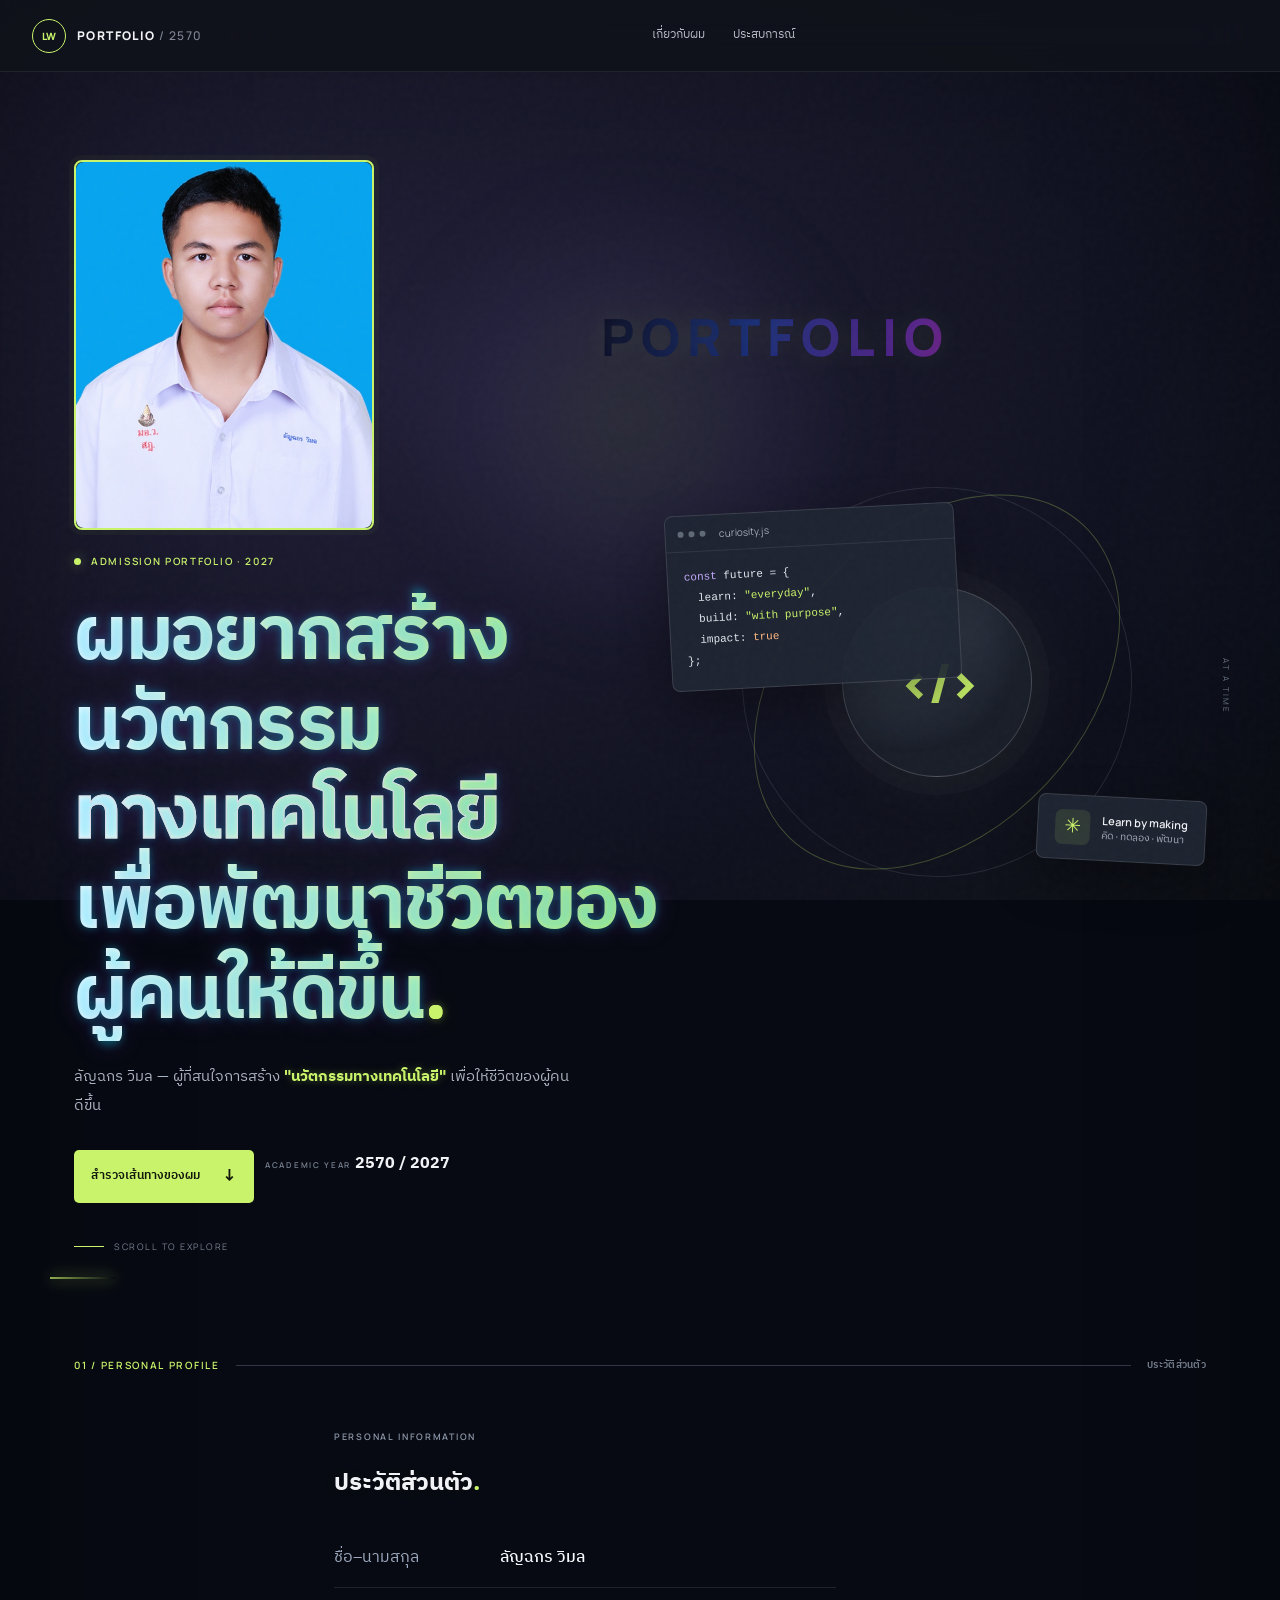
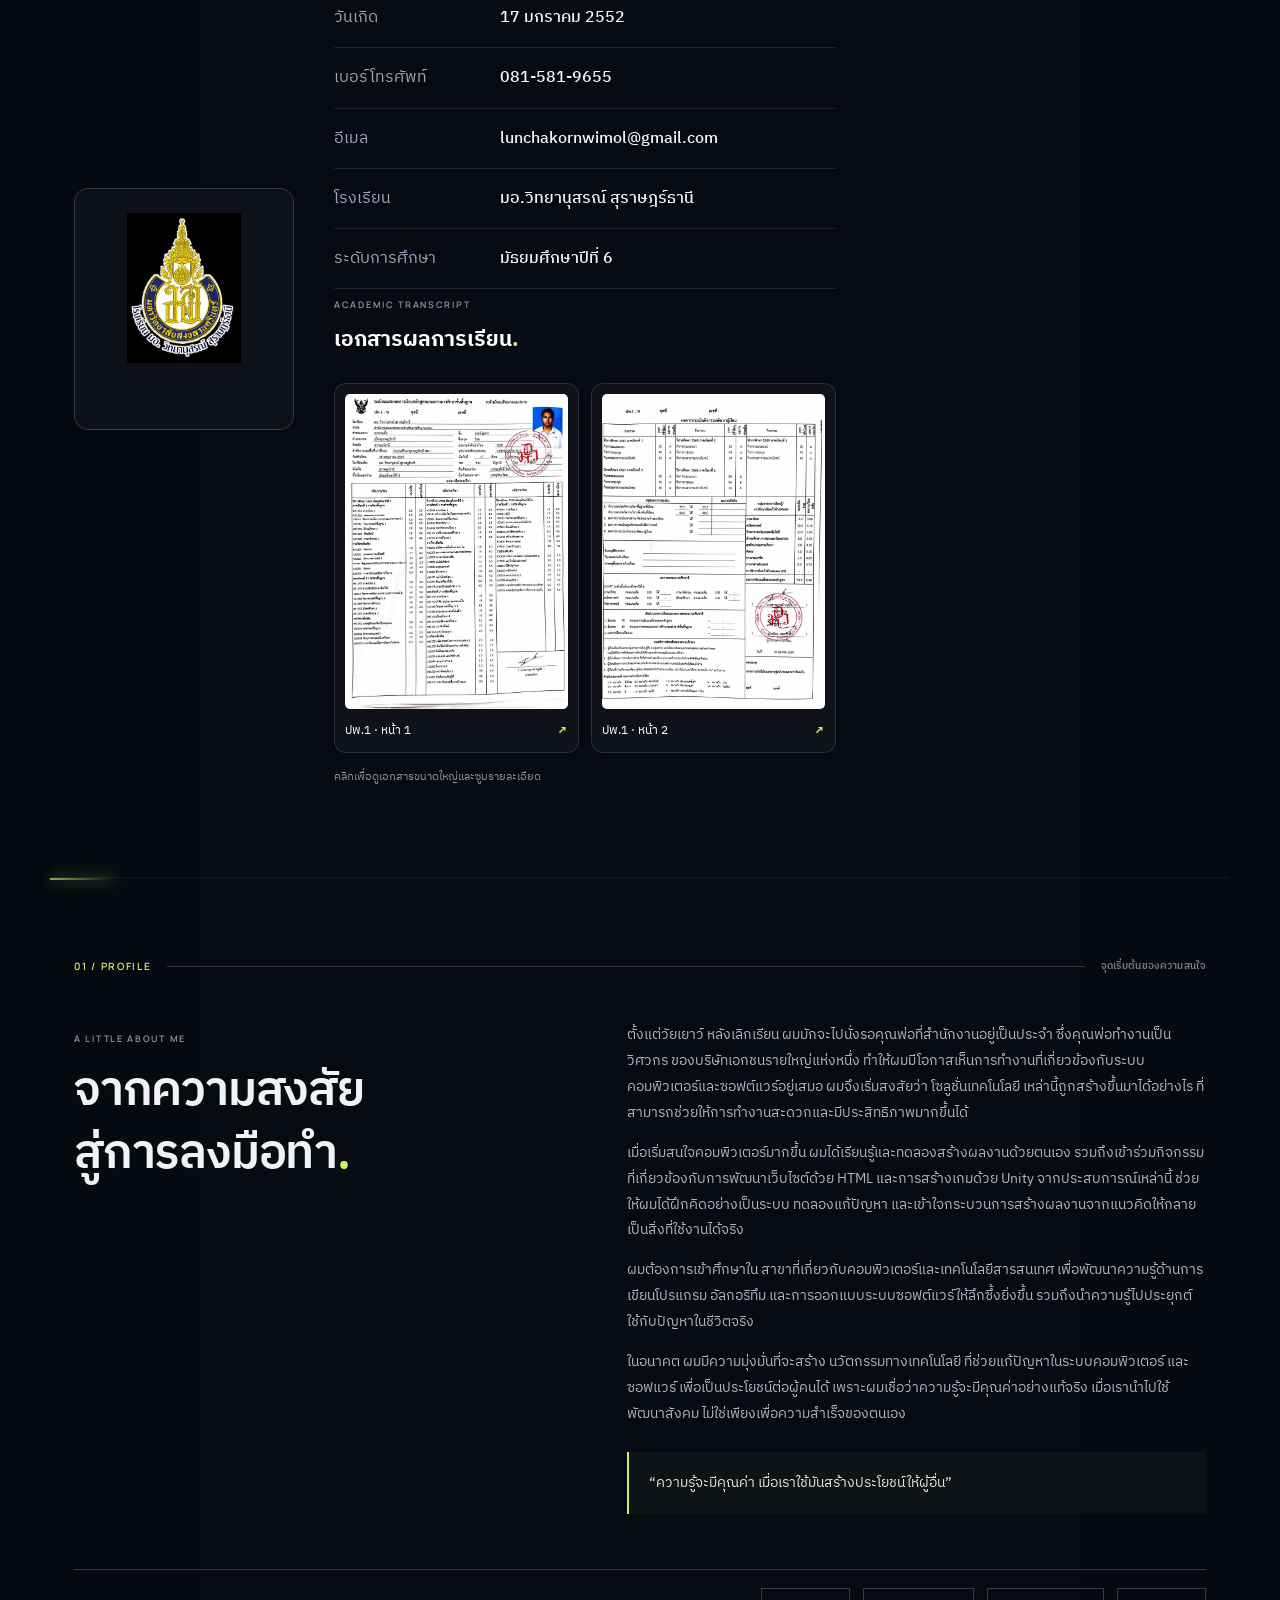
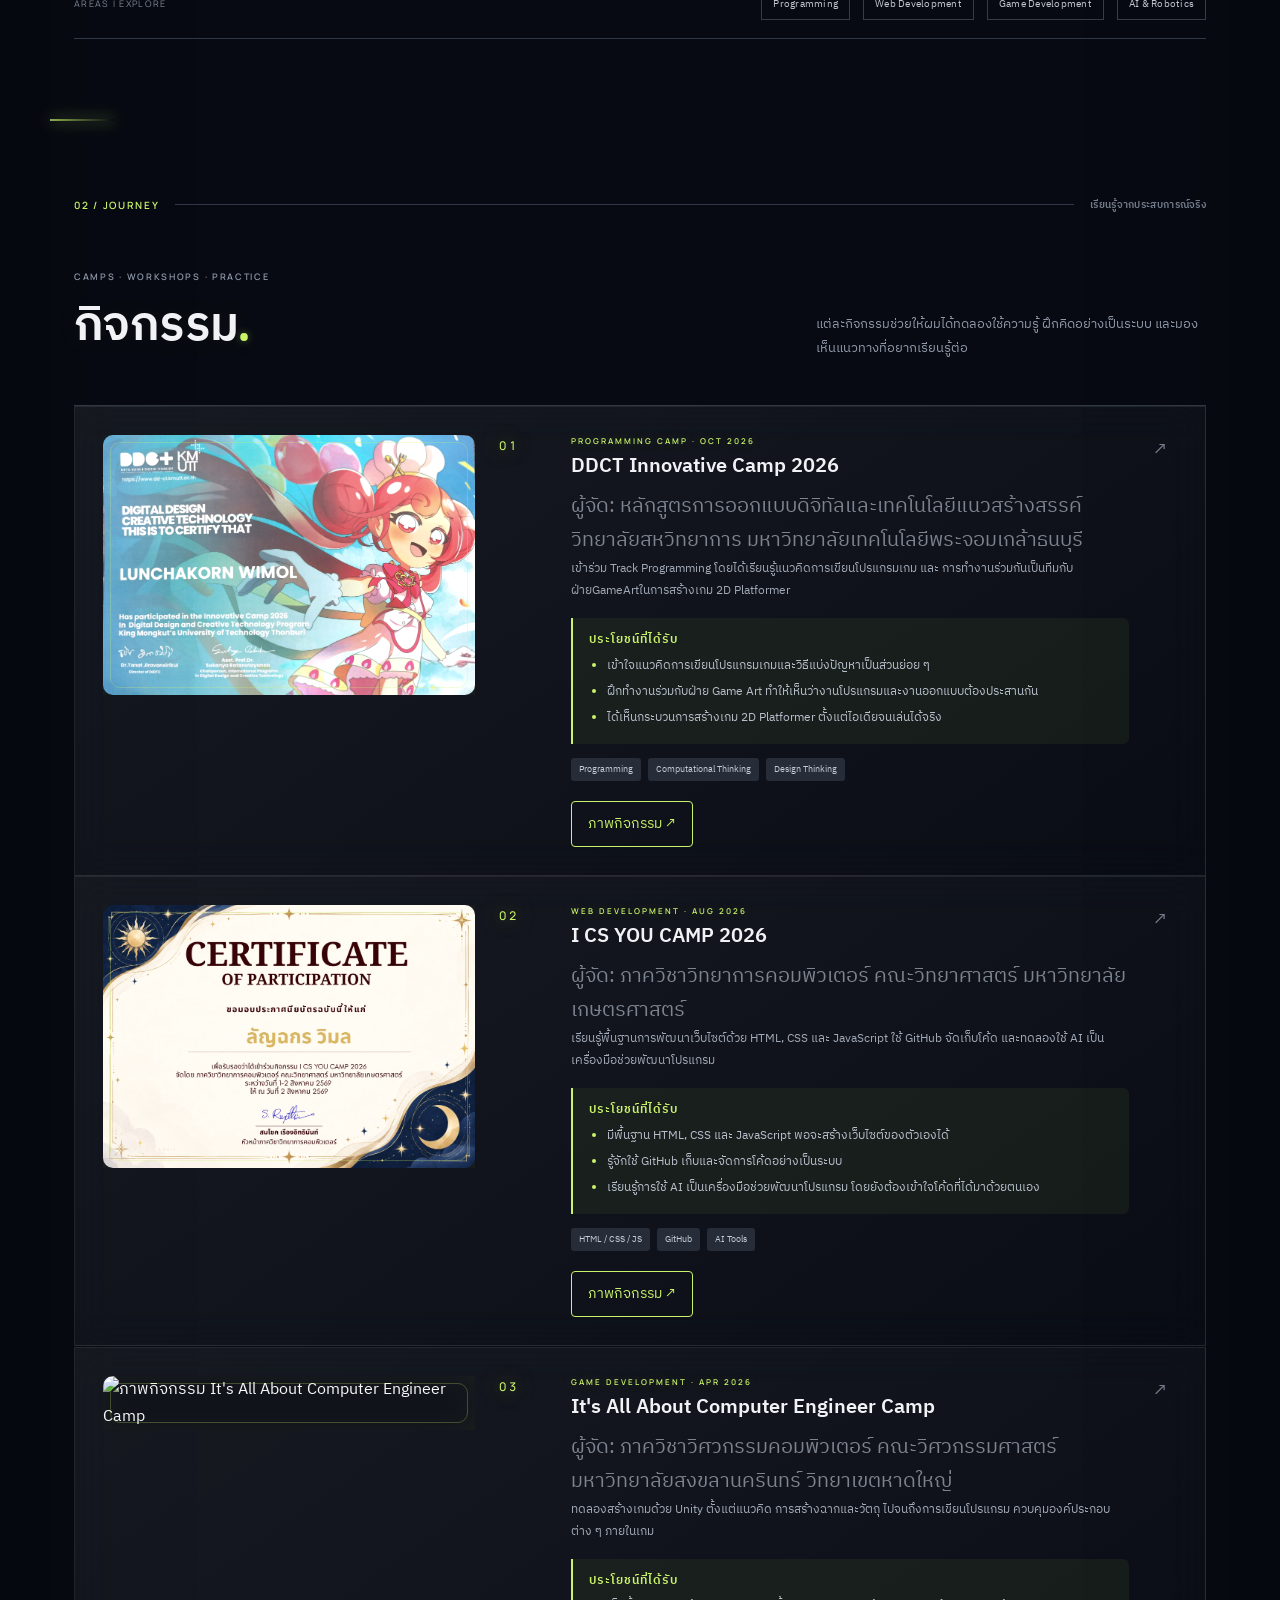
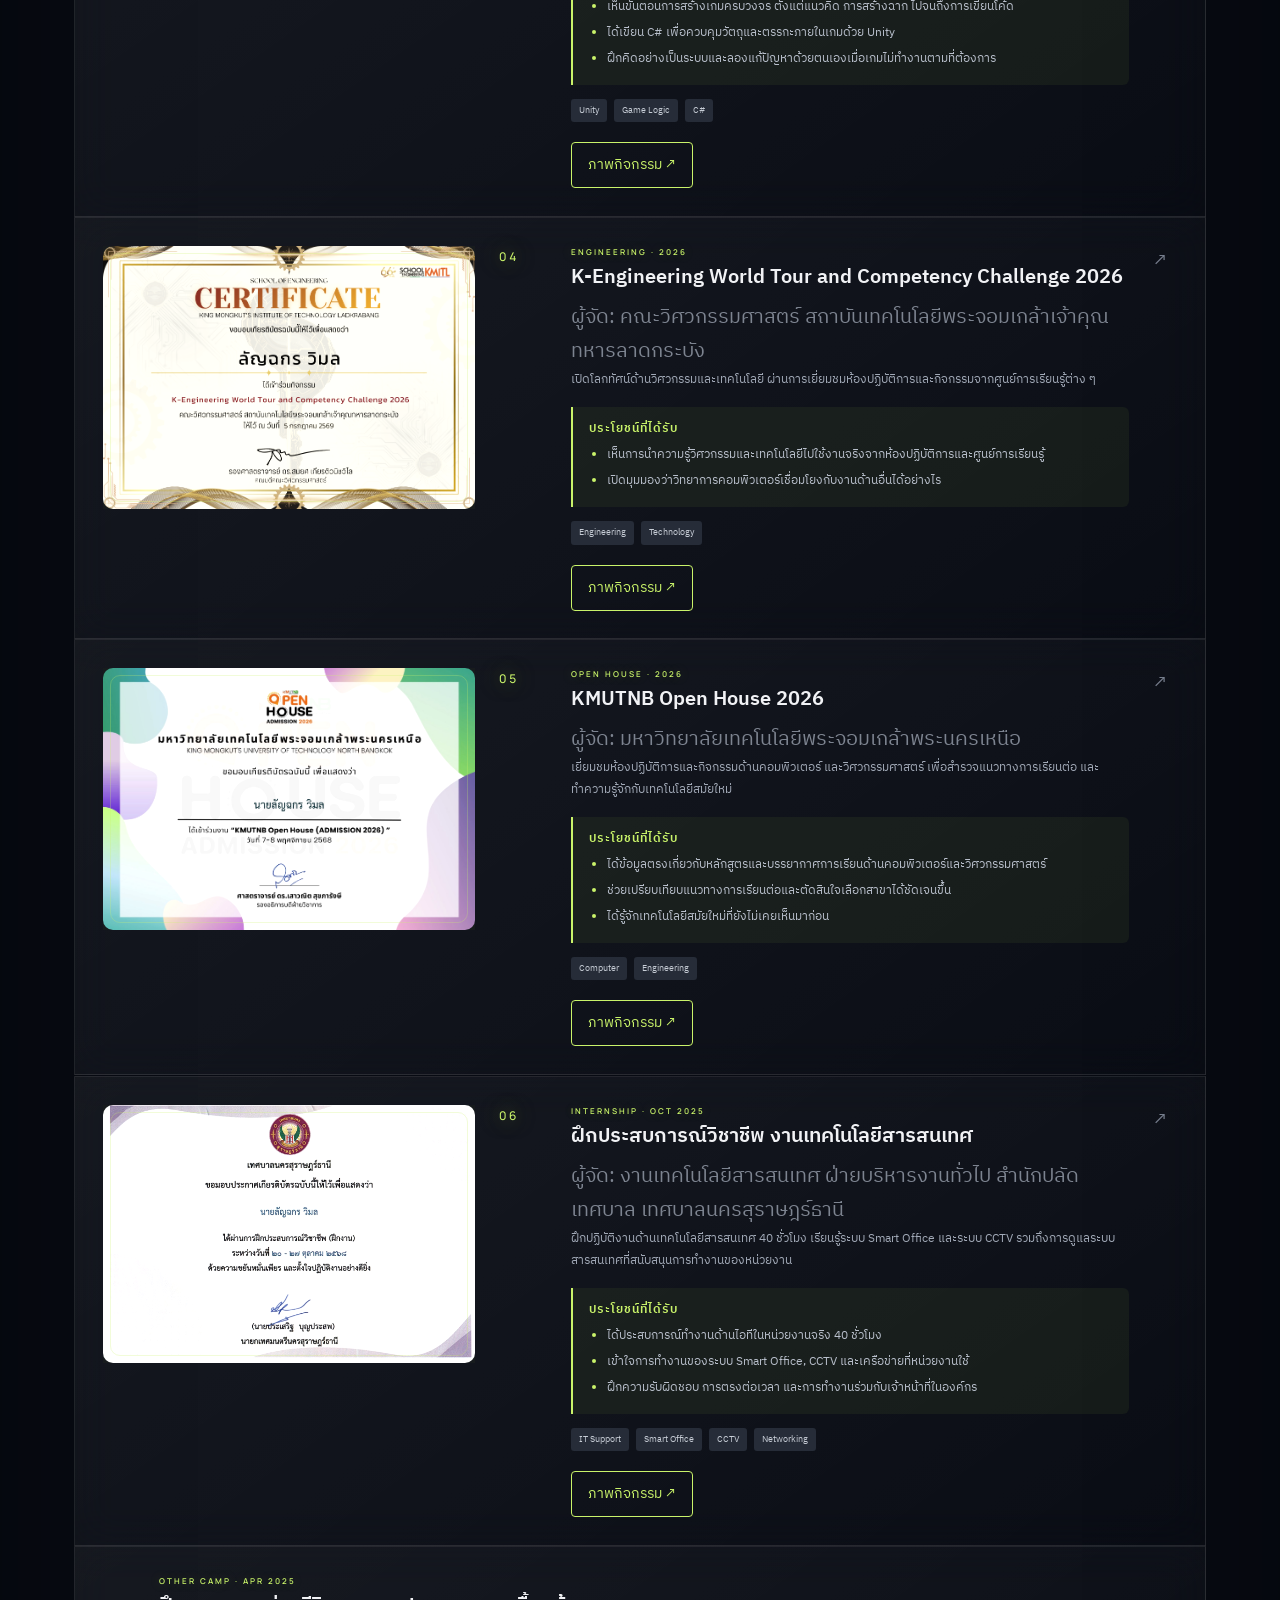
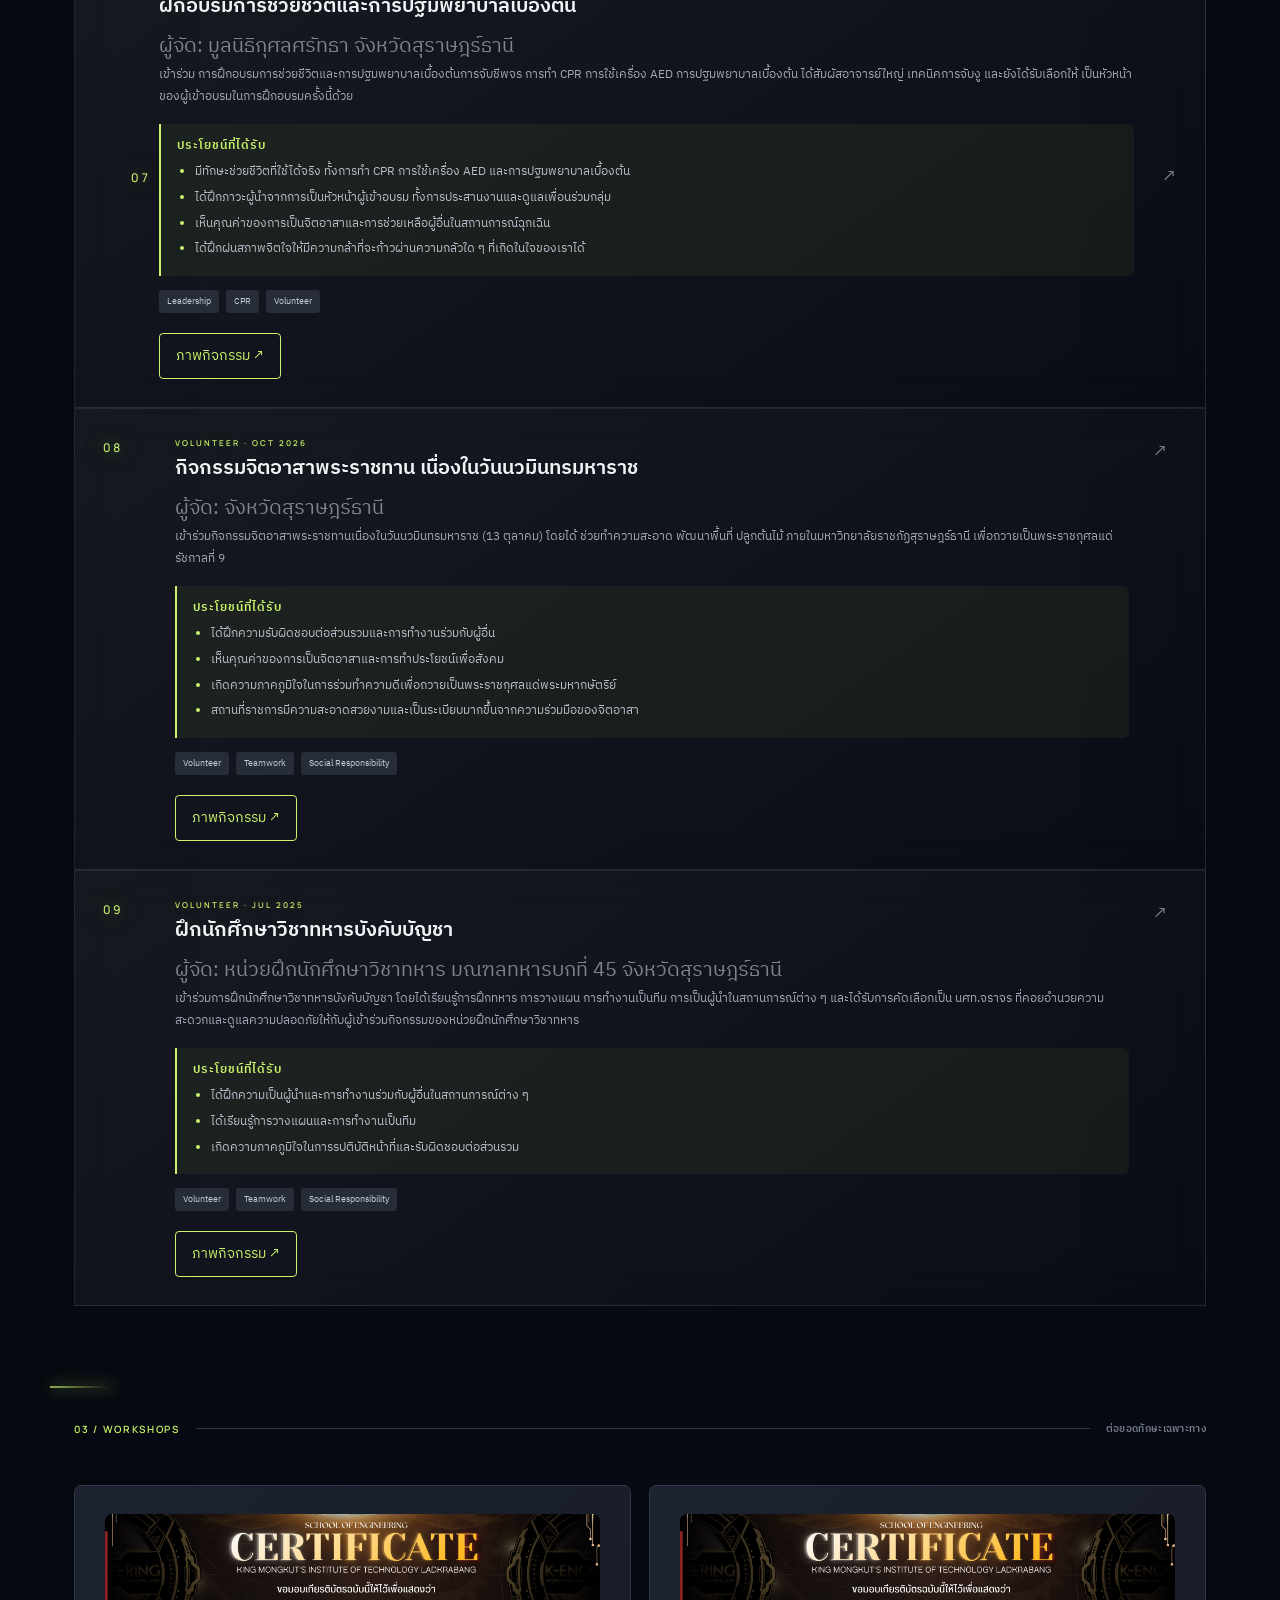
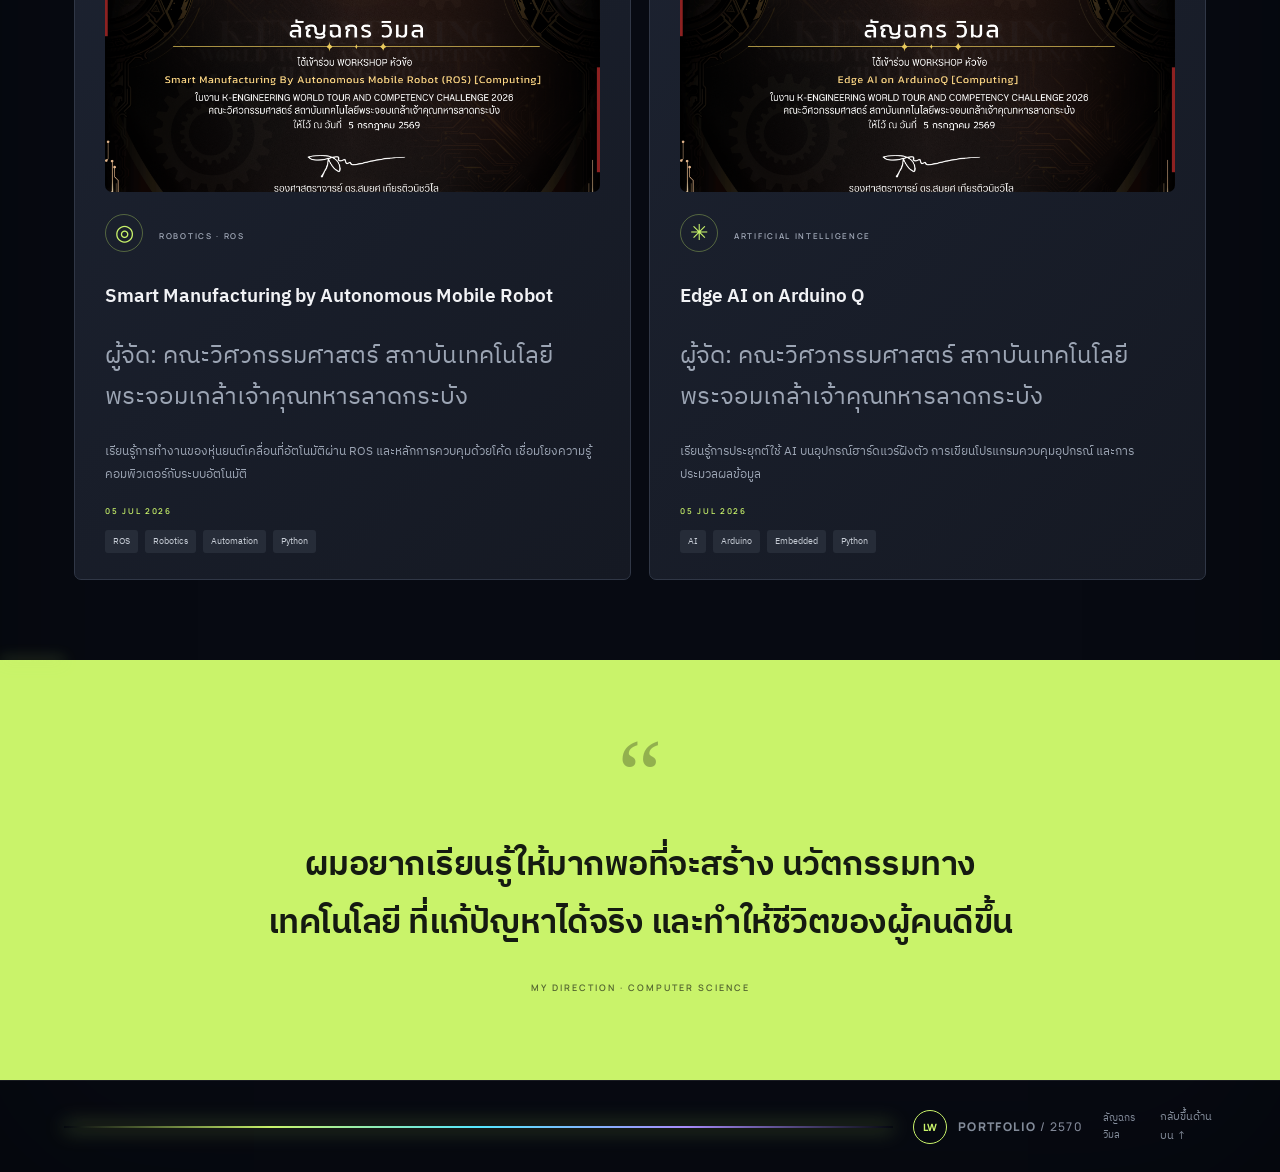
==== commit f16feeab: "Add files via upload" ====
--- a/index.html
+++ b/index.html
@@ -244,7 +244,7 @@
         <div class="about-text">
           <p>
             ตั้งแต่วัยเยาว์ หลังเลิกเรียน ผมมักจะไปนั่งรอคุณพ่อที่สำนักงานอยู่เป็นประจำ
-            ซึ่งคุณพ่อทำงานเป็น วิศวกรไฟฟ้า ของบริษัทเอกชนรายใหญ่แห่งหนึ่ง
+            ซึ่งคุณพ่อทำงานเป็น วิศวกร ของบริษัทเอกชนรายใหญ่แห่งหนึ่ง
             ทำให้ผมมีโอกาสเห็นการทำงานที่เกี่ยวข้องกับระบบคอมพิวเตอร์และซอฟต์แวร์อยู่เสมอ
             ผมจึงเริ่มสงสัยว่า โซลูชั่นเทคโนโลยี เหล่านี้ถูกสร้างขึ้นมาได้อย่างไร
             ที่สามารถช่วยให้การทำงานสะดวกและมีประสิทธิภาพมากขึ้นได้
@@ -258,7 +258,7 @@
           </p>
 
           <p>
-            ผมต้องการเข้าศึกษาใน สาขาวิทยาการคอมพิวเตอร์
+            ผมต้องการเข้าศึกษาใน สาขาที่เกี่ยวกับคอมพิวเตอร์และเทคโนโลยีสารสนเทศ
             เพื่อพัฒนาความรู้ด้านการเขียนโปรแกรม อัลกอริทึม
             และการออกแบบระบบซอฟต์แวร์ให้ลึกซึ้งยิ่งขึ้น
             รวมถึงนำความรู้ไปประยุกต์ใช้กับปัญหาในชีวิตจริง
